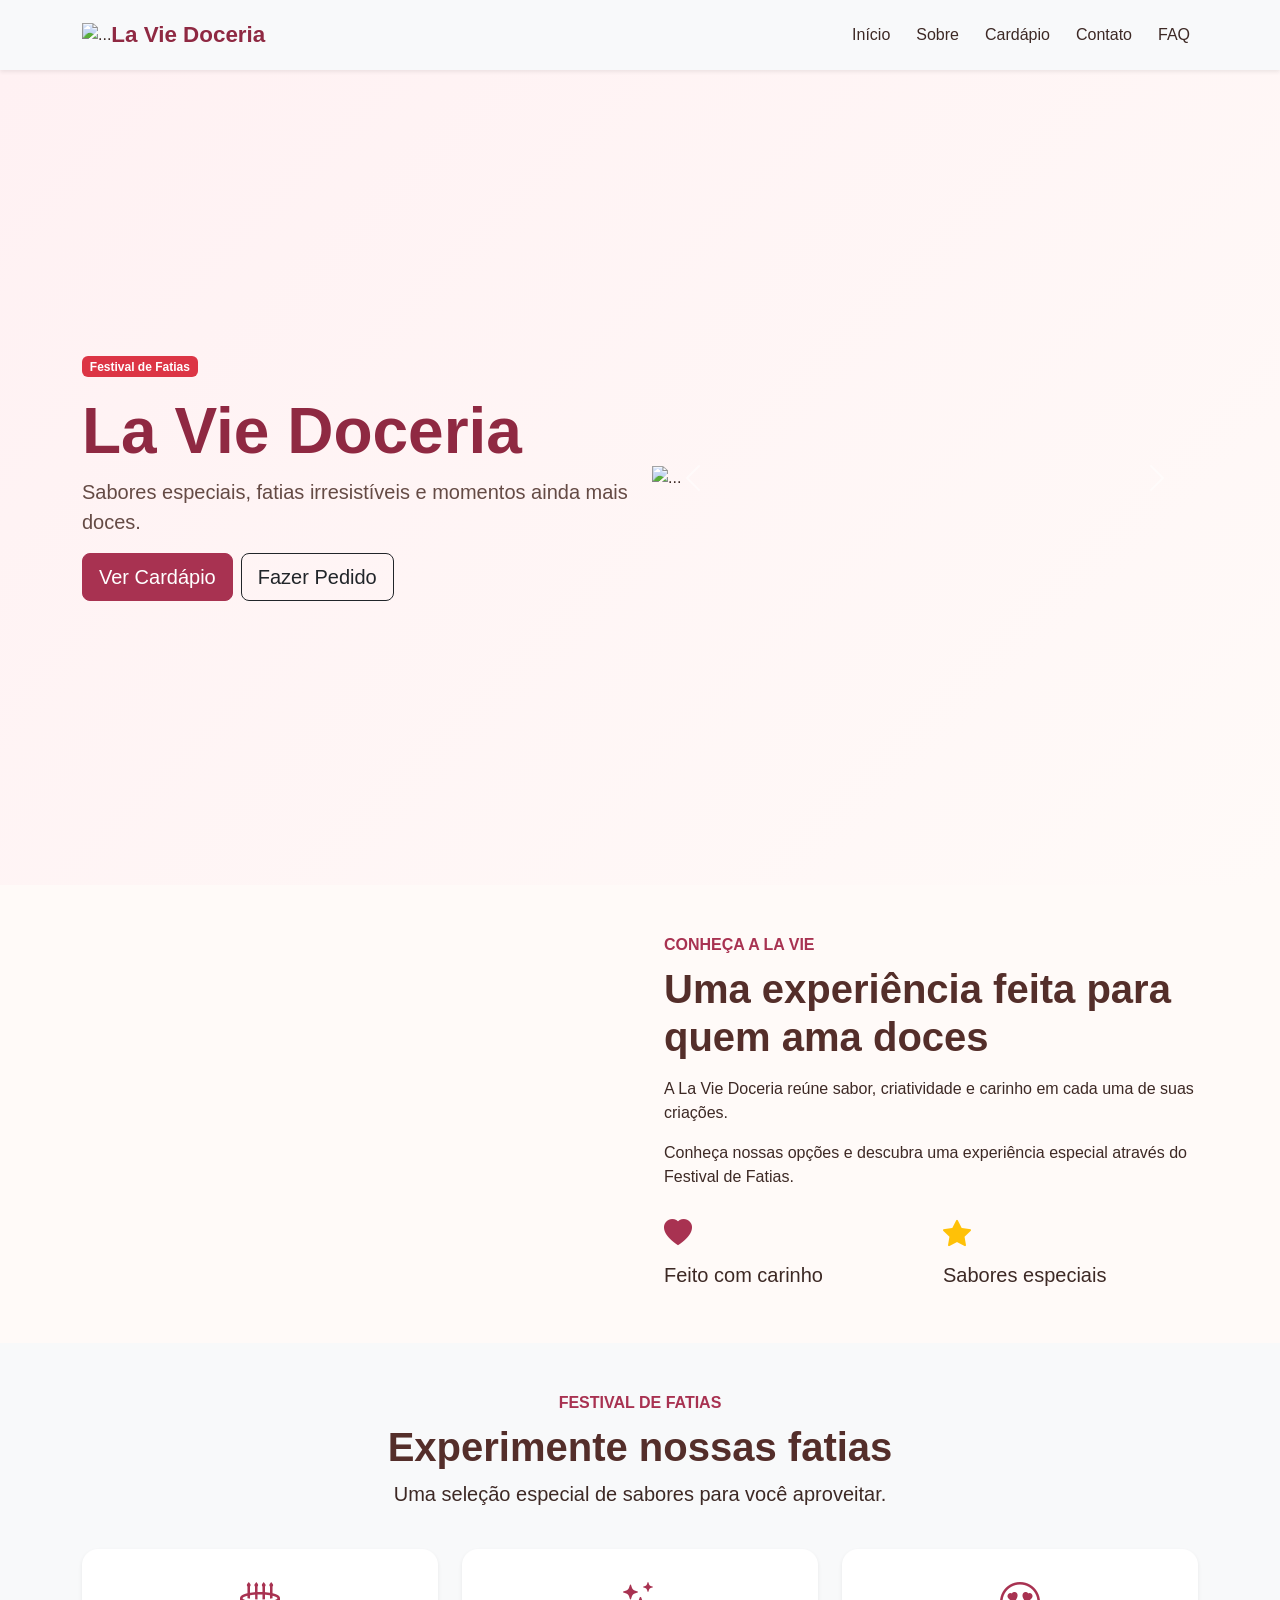
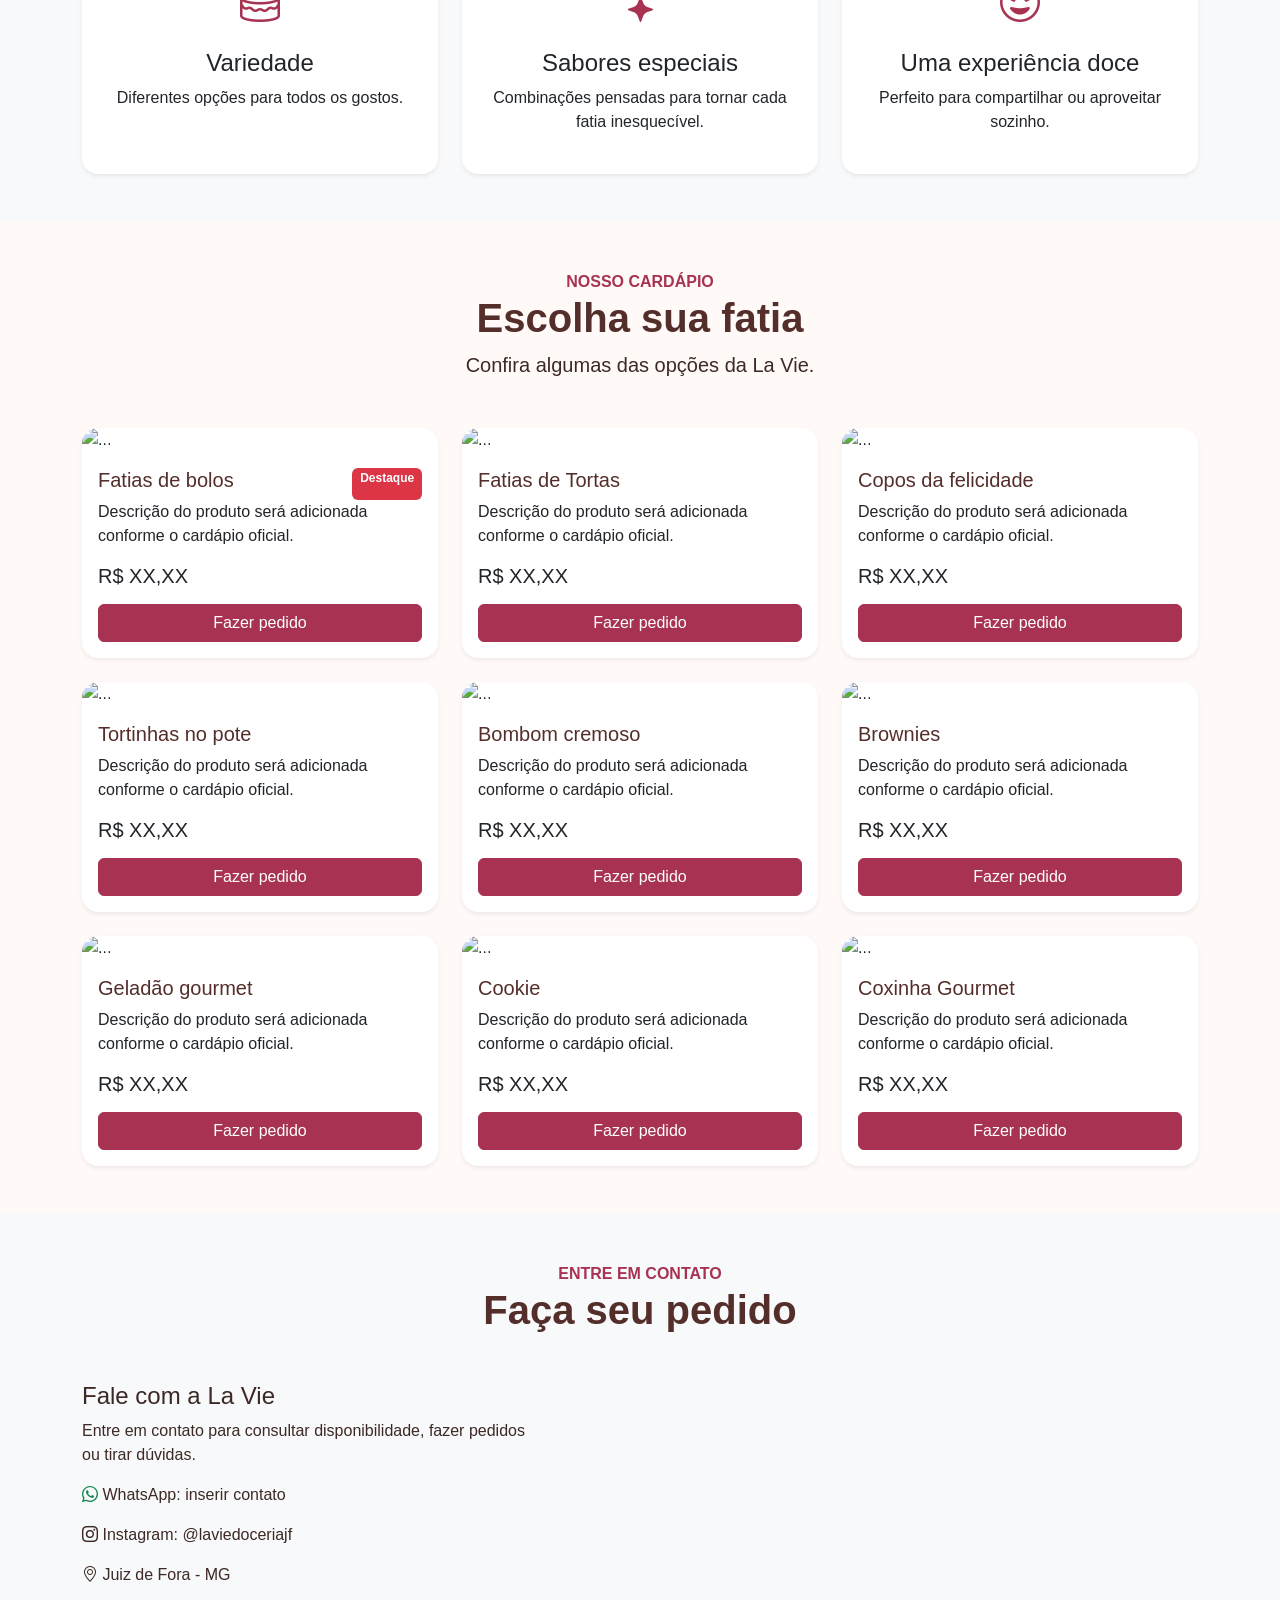
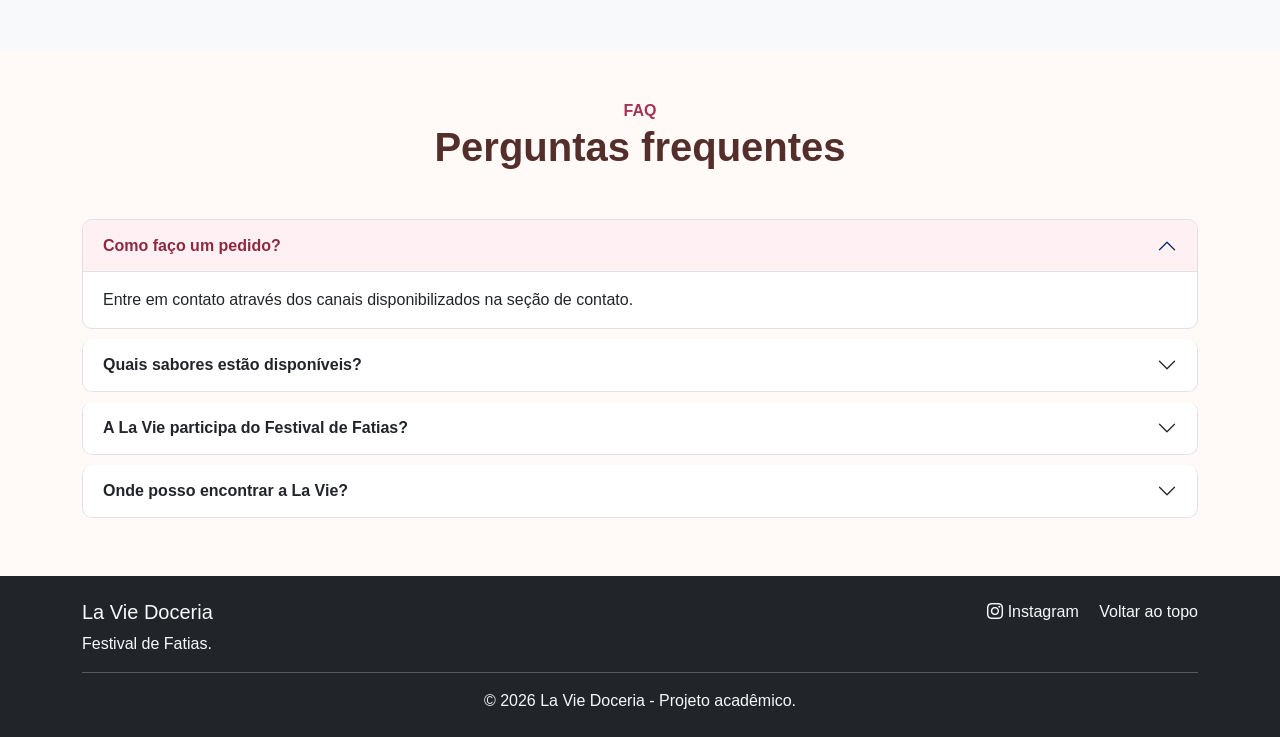
==== index.html @ 4be32fd2 "Update index.html" ====
<!DOCTYPE html>
<html lang="pt-BR">

<head>
    <meta charset="UTF-8">
    <meta name="viewport" content="width=device-width, initial-scale=1.0">

    <title>La Vie Doceria | Festival de Fatias</title>

    <!-- Bootstrap 5 -->
    <link
        href="https://cdn.jsdelivr.net/npm/bootstrap@5.3.3/dist/css/bootstrap.min.css"
        rel="stylesheet">

    <!-- Bootstrap Icons -->
    <link
        rel="stylesheet"
        href="https://cdn.jsdelivr.net/npm/bootstrap-icons@1.11.3/font/bootstrap-icons.min.css">

    <!-- CSS próprio -->
    <link rel="stylesheet" href="assets/css/style.css">
</head>

<body>

    <!-- NAVBAR  -->

    <nav class="navbar navbar-expand-lg navbar-light bg-light sticky-top shadow-sm">

        <div class="container">

            <img src="assets/Images/logo.jpg" class="logo" alt="...">

            <a class="navbar-brand fw-bold" href="#inicio">
                La Vie Doceria
            </a>

            <button
                class="navbar-toggler"
                type="button"
                data-bs-toggle="collapse"
                data-bs-target="#menuPrincipal"
                aria-controls="menuPrincipal"
                aria-expanded="false"
                aria-label="Abrir menu">

                <span class="navbar-toggler-icon"></span>

            </button>

            <div class="collapse navbar-collapse" id="menuPrincipal">

                <ul class="navbar-nav ms-auto">

                    <li class="nav-item">
                        <a class="nav-link" href="#inicio">Início</a>
                    </li>

                    <li class="nav-item">
                        <a class="nav-link" href="#sobre">Sobre</a>
                    </li>

                    <li class="nav-item">
                        <a class="nav-link" href="#cardapio">Cardápio</a>
                    </li>

                    <li class="nav-item">
                        <a class="nav-link" href="#contato">Contato</a>
                    </li>

                    <li class="nav-item">
                        <a class="nav-link" href="#faq">FAQ</a>
                    </li>

                </ul>

            </div>

        </div>

    </nav>


    <!-- INÍCIO  -->

    <main>

        <section id="inicio" class="hero-section">

            <div class="container">

                <div class="row align-items-center min-vh-75">

                    <div class="col-lg-6 text-center text-lg-start">

                        <span class="badge bg-danger mb-3">
                            Festival de Fatias
                        </span>

                        <h1 class="display-3 fw-bold">
                            La Vie Doceria
                        </h1>

                        <p class="lead">
                            Sabores especiais, fatias irresistíveis
                            e momentos ainda mais doces.
                        </p>

                        <div class="d-flex gap-2 justify-content-center justify-content-lg-start">

                            <a href="#cardapio" class="btn btn-danger btn-lg">
                                Ver Cardápio
                            </a>

                            <a href="#contato" class="btn btn-outline-dark btn-lg">
                                Fazer Pedido
                            </a>

                        </div>

                    </div>

                    <div class="col-lg-6 mt-4 mt-lg-0">

                        <div id="carouselExampleAutoplaying" class="carousel slide" data-bs-ride="carousel">
                            <div class="carousel-inner">
                              <div class="carousel-item active">
                                <img src="assets/Images/doces/festival_0.jpg" class="d-block w-100" alt="...">
                              </div>
                              <div class="carousel-item">
                                <img src="assets/Images/doces/festival_1.jpg" class="d-block w-100" alt="...">
                              </div>
                              <div class="carousel-item">
                                <img src="assets/Images/doces/festival_2.jpg" class="d-block w-100" alt="...">
                              </div>
                            </div>
                            <button class="carousel-control-prev" type="button" data-bs-target="#carouselExampleAutoplaying" data-bs-slide="prev">
                              <span class="carousel-control-prev-icon" aria-hidden="true"></span>
                              <span class="visually-hidden">Previous</span>
                            </button>
                            <button class="carousel-control-next" type="button" data-bs-target="#carouselExampleAutoplaying" data-bs-slide="next">
                              <span class="carousel-control-next-icon" aria-hidden="true"></span>
                              <span class="visually-hidden">Next</span>
                            </button>
                          </div>
                        </div>

                    </div>

                </div>

            </div>

        </section>


        <!--  SOBRE  -->

        <section id="sobre" class="py-5">

            <div class="container">

                <div class="row align-items-center g-5">

                    <div class="col-lg-6">

                        <div class="col-lg-6">

                            <div class="ratio ratio-1x1 rounded overflow-hidden">
                                <video autoplay muted loop playsinline class="w-200 h-200 object-fit-cover">
                                    <source src="assets/Images/doces/video.mp4" type="video/mp4">
                                    Seu navegador não suporta vídeos.
                                </video>
                            </div>
                        
                        </div>

                    </div>

                    <div class="col-lg-6">

                        <span class="text-danger fw-bold">
                            CONHEÇA A LA VIE
                        </span>

                        <h2 class="display-6 fw-bold mt-2">
                            Uma experiência feita para quem ama doces
                        </h2>

                        <p class="mt-3">
                            A La Vie Doceria reúne sabor, criatividade
                            e carinho em cada uma de suas criações.
                        </p>

                        <p>
                            Conheça nossas opções e descubra uma
                            experiência especial através do Festival de Fatias.
                        </p>

                        <div class="row mt-4">

                            <div class="col-6">

                                <i class="bi bi-heart-fill text-danger fs-3"></i>

                                <h5 class="mt-2">
                                    Feito com carinho
                                </h5>

                            </div>

                            <div class="col-6">

                                <i class="bi bi-star-fill text-warning fs-3"></i>

                                <h5 class="mt-2">
                                    Sabores especiais
                                </h5>

                            </div>

                        </div>

                    </div>

                </div>

            </div>

        </section>


        <!-- FESTIVAL  -->

        <section class="py-5 bg-light">

            <div class="container text-center">

                <span class="text-danger fw-bold">
                    FESTIVAL DE FATIAS
                </span>

                <h2 class="display-6 fw-bold mt-2">
                    Experimente nossas fatias
                </h2>

                <p class="lead">
                    Uma seleção especial de sabores para você aproveitar.
                </p>

                <div class="row g-4 mt-3">

                    <div class="col-md-4">

                        <div class="card h-100 shadow-sm border-0">

                            <div class="card-body p-4">

                                <i class="bi bi-cake2 fs-1 text-danger"></i>

                                <h4 class="mt-3">
                                    Variedade
                                </h4>

                                <p>
                                    Diferentes opções para todos os gostos.
                                </p>

                            </div>

                        </div>

                    </div>

                    <div class="col-md-4">

                        <div class="card h-100 shadow-sm border-0">

                            <div class="card-body p-4">

                                <i class="bi bi-stars fs-1 text-danger"></i>

                                <h4 class="mt-3">
                                    Sabores especiais
                                </h4>

                                <p>
                                    Combinações pensadas para tornar
                                    cada fatia inesquecível.
                                </p>

                            </div>

                        </div>

                    </div>

                    <div class="col-md-4">

                        <div class="card h-100 shadow-sm border-0">

                            <div class="card-body p-4">

                                <i class="bi bi-emoji-heart-eyes fs-1 text-danger"></i>

                                <h4 class="mt-3">
                                    Uma experiência doce
                                </h4>

                                <p>
                                    Perfeito para compartilhar ou aproveitar sozinho.
                                </p>

                            </div>

                        </div>

                    </div>

                </div>

            </div>

        </section>


        <!-- CARDÁPIO  -->

        <section id="cardapio" class="py-5">

            <div class="container">

                <div class="text-center mb-5">

                    <span class="text-danger fw-bold">
                        NOSSO CARDÁPIO
                    </span>

                    <h2 class="display-6 fw-bold">
                        Escolha sua fatia
                    </h2>

                    <p class="lead">
                        Confira algumas das opções da La Vie.
                    </p>

                </div>


                <div class="row g-4">

                    <!-- PRODUTO 1 -->

                    <div class="col-md-6 col-lg-4">

                        <div class="card product-card h-100 shadow-sm">
                            
                            <div id="carouselExampleRide" class="carousel slide" data-bs-ride="true">
                                <div class="carousel-inner">
                                  <div class="carousel-item active">
                                    <img src="assets/Images/doces/fatia_0.jpg" class="d-block w-100" alt="...">
                                  </div>
                                  <div class="carousel-item">
                                    <img src="assets/Images/doces/fatia_1.jpg" class="d-block w-100" alt="...">
                                  </div>
                                  <div class="carousel-item">
                                    <img src="assets/Images/doces/fatia_2.jpg" class="d-block w-100" alt="...">
                                  </div>
                                </div>
                                <button class="carousel-control-prev" type="button" data-bs-target="#carouselExampleRide" data-bs-slide="prev">
                                  <span class="carousel-control-prev-icon" aria-hidden="true"></span>
                                  <span class="visually-hidden">Previous</span>
                                </button>
                                <button class="carousel-control-next" type="button" data-bs-target="#carouselExampleRide" data-bs-slide="next">
                                  <span class="carousel-control-next-icon" aria-hidden="true"></span>
                                  <span class="visually-hidden">Next</span>
                                </button>
                              </div>

                            <div class="card-body">

                                <div class="d-flex justify-content-between">

                                    <h5 class="card-title">
                                        Fatias de bolos
                                    </h5>

                                    <span class="badge bg-danger">
                                        Destaque
                                    </span>

                                </div>

                                <p class="card-text">
                                    Descrição do produto será adicionada
                                    conforme o cardápio oficial.
                                </p>

                                <h5>
                                    R$ XX,XX
                                </h5>

                                <a href="#contato"
                                    class="btn btn-danger w-100 mt-2">
                                    Fazer pedido
                                </a>

                            </div>

                        </div>

                    </div>


                    <!-- PRODUTO 2 -->

                    <div class="col-md-6 col-lg-4">

                        <div class="card product-card h-100 shadow-sm">

                        <div id="carouselExampleRide" class="carousel slide" data-bs-ride="true">
                        <div class="carousel-inner">
                            <div class="carousel-item active">
                            <img src="assets/Images/doces/torta_0.jpg" class="d-block w-100" alt="...">
                            </div>
                            <div class="carousel-item">
                            <img src="assets/Images/doces/torta_1.jpg" class="d-block w-100" alt="...">
                            </div>
                            <div class="carousel-item">
                            <img src="assets/Images/doces/torta_2.jpg" class="d-block w-100" alt="...">
                            </div>
                        </div>
                        <button class="carousel-control-prev" type="button" data-bs-target="#carouselExampleRide" data-bs-slide="prev">
                            <span class="carousel-control-prev-icon" aria-hidden="true"></span>
                            <span class="visually-hidden">Previous</span>
                        </button>
                        <button class="carousel-control-next" type="button" data-bs-target="#carouselExampleRide" data-bs-slide="next">
                            <span class="carousel-control-next-icon" aria-hidden="true"></span>
                            <span class="visually-hidden">Next</span>
                        </button>
                        </div>

                            <div class="card-body">

                                <h5 class="card-title">
                                    Fatias de Tortas
                                </h5>

                                <p class="card-text">
                                    Descrição do produto será adicionada
                                    conforme o cardápio oficial.
                                </p>

                                <h5>
                                    R$ XX,XX
                                </h5>

                                <a href="#contato"
                                    class="btn btn-danger w-100 mt-2">
                                    Fazer pedido
                                </a>

                            </div>

                        </div>

                    </div>


                    <!-- PRODUTO 3 -->

                    <div class="col-md-6 col-lg-4">

                        <div class="card product-card h-100 shadow-sm">

                        <div id="carouselExampleRide" class="carousel slide" data-bs-ride="true">
                        <div class="carousel-inner">
                            <div class="carousel-item active">
                            <img src="assets/Images/doces/copo_0.jpg" class="d-block w-100" alt="...">
                            </div>
                            <div class="carousel-item">
                            <img src="assets/Images/doces/copo_1.jpg" class="d-block w-100" alt="...">
                            </div>
                            <div class="carousel-item">
                            <img src="assets/Images/doces/copo_2.jpg" class="d-block w-100" alt="...">
                            </div>
                        </div>
                        <button class="carousel-control-prev" type="button" data-bs-target="#carouselExampleRide" data-bs-slide="prev">
                            <span class="carousel-control-prev-icon" aria-hidden="true"></span>
                            <span class="visually-hidden">Previous</span>
                        </button>
                        <button class="carousel-control-next" type="button" data-bs-target="#carouselExampleRide" data-bs-slide="next">
                            <span class="carousel-control-next-icon" aria-hidden="true"></span>
                            <span class="visually-hidden">Next</span>
                        </button>
                        </div>

                            <div class="card-body">

                                <h5 class="card-title">
                                    Copos da felicidade
                                </h5>

                                <p class="card-text">
                                    Descrição do produto será adicionada
                                    conforme o cardápio oficial.
                                </p>

                                <h5>
                                    R$ XX,XX
                                </h5>

                                <a href="#contato"
                                    class="btn btn-danger w-100 mt-2">
                                    Fazer pedido
                                </a>

                            </div>

                        </div>

                    </div>


                    <!-- PRODUTO 4 -->

                    <div class="col-md-6 col-lg-4">

                        <div class="card product-card h-100 shadow-sm">

                        <div id="carouselExampleRide" class="carousel slide" data-bs-ride="true">
                        <div class="carousel-inner">
                            <div class="carousel-item active">
                            <img src="assets/Images/doces/pote_t_0.jpg" class="d-block w-100" alt="...">
                            </div>
                            <div class="carousel-item">
                            <img src="assets/Images/doces/pote_t_1.jpg" class="d-block w-100" alt="...">
                            </div>
                            <div class="carousel-item">
                            <img src="assets/Images/doces/pote_t_2.jpg" class="d-block w-100" alt="...">
                            </div>
                        </div>
                        <button class="carousel-control-prev" type="button" data-bs-target="#carouselExampleRide" data-bs-slide="prev">
                            <span class="carousel-control-prev-icon" aria-hidden="true"></span>
                            <span class="visually-hidden">Previous</span>
                        </button>
                        <button class="carousel-control-next" type="button" data-bs-target="#carouselExampleRide" data-bs-slide="next">
                            <span class="carousel-control-next-icon" aria-hidden="true"></span>
                            <span class="visually-hidden">Next</span>
                        </button>
                        </div>

                            <div class="card-body">

                                <h5 class="card-title">
                                    Tortinhas no pote
                                </h5>

                                <p class="card-text">
                                    Descrição do produto será adicionada
                                    conforme o cardápio oficial.
                                </p>

                                <h5>
                                    R$ XX,XX
                                </h5>

                                <a href="#contato"
                                    class="btn btn-danger w-100 mt-2">
                                    Fazer pedido
                                </a>

                            </div>

                        </div>

                    </div>


                    <!-- PRODUTO 5 -->

                    <div class="col-md-6 col-lg-4">

                        <div class="card product-card h-100 shadow-sm">

                        <div id="carouselExampleRide" class="carousel slide" data-bs-ride="true">
                        <div class="carousel-inner">
                            <div class="carousel-item active">
                            <img src="assets/Images/doces/bom_c_0.jpg" class="d-block w-100" alt="...">
                            </div>
                            <div class="carousel-item">
                            <img src="assets/Images/doces/bom_c_1.jpg" class="d-block w-100" alt="...">
                            </div>
                            <div class="carousel-item">
                            <img src="assets/Images/doces/bom_c_2.jpg" class="d-block w-100" alt="...">
                            </div>
                        </div>
                        <button class="carousel-control-prev" type="button" data-bs-target="#carouselExampleRide" data-bs-slide="prev">
                            <span class="carousel-control-prev-icon" aria-hidden="true"></span>
                            <span class="visually-hidden">Previous</span>
                        </button>
                        <button class="carousel-control-next" type="button" data-bs-target="#carouselExampleRide" data-bs-slide="next">
                            <span class="carousel-control-next-icon" aria-hidden="true"></span>
                            <span class="visually-hidden">Next</span>
                        </button>
                        </div>

                            <div class="card-body">

                                <h5 class="card-title">
                                    Bombom cremoso
                                </h5>

                                <p class="card-text">
                                    Descrição do produto será adicionada
                                    conforme o cardápio oficial.
                                </p>

                                <h5>
                                    R$ XX,XX
                                </h5>

                                <a href="#contato"
                                    class="btn btn-danger w-100 mt-2">
                                    Fazer pedido
                                </a>

                            </div>

                        </div>

                    </div>


                    <!-- PRODUTO 6 -->

                    <div class="col-md-6 col-lg-4">

                        <div class="card product-card h-100 shadow-sm">

                        <div id="carouselExampleRide" class="carousel slide" data-bs-ride="true">
                        <div class="carousel-inner">
                            <div class="carousel-item active">
                            <img src="assets/Images/doces/brownie_0.jpg" class="d-block w-100" alt="...">
                            </div>
                            <div class="carousel-item">
                            <img src="assets/Images/doces/brownie_1.jpg" class="d-block w-100" alt="...">
                            </div>
                            <div class="carousel-item">
                            <img src="assets/Images/doces/brownie_2.jpg" class="d-block w-100" alt="...">
                            </div>
                        </div>
                        <button class="carousel-control-prev" type="button" data-bs-target="#carouselExampleRide" data-bs-slide="prev">
                            <span class="carousel-control-prev-icon" aria-hidden="true"></span>
                            <span class="visually-hidden">Previous</span>
                        </button>
                        <button class="carousel-control-next" type="button" data-bs-target="#carouselExampleRide" data-bs-slide="next">
                            <span class="carousel-control-next-icon" aria-hidden="true"></span>
                            <span class="visually-hidden">Next</span>
                        </button>
                        </div>

                            <div class="card-body">

                                <h5 class="card-title">
                                    Brownies
                                </h5>

                                <p class="card-text">
                                    Descrição do produto será adicionada
                                    conforme o cardápio oficial.
                                </p>

                                <h5>
                                    R$ XX,XX
                                </h5>

                                <a href="#contato"
                                    class="btn btn-danger w-100 mt-2">
                                    Fazer pedido
                                </a>

                            </div>

                        </div>

                    </div>

                    <div class="col-md-6 col-lg-4">

                        <div class="card product-card h-100 shadow-sm">

                        <div id="carouselExampleRide" class="carousel slide" data-bs-ride="true">
                        <div class="carousel-inner">
                            <div class="carousel-item active">
                            <img src="assets/Images/doces/gela_0.jpg" class="d-block w-100" alt="...">
                            </div>
                            <div class="carousel-item">
                            <img src="assets/Images/doces/gela_1.jpg" class="d-block w-100" alt="...">
                            </div>
                            <div class="carousel-item">
                            <img src="assets/Images/doces/gela_2.jpg" class="d-block w-100" alt="...">
                            </div>
                        </div>
                        <button class="carousel-control-prev" type="button" data-bs-target="#carouselExampleRide" data-bs-slide="prev">
                            <span class="carousel-control-prev-icon" aria-hidden="true"></span>
                            <span class="visually-hidden">Previous</span>
                        </button>
                        <button class="carousel-control-next" type="button" data-bs-target="#carouselExampleRide" data-bs-slide="next">
                            <span class="carousel-control-next-icon" aria-hidden="true"></span>
                            <span class="visually-hidden">Next</span>
                        </button>
                        </div>

                            <div class="card-body">

                                <h5 class="card-title">
                                    Geladão gourmet 
                                </h5>

                                <p class="card-text">
                                    Descrição do produto será adicionada
                                    conforme o cardápio oficial.
                                </p>

                                <h5>
                                    R$ XX,XX
                                </h5>

                                <a href="#contato"
                                    class="btn btn-danger w-100 mt-2">
                                    Fazer pedido
                                </a>

                            </div>

                        </div>

                    </div>

                    <div class="col-md-6 col-lg-4">

                        <div class="card product-card h-100 shadow-sm">

                        <div id="carouselExampleRide" class="carousel slide" data-bs-ride="true">
                        <div class="carousel-inner">
                            <div class="carousel-item active">
                            <img src="assets/Images/doces/cookie_0.jpg" class="d-block w-100" alt="...">
                            </div>
                            <div class="carousel-item">
                            <img src="assets/Images/doces/cookie_1.jpg" class="d-block w-100" alt="...">
                            </div>
                            <div class="carousel-item">
                            <img src="assets/Images/doces/cookie_2.jpg" class="d-block w-100" alt="...">
                            </div>
                        </div>
                        <button class="carousel-control-prev" type="button" data-bs-target="#carouselExampleRide" data-bs-slide="prev">
                            <span class="carousel-control-prev-icon" aria-hidden="true"></span>
                            <span class="visually-hidden">Previous</span>
                        </button>
                        <button class="carousel-control-next" type="button" data-bs-target="#carouselExampleRide" data-bs-slide="next">
                            <span class="carousel-control-next-icon" aria-hidden="true"></span>
                            <span class="visually-hidden">Next</span>
                        </button>
                        </div>

                            <div class="card-body">

                                <h5 class="card-title">
                                    Cookie 
                                </h5>

                                <p class="card-text">
                                    Descrição do produto será adicionada
                                    conforme o cardápio oficial.
                                </p>

                                <h5>
                                    R$ XX,XX
                                </h5>

                                <a href="#contato"
                                    class="btn btn-danger w-100 mt-2">
                                    Fazer pedido
                                </a>

                            </div>

                        </div>

                    </div>

                    <div class="col-md-6 col-lg-4">

                        <div class="card product-card h-100 shadow-sm">

                        <div id="carouselExampleRide" class="carousel slide" data-bs-ride="true">
                        <div class="carousel-inner">
                            <div class="carousel-item active">
                            <img src="assets/Images/doces/coxinha_0.jpg" class="d-block w-100" alt="...">
                            </div>
                            <div class="carousel-item">
                            <img src="assets/Images/doces/coxinha_1.jpg" class="d-block w-100" alt="...">
                            </div>
                            <div class="carousel-item">
                            <img src="assets/Images/doces/coxinha_2.jpg" class="d-block w-100" alt="...">
                            </div>
                        </div>
                        <button class="carousel-control-prev" type="button" data-bs-target="#carouselExampleRide" data-bs-slide="prev">
                            <span class="carousel-control-prev-icon" aria-hidden="true"></span>
                            <span class="visually-hidden">Previous</span>
                        </button>
                        <button class="carousel-control-next" type="button" data-bs-target="#carouselExampleRide" data-bs-slide="next">
                            <span class="carousel-control-next-icon" aria-hidden="true"></span>
                            <span class="visually-hidden">Next</span>
                        </button>
                        </div>

                            <div class="card-body">

                                <h5 class="card-title">
                                    Coxinha Gourmet
                                </h5>
                                
                                <p class="card-text">
                                    Descrição do produto será adicionada
                                    conforme o cardápio oficial.
                                </p>

                                <h5>
                                    R$ XX,XX
                                </h5>

                                <a href="#contato"
                                    class="btn btn-danger w-100 mt-2">
                                    Fazer pedido
                                </a>

                            </div>

                        </div>

                    </div>

                </div>

            </div>

        </section>


        <!-- CONTATO  -->

        <section id="contato" class="py-5 bg-light">

            <div class="container">

                <div class="text-center mb-5">

                    <span class="text-danger fw-bold">
                        ENTRE EM CONTATO
                    </span>

                    <h2 class="display-6 fw-bold">
                        Faça seu pedido
                    </h2>

                </div>

                <div class="col-lg-5">

                    <h4>
                        Fale com a La Vie
                    </h4>

                    <p>
                        Entre em contato para consultar disponibilidade,
                        fazer pedidos ou tirar dúvidas.
                    </p>

                    <p>
                        <i class="bi bi-whatsapp text-success"></i>
                        WhatsApp: inserir contato
                    </p>

                    <p>
                        <i class="bi bi-instagram"></i>
                        Instagram: @laviedoceriajf
                    </p>

                    <p>
                        <i class="bi bi-geo-alt"></i>
                        Juiz de Fora - MG
                    </p>

                </div>

            </div>

        </section>


        <!--  FAQ  -->

        <section id="faq" class="py-5">

            <div class="container">

                <div class="text-center mb-5">

                    <span class="text-danger fw-bold">
                        FAQ
                    </span>

                    <h2 class="display-6 fw-bold">
                        Perguntas frequentes
                    </h2>

                </div>


                <div class="accordion" id="faqAccordion">


                    <div class="accordion-item">

                        <h2 class="accordion-header">

                            <button
                                class="accordion-button"
                                type="button"
                                data-bs-toggle="collapse"
                                data-bs-target="#pergunta1">

                                Como faço um pedido?

                            </button>

                        </h2>

                        <div
                            id="pergunta1"
                            class="accordion-collapse collapse show"
                            data-bs-parent="#faqAccordion">

                            <div class="accordion-body">
                                Entre em contato através dos canais
                                disponibilizados na seção de contato.
                            </div>

                        </div>

                    </div>


                    <div class="accordion-item">

                        <h2 class="accordion-header">

                            <button
                                class="accordion-button collapsed"
                                type="button"
                                data-bs-toggle="collapse"
                                data-bs-target="#pergunta2">

                                Quais sabores estão disponíveis?

                            </button>

                        </h2>

                        <div
                            id="pergunta2"
                            class="accordion-collapse collapse"
                            data-bs-parent="#faqAccordion">

                            <div class="accordion-body">
                                Consulte o cardápio atualizado da La Vie.
                            </div>

                        </div>

                    </div>


                    <div class="accordion-item">

                        <h2 class="accordion-header">

                            <button
                                class="accordion-button collapsed"
                                type="button"
                                data-bs-toggle="collapse"
                                data-bs-target="#pergunta3">

                                A La Vie participa do Festival de Fatias?

                            </button>

                        </h2>

                        <div
                            id="pergunta3"
                            class="accordion-collapse collapse"
                            data-bs-parent="#faqAccordion">

                            <div class="accordion-body">
                                Consulte as informações atualizadas
                                sobre o Festival de Fatias.
                            </div>

                        </div>

                    </div>


                    <div class="accordion-item">

                        <h2 class="accordion-header">

                            <button
                                class="accordion-button collapsed"
                                type="button"
                                data-bs-toggle="collapse"
                                data-bs-target="#pergunta4">

                                Onde posso encontrar a La Vie?

                            </button>

                        </h2>

                        <div
                            id="pergunta4"
                            class="accordion-collapse collapse"
                            data-bs-parent="#faqAccordion">

                            <div class="accordion-body">
                                Consulte os canais oficiais da La Vie
                                para informações sobre localização.
                            </div>

                        </div>

                    </div>

                </div>

            </div>

        </section>

    </main>


    <!-- RODAPÉ -->

    <footer class="bg-dark text-light py-4">

        <div class="container">

            <div class="row">

                <div class="col-md-6">

                    <h5>
                        La Vie Doceria
                    </h5>

                    <p class="mb-0">
                        Festival de Fatias.
                    </p>

                </div>


                <div class="col-md-6 text-md-end">

                    <a
                        href="https://www.instagram.com/laviedoceriajf/"
                        target="_blank"
                        class="text-light me-3">

                        <i class="bi bi-instagram"></i>
                        Instagram

                    </a>

                    <a
                        href="#inicio"
                        class="text-light">

                        Voltar ao topo

                    </a>

                </div>

            </div>

            <hr>

            <p class="text-center mb-0">
                © 2026 La Vie Doceria - Projeto acadêmico.
            </p>

        </div>

    </footer>


    <!-- Bootstrap JavaScript -->
    <script
        src="https://cdn.jsdelivr.net/npm/bootstrap@5.3.3/dist/js/bootstrap.bundle.min.js">
    </script>

    <!-- JavaScript próprio -->
    <script src="js/script.js"></script>

</body>

</html>
---- assets/css/style.css ----
/* Reset padrão */
* {
    margin: 0;
    padding: 0;
    box-sizing: border-box;
    font-family: Arial, Helvetica, sans-serif;
}

/* =========================
   CONFIGURAÇÕES GERAIS
========================= */

html {
    scroll-behavior: smooth;
    scroll-padding-top: 75px;
}

body {
    margin: 0;
    font-family: Arial, Helvetica, sans-serif;
    background-color: #fffaf8;
    color: #3d2925;
}


/* =========================
   NAVBAR
========================= */

.navbar {
    min-height: 70px;
}

.navbar-brand {
    color: #8f2942 !important;
    font-size: 1.4rem;
}

.nav-link {
    color: #3d2925 !important;
    font-weight: 500;
    margin-left: 10px;
    transition: 0.3s;
}

.nav-link:hover {
    color: #b43d59 !important;
}


/* =========================
   HERO
========================= */

.hero-section {
    background: linear-gradient(
        135deg,
        #fff1f3,
        #fffaf8
    );

    padding: 70px 0;
}

.min-vh-75 {
    min-height: 75vh;
}

.hero-section h1 {
    color: #8f2942;
}

.hero-section p {
    color: #654b45;
}

.hero-section .btn-danger {
    background-color: #a83251;
    border-color: #a83251;
}

.hero-section .btn-danger:hover {
    background-color: #8f2942;
    border-color: #8f2942;
}


/* =========================
   ESPAÇAMENTO DAS SEÇÕES
========================= */

section {
    scroll-margin-top: 70px;
}

section h2 {
    color: #542e2a;
}


/* =========================
   ESPAÇOS PARA IMAGENS
========================= */

.hero-image-placeholder,
.image-placeholder {
    min-height: 350px;

    display: flex;
    flex-direction: column;

    align-items: center;
    justify-content: center;

    background-color: #f5dfe3;

    border-radius: 20px;

    color: #a83251;

    text-align: center;
}

.hero-image-placeholder i,
.image-placeholder i {
    font-size: 4rem;
}

.hero-image-placeholder p,
.image-placeholder p {
    margin-top: 10px;
    font-weight: bold;
}


/* =========================
   CARDS DO FESTIVAL
========================= */

.card {
    border-radius: 16px;
    overflow: hidden;
}

.card:hover {
    transform: translateY(-5px);
    transition: 0.3s;
}

.card-title {
    color: #542e2a;
}

.text-danger {
    color: #a83251 !important;
}


/* =========================
   CARDS DO CARDÁPIO
========================= */

.product-card {
    border: none;
    transition: 0.3s;
}

.product-card:hover {
    transform: translateY(-8px);
    box-shadow: 0 10px 25px rgba(0, 0, 0, 0.12) !important;
}

.product-image {
    height: 220px;

    display: flex;
    align-items: center;
    justify-content: center;

    background-color: #f5dfe3;

    color: #a83251;
}

.product-image i {
    font-size: 4rem;
}


/* =========================
   BOTÕES
========================= */

.btn-danger {
    background-color: #a83251;
    border-color: #a83251;
}

.btn-danger:hover {
    background-color: #8f2942;
    border-color: #8f2942;
}


/* =========================
   FORMULÁRIO
========================= */

.form-control {
    border-radius: 10px;
    padding: 12px;
}

.form-control:focus {
    border-color: #a83251;
    box-shadow: 0 0 0 0.2rem rgba(168, 50, 81, 0.15);
}


/* =========================
   FAQ
========================= */

.accordion-item {
    border-radius: 10px !important;
    overflow: hidden;
    margin-bottom: 10px;
}

.accordion-button {
    font-weight: 600;
}

.accordion-button:not(.collapsed) {
    background-color: #fff1f3;
    color: #8f2942;
}

.accordion-button:focus {
    box-shadow: none;
}


/* =========================
   RODAPÉ
========================= */

footer {
    background-color: #2f2020 !important;
}

footer a {
    text-decoration: none;
}

footer a:hover {
    color: #f5b8c5 !important;
}


/* =========================
   RESPONSIVIDADE
========================= */

@media (max-width: 768px) {

    .hero-section {
        padding: 50px 0;
    }

    .hero-section h1 {
        font-size: 2.5rem;
    }

    .hero-image-placeholder,
    .image-placeholder {
        min-height: 250px;
    }

    .hero-section .btn {
        font-size: 0.9rem;
    }

    .navbar-nav {
        padding-top: 10px;
    }

    .nav-link {
        margin-left: 0;
    }

}
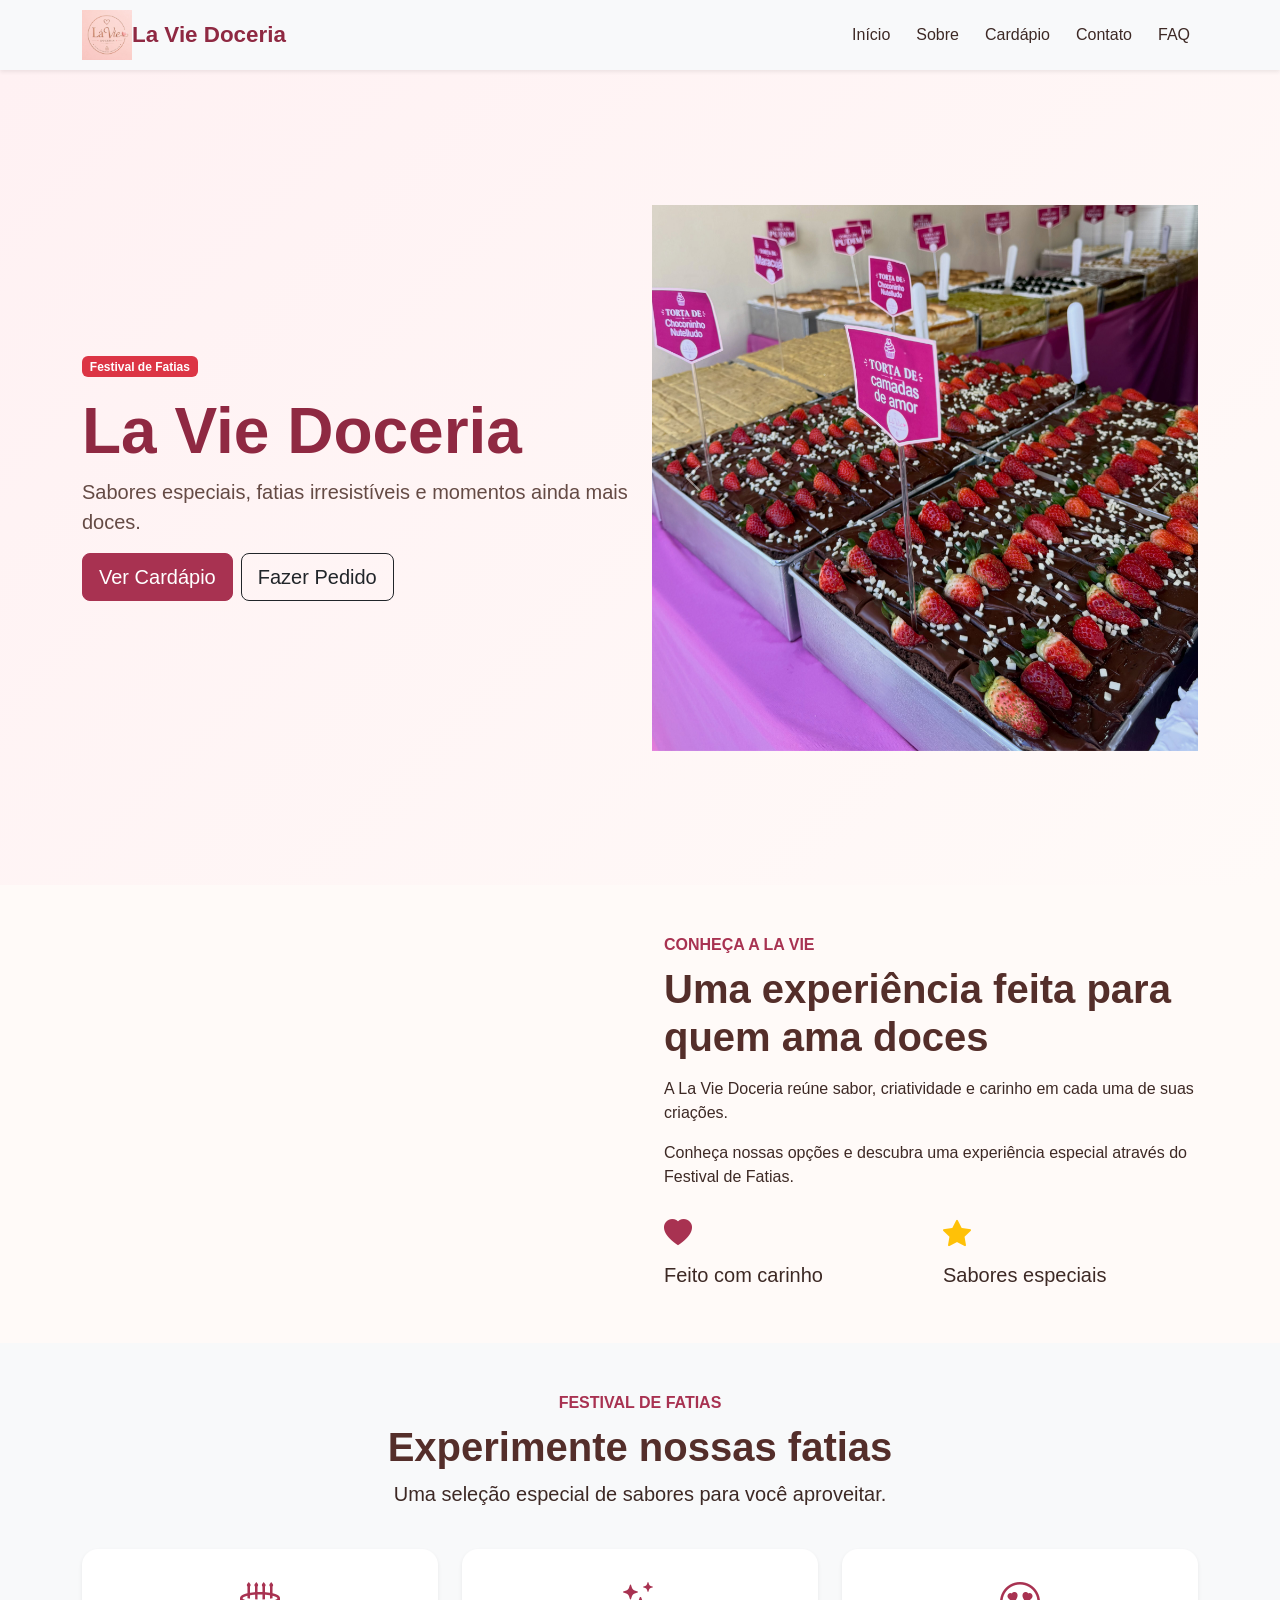
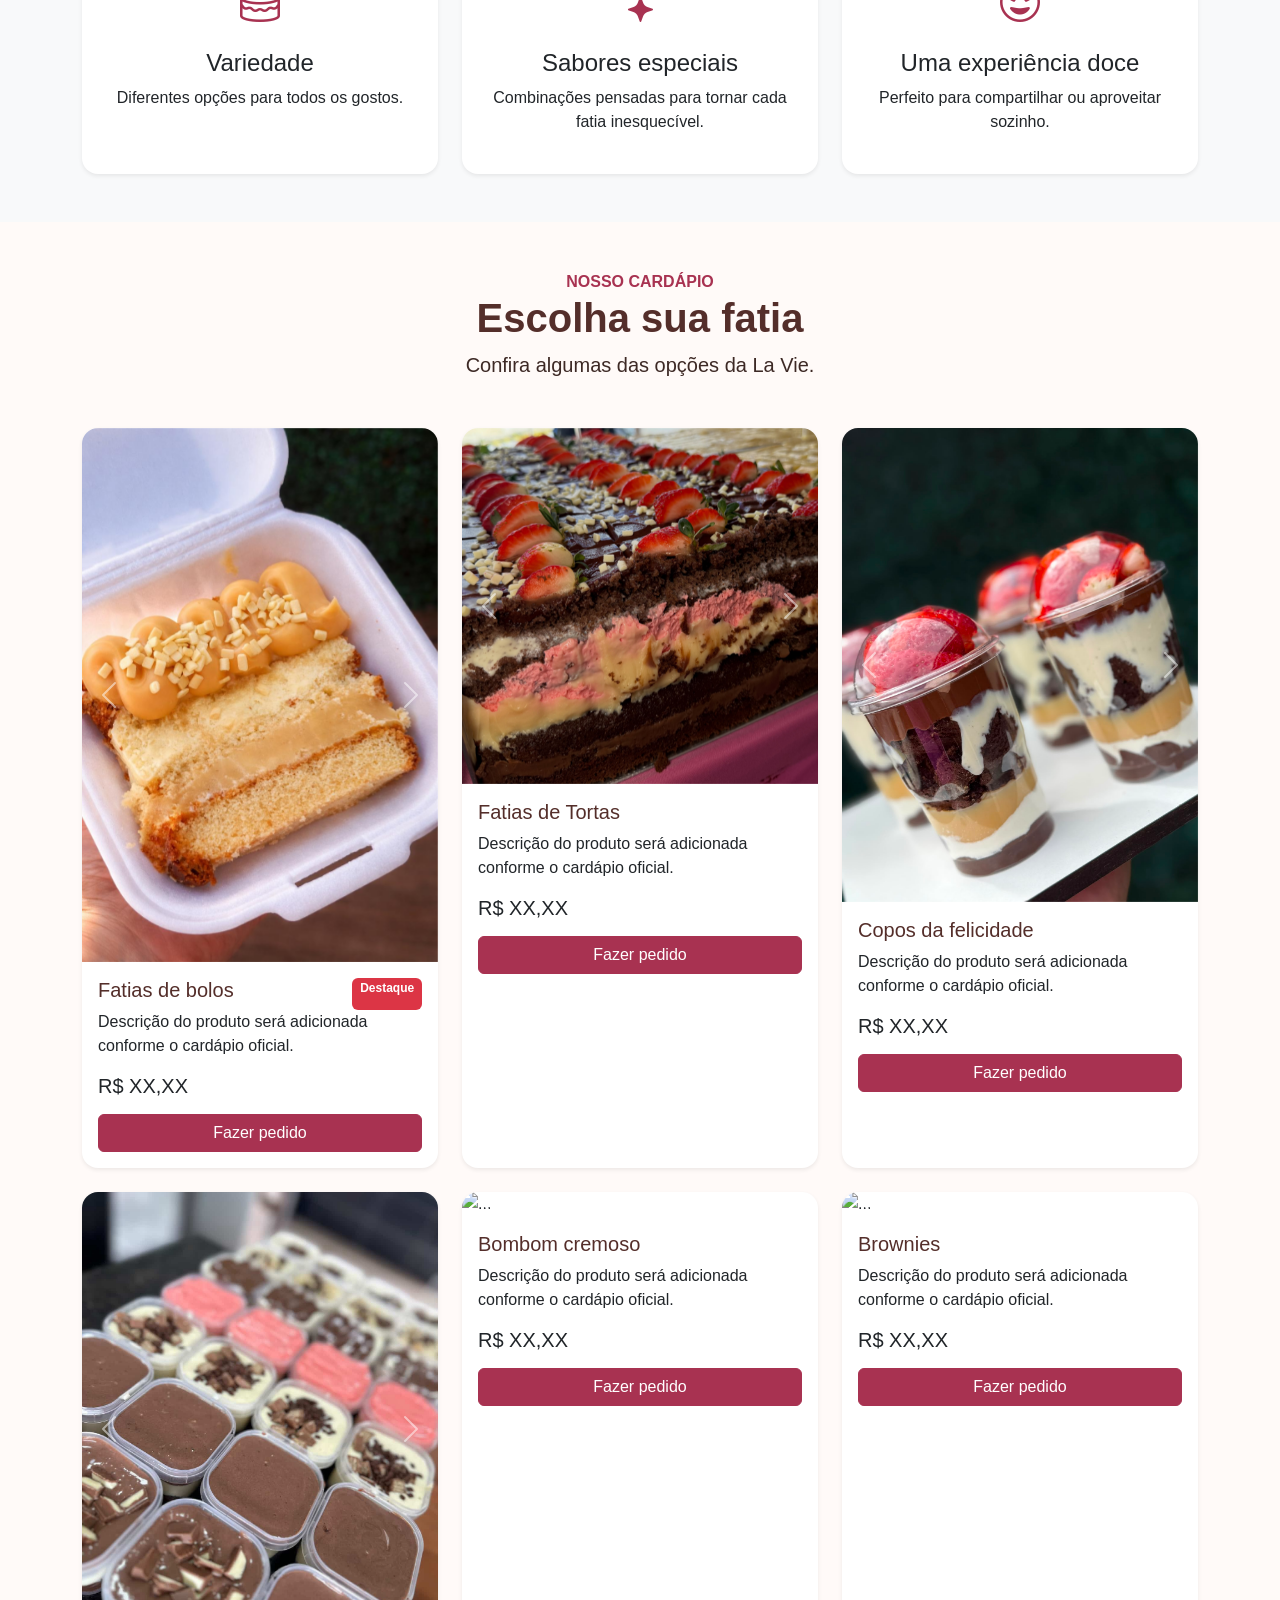
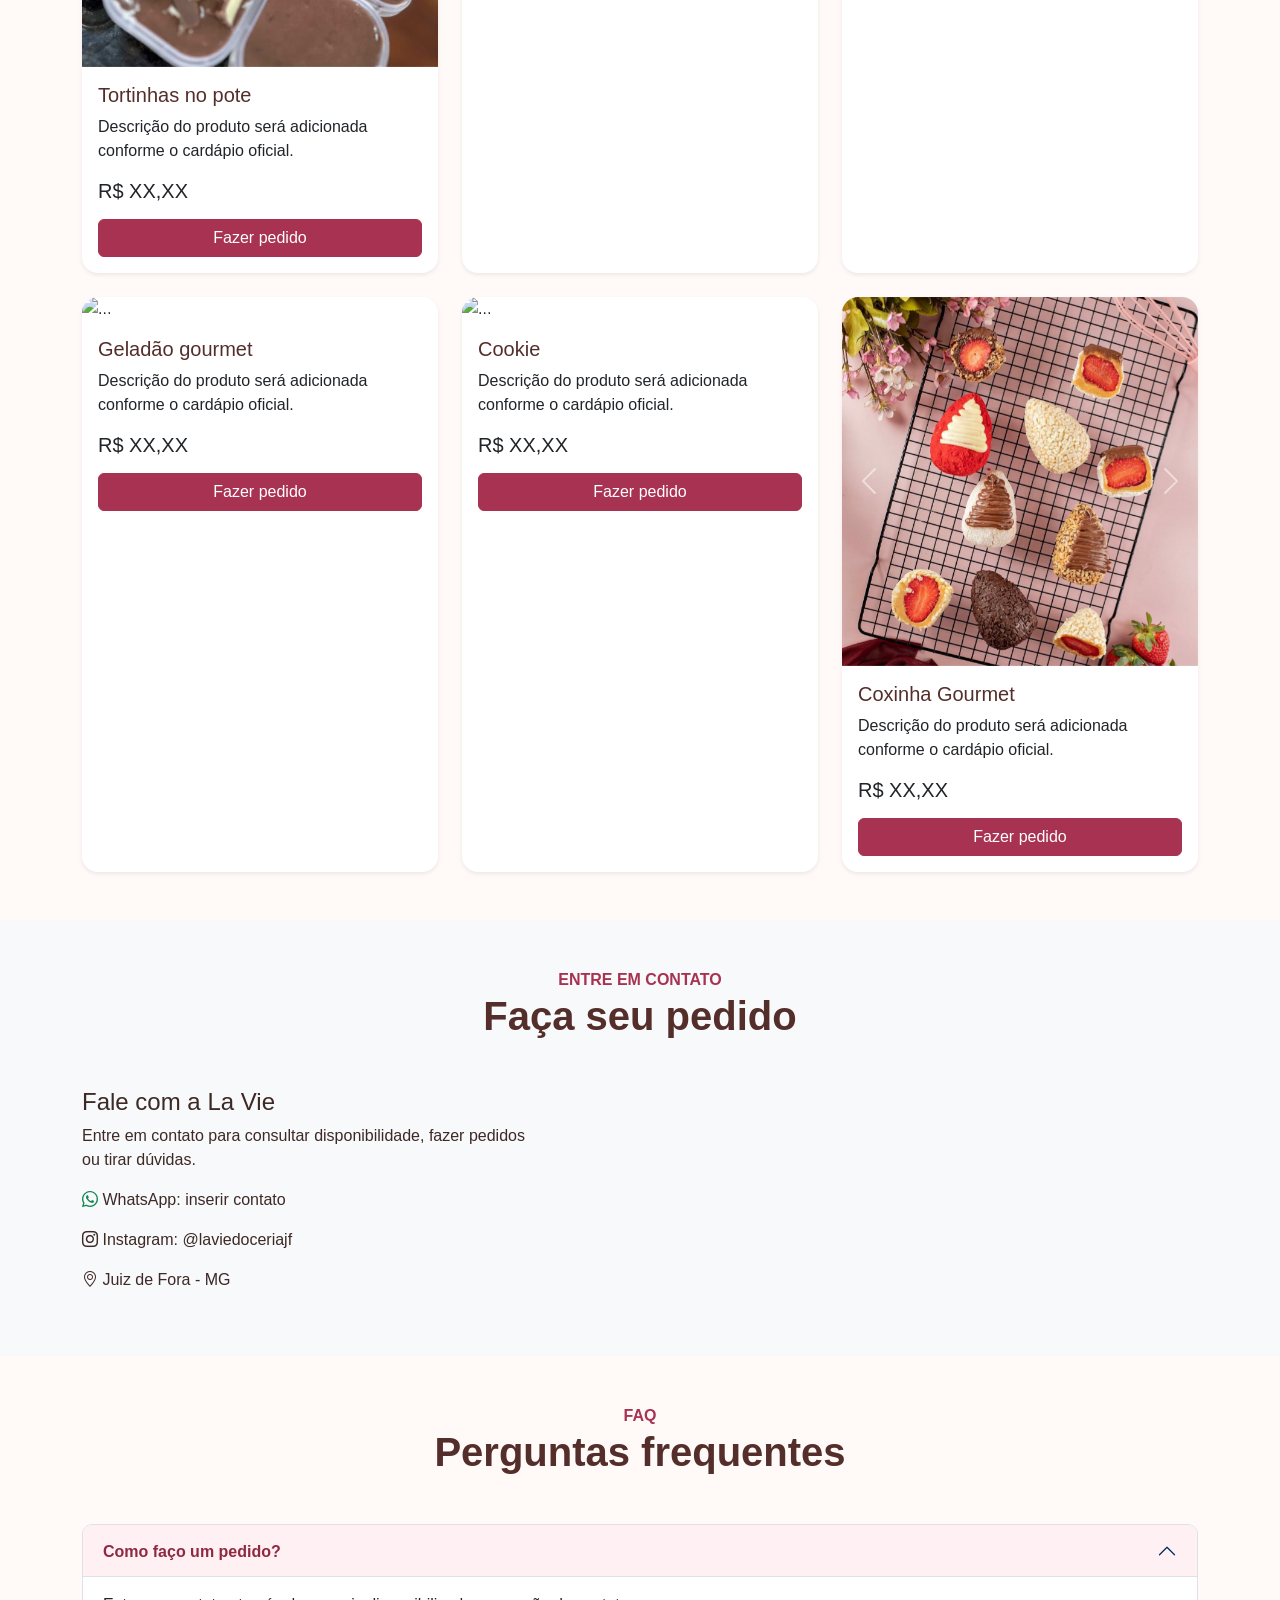
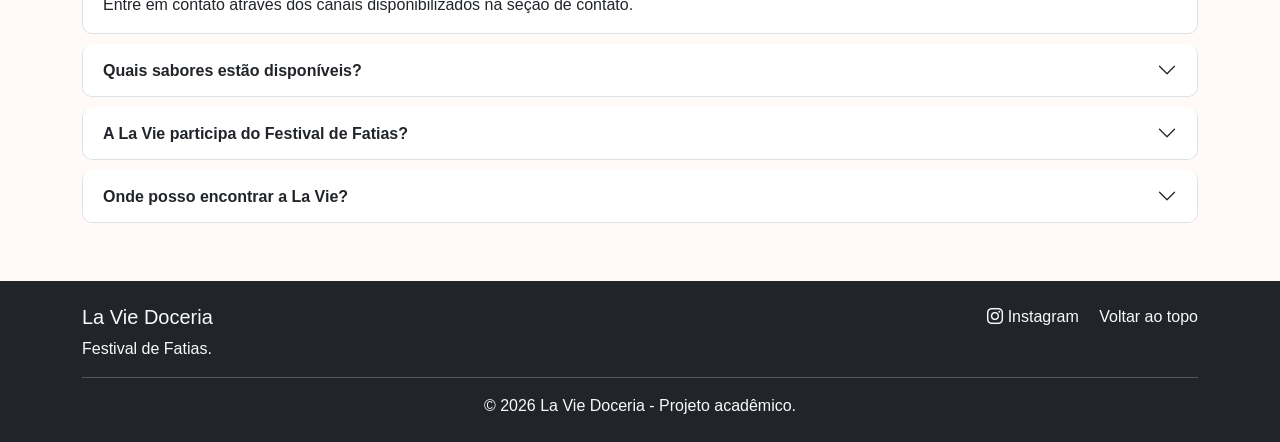
==== commit 65a930e3: "sa" ====
--- a/index.html
+++ b/index.html
@@ -29,7 +29,7 @@
 
         <div class="container">
 
-            <img src="assets/Images/logo.jpg" class="logo" alt="...">
+            <img src="assets/images/logo.jpg" class="logo" alt="...">
 
             <a class="navbar-brand fw-bold" href="#inicio">
                 La Vie Doceria
@@ -125,13 +125,13 @@
                         <div id="carouselExampleAutoplaying" class="carousel slide" data-bs-ride="carousel">
                             <div class="carousel-inner">
                               <div class="carousel-item active">
-                                <img src="assets/Images/doces/festival_0.jpg" class="d-block w-100" alt="...">
+                                <img src="assets/images/doces/festival_0.jpg" class="d-block w-100" alt="...">
                               </div>
                               <div class="carousel-item">
-                                <img src="assets/Images/doces/festival_1.jpg" class="d-block w-100" alt="...">
+                                <img src="assets/images/doces/festival_1.jpg" class="d-block w-100" alt="...">
                               </div>
                               <div class="carousel-item">
-                                <img src="assets/Images/doces/festival_2.jpg" class="d-block w-100" alt="...">
+                                <img src="assets/images/doces/festival_2.jpg" class="d-block w-100" alt="...">
                               </div>
                             </div>
                             <button class="carousel-control-prev" type="button" data-bs-target="#carouselExampleAutoplaying" data-bs-slide="prev">
@@ -168,7 +168,7 @@
 
                             <div class="ratio ratio-1x1 rounded overflow-hidden">
                                 <video autoplay muted loop playsinline class="w-200 h-200 object-fit-cover">
-                                    <source src="assets/Images/doces/video.mp4" type="video/mp4">
+                                    <source src="assets/images/doces/video.mp4" type="video/mp4">
                                     Seu navegador não suporta vídeos.
                                 </video>
                             </div>
@@ -358,13 +358,13 @@
                             <div id="carouselExampleRide" class="carousel slide" data-bs-ride="true">
                                 <div class="carousel-inner">
                                   <div class="carousel-item active">
-                                    <img src="assets/Images/doces/fatia_0.jpg" class="d-block w-100" alt="...">
+                                    <img src="assets/images/doces/fatia_0.jpg" class="d-block w-100" alt="...">
                                   </div>
                                   <div class="carousel-item">
-                                    <img src="assets/Images/doces/fatia_1.jpg" class="d-block w-100" alt="...">
+                                    <img src="assets/images/doces/fatia_1.jpg" class="d-block w-100" alt="...">
                                   </div>
                                   <div class="carousel-item">
-                                    <img src="assets/Images/doces/fatia_2.jpg" class="d-block w-100" alt="...">
+                                    <img src="assets/images/doces/fatia_2.jpg" class="d-block w-100" alt="...">
                                   </div>
                                 </div>
                                 <button class="carousel-control-prev" type="button" data-bs-target="#carouselExampleRide" data-bs-slide="prev">
@@ -421,13 +421,13 @@
                         <div id="carouselExampleRide" class="carousel slide" data-bs-ride="true">
                         <div class="carousel-inner">
                             <div class="carousel-item active">
-                            <img src="assets/Images/doces/torta_0.jpg" class="d-block w-100" alt="...">
-                            </div>
-                            <div class="carousel-item">
-                            <img src="assets/Images/doces/torta_1.jpg" class="d-block w-100" alt="...">
-                            </div>
-                            <div class="carousel-item">
-                            <img src="assets/Images/doces/torta_2.jpg" class="d-block w-100" alt="...">
+                            <img src="assets/images/doces/torta_0.jpg" class="d-block w-100" alt="...">
+                            </div>
+                            <div class="carousel-item">
+                            <img src="assets/images/doces/torta_1.jpg" class="d-block w-100" alt="...">
+                            </div>
+                            <div class="carousel-item">
+                            <img src="assets/images/doces/torta_2.jpg" class="d-block w-100" alt="...">
                             </div>
                         </div>
                         <button class="carousel-control-prev" type="button" data-bs-target="#carouselExampleRide" data-bs-slide="prev">
@@ -476,13 +476,13 @@
                         <div id="carouselExampleRide" class="carousel slide" data-bs-ride="true">
                         <div class="carousel-inner">
                             <div class="carousel-item active">
-                            <img src="assets/Images/doces/copo_0.jpg" class="d-block w-100" alt="...">
-                            </div>
-                            <div class="carousel-item">
-                            <img src="assets/Images/doces/copo_1.jpg" class="d-block w-100" alt="...">
-                            </div>
-                            <div class="carousel-item">
-                            <img src="assets/Images/doces/copo_2.jpg" class="d-block w-100" alt="...">
+                            <img src="assets/images/doces/copo_0.jpg" class="d-block w-100" alt="...">
+                            </div>
+                            <div class="carousel-item">
+                            <img src="assets/images/doces/copo_1.jpg" class="d-block w-100" alt="...">
+                            </div>
+                            <div class="carousel-item">
+                            <img src="assets/images/doces/copo_2.jpg" class="d-block w-100" alt="...">
                             </div>
                         </div>
                         <button class="carousel-control-prev" type="button" data-bs-target="#carouselExampleRide" data-bs-slide="prev">
@@ -531,13 +531,13 @@
                         <div id="carouselExampleRide" class="carousel slide" data-bs-ride="true">
                         <div class="carousel-inner">
                             <div class="carousel-item active">
-                            <img src="assets/Images/doces/pote_t_0.jpg" class="d-block w-100" alt="...">
-                            </div>
-                            <div class="carousel-item">
-                            <img src="assets/Images/doces/pote_t_1.jpg" class="d-block w-100" alt="...">
-                            </div>
-                            <div class="carousel-item">
-                            <img src="assets/Images/doces/pote_t_2.jpg" class="d-block w-100" alt="...">
+                            <img src="assets/images/doces/pote_t_0.jpg" class="d-block w-100" alt="...">
+                            </div>
+                            <div class="carousel-item">
+                            <img src="assets/images/doces/pote_t_1.jpg" class="d-block w-100" alt="...">
+                            </div>
+                            <div class="carousel-item">
+                            <img src="assets/images/doces/pote_t_2.jpg" class="d-block w-100" alt="...">
                             </div>
                         </div>
                         <button class="carousel-control-prev" type="button" data-bs-target="#carouselExampleRide" data-bs-slide="prev">
@@ -586,13 +586,13 @@
                         <div id="carouselExampleRide" class="carousel slide" data-bs-ride="true">
                         <div class="carousel-inner">
                             <div class="carousel-item active">
-                            <img src="assets/Images/doces/bom_c_0.jpg" class="d-block w-100" alt="...">
-                            </div>
-                            <div class="carousel-item">
-                            <img src="assets/Images/doces/bom_c_1.jpg" class="d-block w-100" alt="...">
-                            </div>
-                            <div class="carousel-item">
-                            <img src="assets/Images/doces/bom_c_2.jpg" class="d-block w-100" alt="...">
+                            <img src="assets/images/doces/bom_c_0.jpg" class="d-block w-100" alt="...">
+                            </div>
+                            <div class="carousel-item">
+                            <img src="assets/images/doces/bom_c_1.jpg" class="d-block w-100" alt="...">
+                            </div>
+                            <div class="carousel-item">
+                            <img src="assets/images/doces/bom_c_2.jpg" class="d-block w-100" alt="...">
                             </div>
                         </div>
                         <button class="carousel-control-prev" type="button" data-bs-target="#carouselExampleRide" data-bs-slide="prev">
@@ -641,13 +641,13 @@
                         <div id="carouselExampleRide" class="carousel slide" data-bs-ride="true">
                         <div class="carousel-inner">
                             <div class="carousel-item active">
-                            <img src="assets/Images/doces/brownie_0.jpg" class="d-block w-100" alt="...">
-                            </div>
-                            <div class="carousel-item">
-                            <img src="assets/Images/doces/brownie_1.jpg" class="d-block w-100" alt="...">
-                            </div>
-                            <div class="carousel-item">
-                            <img src="assets/Images/doces/brownie_2.jpg" class="d-block w-100" alt="...">
+                            <img src="assets/images/doces/brownie_0.jpg" class="d-block w-100" alt="...">
+                            </div>
+                            <div class="carousel-item">
+                            <img src="assets/images/doces/brownie_1.jpg" class="d-block w-100" alt="...">
+                            </div>
+                            <div class="carousel-item">
+                            <img src="assets/images/doces/brownie_2.jpg" class="d-block w-100" alt="...">
                             </div>
                         </div>
                         <button class="carousel-control-prev" type="button" data-bs-target="#carouselExampleRide" data-bs-slide="prev">
@@ -693,13 +693,13 @@
                         <div id="carouselExampleRide" class="carousel slide" data-bs-ride="true">
                         <div class="carousel-inner">
                             <div class="carousel-item active">
-                            <img src="assets/Images/doces/gela_0.jpg" class="d-block w-100" alt="...">
-                            </div>
-                            <div class="carousel-item">
-                            <img src="assets/Images/doces/gela_1.jpg" class="d-block w-100" alt="...">
-                            </div>
-                            <div class="carousel-item">
-                            <img src="assets/Images/doces/gela_2.jpg" class="d-block w-100" alt="...">
+                            <img src="assets/images/doces/gela_0.jpg" class="d-block w-100" alt="...">
+                            </div>
+                            <div class="carousel-item">
+                            <img src="assets/images/doces/gela_1.jpg" class="d-block w-100" alt="...">
+                            </div>
+                            <div class="carousel-item">
+                            <img src="assets/images/doces/gela_2.jpg" class="d-block w-100" alt="...">
                             </div>
                         </div>
                         <button class="carousel-control-prev" type="button" data-bs-target="#carouselExampleRide" data-bs-slide="prev">
@@ -745,13 +745,13 @@
                         <div id="carouselExampleRide" class="carousel slide" data-bs-ride="true">
                         <div class="carousel-inner">
                             <div class="carousel-item active">
-                            <img src="assets/Images/doces/cookie_0.jpg" class="d-block w-100" alt="...">
-                            </div>
-                            <div class="carousel-item">
-                            <img src="assets/Images/doces/cookie_1.jpg" class="d-block w-100" alt="...">
-                            </div>
-                            <div class="carousel-item">
-                            <img src="assets/Images/doces/cookie_2.jpg" class="d-block w-100" alt="...">
+                            <img src="assets/images/doces/cookie_0.jpg" class="d-block w-100" alt="...">
+                            </div>
+                            <div class="carousel-item">
+                            <img src="assets/images/doces/cookie_1.jpg" class="d-block w-100" alt="...">
+                            </div>
+                            <div class="carousel-item">
+                            <img src="assets/images/doces/cookie_2.jpg" class="d-block w-100" alt="...">
                             </div>
                         </div>
                         <button class="carousel-control-prev" type="button" data-bs-target="#carouselExampleRide" data-bs-slide="prev">
@@ -797,13 +797,13 @@
                         <div id="carouselExampleRide" class="carousel slide" data-bs-ride="true">
                         <div class="carousel-inner">
                             <div class="carousel-item active">
-                            <img src="assets/Images/doces/coxinha_0.jpg" class="d-block w-100" alt="...">
-                            </div>
-                            <div class="carousel-item">
-                            <img src="assets/Images/doces/coxinha_1.jpg" class="d-block w-100" alt="...">
-                            </div>
-                            <div class="carousel-item">
-                            <img src="assets/Images/doces/coxinha_2.jpg" class="d-block w-100" alt="...">
+                            <img src="assets/images/doces/coxinha_0.jpg" class="d-block w-100" alt="...">
+                            </div>
+                            <div class="carousel-item">
+                            <img src="assets/images/doces/coxinha_1.jpg" class="d-block w-100" alt="...">
+                            </div>
+                            <div class="carousel-item">
+                            <img src="assets/images/doces/coxinha_2.jpg" class="d-block w-100" alt="...">
                             </div>
                         </div>
                         <button class="carousel-control-prev" type="button" data-bs-target="#carouselExampleRide" data-bs-slide="prev">
--- a/assets/css/style.css
+++ b/assets/css/style.css
@@ -6,9 +6,7 @@
     font-family: Arial, Helvetica, sans-serif;
 }
 
-/* =========================
-   CONFIGURAÇÕES GERAIS
-========================= */
+/* CONFIGURAÇÕES GERAIS*/
 
 html {
     scroll-behavior: smooth;
@@ -23,9 +21,7 @@
 }
 
 
-/* =========================
-   NAVBAR
-========================= */
+/* NAVBAR*/
 
 .navbar {
     min-height: 70px;
@@ -48,9 +44,7 @@
 }
 
 
-/* =========================
-   HERO
-========================= */
+/*HERO*/
 
 .hero-section {
     background: linear-gradient(
@@ -85,9 +79,7 @@
 }
 
 
-/* =========================
-   ESPAÇAMENTO DAS SEÇÕES
-========================= */
+/* ESPAÇAMENTO DAS SEÇÕES */
 
 section {
     scroll-margin-top: 70px;
@@ -98,9 +90,7 @@
 }
 
 
-/* =========================
-   ESPAÇOS PARA IMAGENS
-========================= */
+/*ESPAÇOS PARA IMAGENS*/
 
 .hero-image-placeholder,
 .image-placeholder {
@@ -133,9 +123,7 @@
 }
 
 
-/* =========================
-   CARDS DO FESTIVAL
-========================= */
+/*CARDS DO FESTIVAL */
 
 .card {
     border-radius: 16px;
@@ -156,9 +144,7 @@
 }
 
 
-/* =========================
-   CARDS DO CARDÁPIO
-========================= */
+/*CARDS DO CARDÁPIO */
 
 .product-card {
     border: none;
@@ -187,9 +173,7 @@
 }
 
 
-/* =========================
-   BOTÕES
-========================= */
+/*BOTÕES */
 
 .btn-danger {
     background-color: #a83251;
@@ -202,9 +186,7 @@
 }
 
 
-/* =========================
-   FORMULÁRIO
-========================= */
+/*FORMULÁRIO*/
 
 .form-control {
     border-radius: 10px;
@@ -217,9 +199,7 @@
 }
 
 
-/* =========================
-   FAQ
-========================= */
+/*FAQ */
 
 .accordion-item {
     border-radius: 10px !important;
@@ -241,9 +221,7 @@
 }
 
 
-/* =========================
-   RODAPÉ
-========================= */
+/*RODAPÉ*/
 
 footer {
     background-color: #2f2020 !important;
@@ -258,9 +236,15 @@
 }
 
 
-/* =========================
-   RESPONSIVIDADE
-========================= */
+/*RESPONSIVIDADE */
+
+.logo {
+    width: 50px !important;
+    height: 50px !important;
+    object-fit: contain;
+    display: block;
+}
+
 
 @media (max-width: 768px) {
 
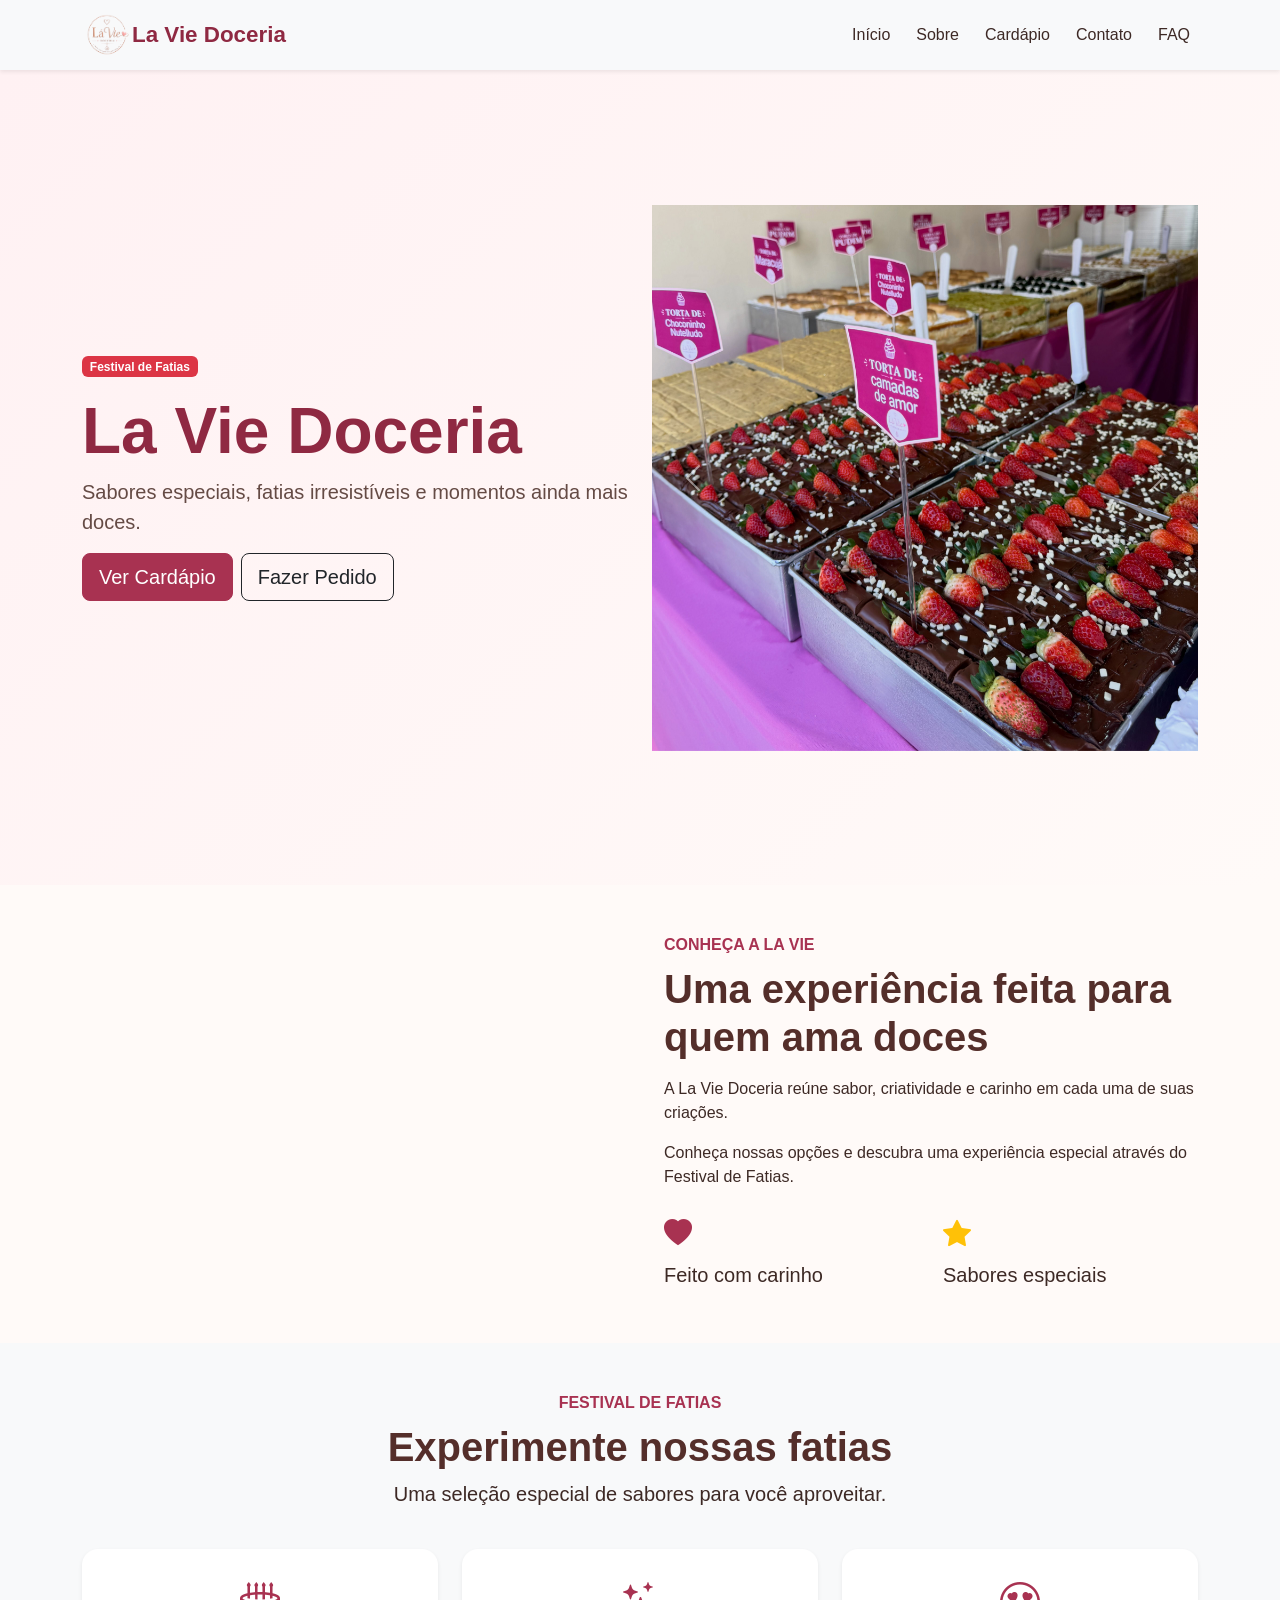
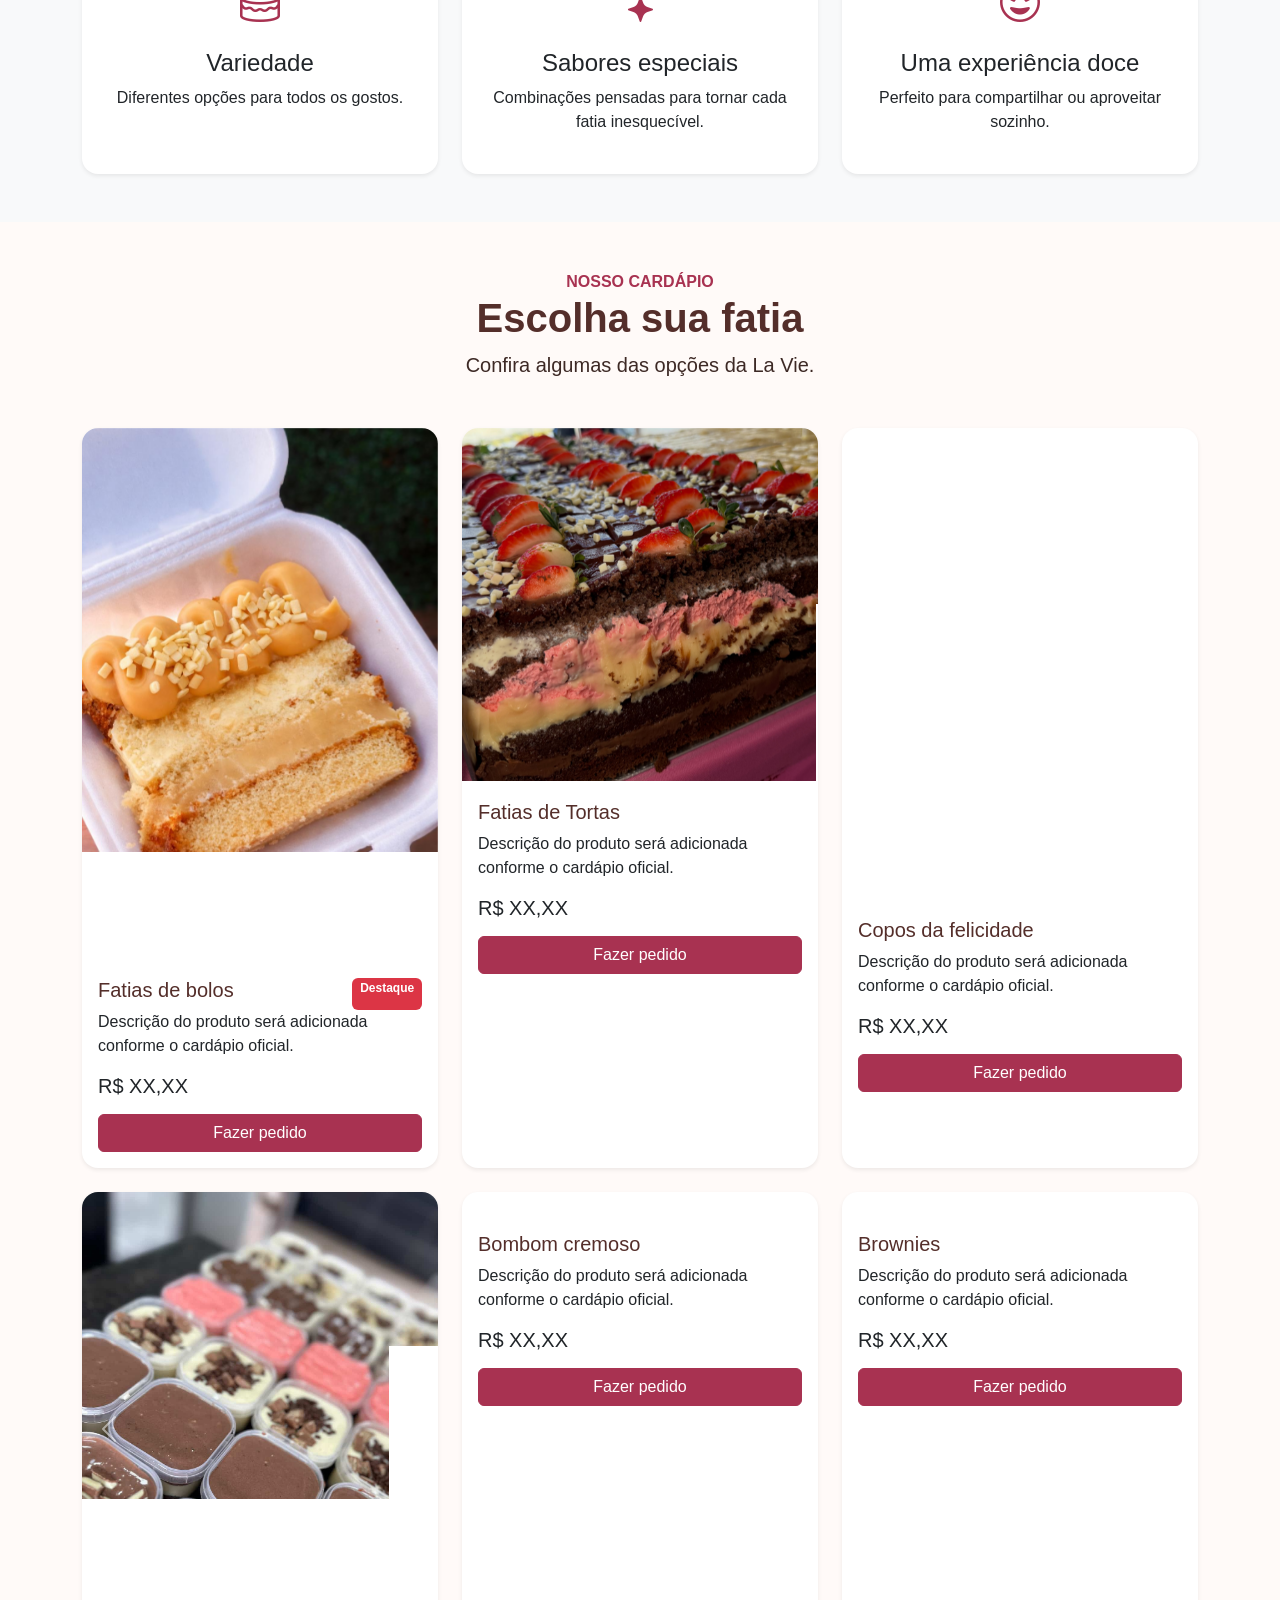
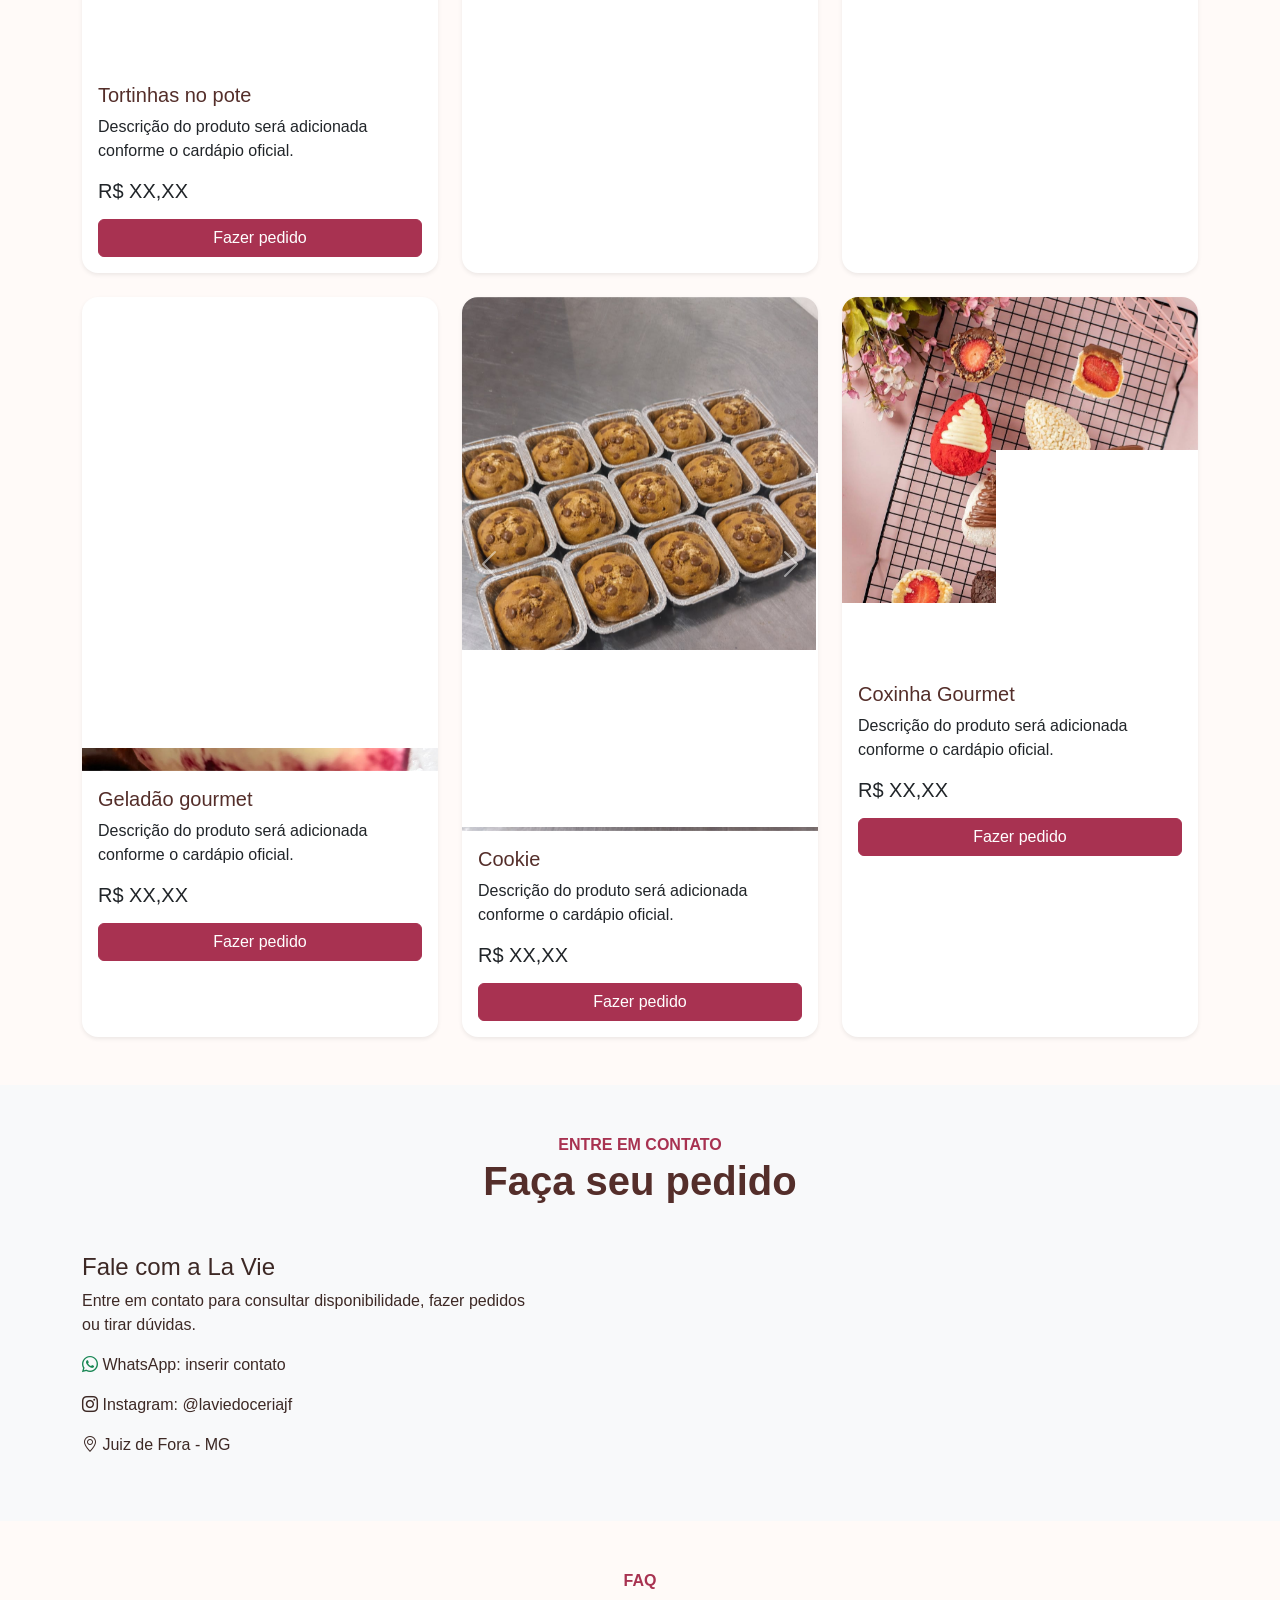
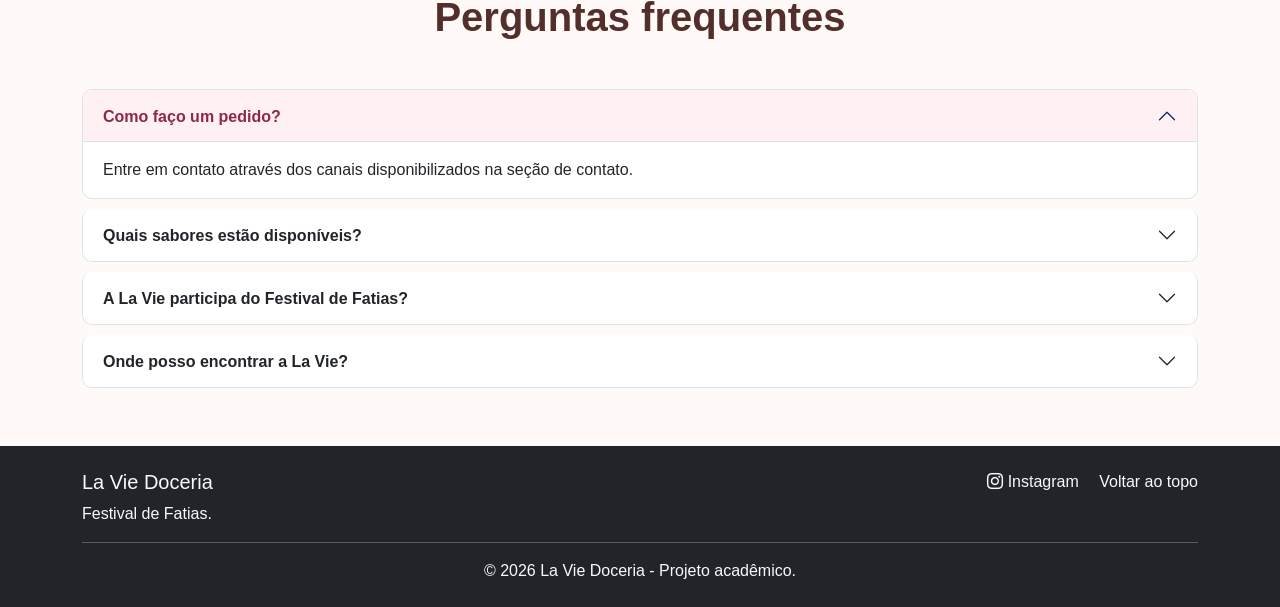
==== commit 1dcf6280: "Update index.html" ====
--- a/index.html
+++ b/index.html
@@ -29,7 +29,7 @@
 
         <div class="container">
 
-            <img src="assets/images/logo.jpg" class="logo" alt="...">
+            <img src="assets/images/logo.png" class="logo" alt="...">
 
             <a class="navbar-brand fw-bold" href="#inicio">
                 La Vie Doceria
@@ -162,20 +162,16 @@
 
                 <div class="row align-items-center g-5">
 
-                    <div class="col-lg-6">
-
                         <div class="col-lg-6">
 
-                            <div class="ratio ratio-1x1 rounded overflow-hidden">
-                                <video autoplay muted loop playsinline class="w-200 h-200 object-fit-cover">
-                                    <source src="assets/images/doces/video.mp4" type="video/mp4">
-                                    Seu navegador não suporta vídeos.
-                                </video>
-                            </div>
+                            <div class="ratio ratio-16x9 rounded overflow-hidden">
+                               <video autoplay muted loop playsinline class="w-200 h-200 object-fit-cover">
+                                   <source src="assets/images/doces/video.mp4" type="video/mp4">
+                                   Seu navegador não suporta vídeos.
+                               </video>
+                           </div>
                         
                         </div>
-
-                    </div>
 
                     <div class="col-lg-6">
 
@@ -355,7 +351,7 @@
 
                         <div class="card product-card h-100 shadow-sm">
                             
-                            <div id="carouselExampleRide" class="carousel slide" data-bs-ride="true">
+                            <div id="carouselRide_0" class="carousel slide">
                                 <div class="carousel-inner">
                                   <div class="carousel-item active">
                                     <img src="assets/images/doces/fatia_0.jpg" class="d-block w-100" alt="...">
@@ -367,11 +363,11 @@
                                     <img src="assets/images/doces/fatia_2.jpg" class="d-block w-100" alt="...">
                                   </div>
                                 </div>
-                                <button class="carousel-control-prev" type="button" data-bs-target="#carouselExampleRide" data-bs-slide="prev">
+                                <button class="carousel-control-prev" type="button" data-bs-target="#carouselRide_0" data-bs-slide="prev">
                                   <span class="carousel-control-prev-icon" aria-hidden="true"></span>
                                   <span class="visually-hidden">Previous</span>
                                 </button>
-                                <button class="carousel-control-next" type="button" data-bs-target="#carouselExampleRide" data-bs-slide="next">
+                                <button class="carousel-control-next" type="button" data-bs-target="#carouselRide_0" data-bs-slide="next">
                                   <span class="carousel-control-next-icon" aria-hidden="true"></span>
                                   <span class="visually-hidden">Next</span>
                                 </button>
@@ -418,7 +414,7 @@
 
                         <div class="card product-card h-100 shadow-sm">
 
-                        <div id="carouselExampleRide" class="carousel slide" data-bs-ride="true">
+                        <div id="carouselRide_1" class="carousel slide">
                         <div class="carousel-inner">
                             <div class="carousel-item active">
                             <img src="assets/images/doces/torta_0.jpg" class="d-block w-100" alt="...">
@@ -430,11 +426,11 @@
                             <img src="assets/images/doces/torta_2.jpg" class="d-block w-100" alt="...">
                             </div>
                         </div>
-                        <button class="carousel-control-prev" type="button" data-bs-target="#carouselExampleRide" data-bs-slide="prev">
+                        <button class="carousel-control-prev" type="button" data-bs-target="#carouselRide_1" data-bs-slide="prev">
                             <span class="carousel-control-prev-icon" aria-hidden="true"></span>
                             <span class="visually-hidden">Previous</span>
                         </button>
-                        <button class="carousel-control-next" type="button" data-bs-target="#carouselExampleRide" data-bs-slide="next">
+                        <button class="carousel-control-next" type="button" data-bs-target="#carouselRide_1" data-bs-slide="next">
                             <span class="carousel-control-next-icon" aria-hidden="true"></span>
                             <span class="visually-hidden">Next</span>
                         </button>
@@ -473,7 +469,7 @@
 
                         <div class="card product-card h-100 shadow-sm">
 
-                        <div id="carouselExampleRide" class="carousel slide" data-bs-ride="true">
+                        <div id="carouselRide_2" class="carousel slide">
                         <div class="carousel-inner">
                             <div class="carousel-item active">
                             <img src="assets/images/doces/copo_0.jpg" class="d-block w-100" alt="...">
@@ -485,11 +481,11 @@
                             <img src="assets/images/doces/copo_2.jpg" class="d-block w-100" alt="...">
                             </div>
                         </div>
-                        <button class="carousel-control-prev" type="button" data-bs-target="#carouselExampleRide" data-bs-slide="prev">
+                        <button class="carousel-control-prev" type="button" data-bs-target="#carouselRide_2" data-bs-slide="prev">
                             <span class="carousel-control-prev-icon" aria-hidden="true"></span>
                             <span class="visually-hidden">Previous</span>
                         </button>
-                        <button class="carousel-control-next" type="button" data-bs-target="#carouselExampleRide" data-bs-slide="next">
+                        <button class="carousel-control-next" type="button" data-bs-target="#carouselRide_2" data-bs-slide="next">
                             <span class="carousel-control-next-icon" aria-hidden="true"></span>
                             <span class="visually-hidden">Next</span>
                         </button>
@@ -528,7 +524,7 @@
 
                         <div class="card product-card h-100 shadow-sm">
 
-                        <div id="carouselExampleRide" class="carousel slide" data-bs-ride="true">
+                        <div id="carouselRide_3" class="carousel slide">
                         <div class="carousel-inner">
                             <div class="carousel-item active">
                             <img src="assets/images/doces/pote_t_0.jpg" class="d-block w-100" alt="...">
@@ -540,11 +536,11 @@
                             <img src="assets/images/doces/pote_t_2.jpg" class="d-block w-100" alt="...">
                             </div>
                         </div>
-                        <button class="carousel-control-prev" type="button" data-bs-target="#carouselExampleRide" data-bs-slide="prev">
+                        <button class="carousel-control-prev" type="button" data-bs-target="#carouselRide_3" data-bs-slide="prev">
                             <span class="carousel-control-prev-icon" aria-hidden="true"></span>
                             <span class="visually-hidden">Previous</span>
                         </button>
-                        <button class="carousel-control-next" type="button" data-bs-target="#carouselExampleRide" data-bs-slide="next">
+                        <button class="carousel-control-next" type="button" data-bs-target="#carouselRide_3" data-bs-slide="next">
                             <span class="carousel-control-next-icon" aria-hidden="true"></span>
                             <span class="visually-hidden">Next</span>
                         </button>
@@ -583,7 +579,7 @@
 
                         <div class="card product-card h-100 shadow-sm">
 
-                        <div id="carouselExampleRide" class="carousel slide" data-bs-ride="true">
+                        <div id="carouselRide_4" class="carousel slide">
                         <div class="carousel-inner">
                             <div class="carousel-item active">
                             <img src="assets/images/doces/bom_c_0.jpg" class="d-block w-100" alt="...">
@@ -595,11 +591,11 @@
                             <img src="assets/images/doces/bom_c_2.jpg" class="d-block w-100" alt="...">
                             </div>
                         </div>
-                        <button class="carousel-control-prev" type="button" data-bs-target="#carouselExampleRide" data-bs-slide="prev">
+                        <button class="carousel-control-prev" type="button" data-bs-target="#carouselRide_4" data-bs-slide="prev">
                             <span class="carousel-control-prev-icon" aria-hidden="true"></span>
                             <span class="visually-hidden">Previous</span>
                         </button>
-                        <button class="carousel-control-next" type="button" data-bs-target="#carouselExampleRide" data-bs-slide="next">
+                        <button class="carousel-control-next" type="button" data-bs-target="#carouselRide_4" data-bs-slide="next">
                             <span class="carousel-control-next-icon" aria-hidden="true"></span>
                             <span class="visually-hidden">Next</span>
                         </button>
@@ -638,7 +634,7 @@
 
                         <div class="card product-card h-100 shadow-sm">
 
-                        <div id="carouselExampleRide" class="carousel slide" data-bs-ride="true">
+                        <div id="carouselRide_5" class="carousel slide">
                         <div class="carousel-inner">
                             <div class="carousel-item active">
                             <img src="assets/images/doces/brownie_0.jpg" class="d-block w-100" alt="...">
@@ -650,11 +646,11 @@
                             <img src="assets/images/doces/brownie_2.jpg" class="d-block w-100" alt="...">
                             </div>
                         </div>
-                        <button class="carousel-control-prev" type="button" data-bs-target="#carouselExampleRide" data-bs-slide="prev">
+                        <button class="carousel-control-prev" type="button" data-bs-target="#carouselRide_5" data-bs-slide="prev">
                             <span class="carousel-control-prev-icon" aria-hidden="true"></span>
                             <span class="visually-hidden">Previous</span>
                         </button>
-                        <button class="carousel-control-next" type="button" data-bs-target="#carouselExampleRide" data-bs-slide="next">
+                        <button class="carousel-control-next" type="button" data-bs-target="#carouselRide_5" data-bs-slide="next">
                             <span class="carousel-control-next-icon" aria-hidden="true"></span>
                             <span class="visually-hidden">Next</span>
                         </button>
@@ -690,7 +686,7 @@
 
                         <div class="card product-card h-100 shadow-sm">
 
-                        <div id="carouselExampleRide" class="carousel slide" data-bs-ride="true">
+                        <div id="carouselRide_6" class="carousel slide">
                         <div class="carousel-inner">
                             <div class="carousel-item active">
                             <img src="assets/images/doces/gela_0.jpg" class="d-block w-100" alt="...">
@@ -702,11 +698,11 @@
                             <img src="assets/images/doces/gela_2.jpg" class="d-block w-100" alt="...">
                             </div>
                         </div>
-                        <button class="carousel-control-prev" type="button" data-bs-target="#carouselExampleRide" data-bs-slide="prev">
+                        <button class="carousel-control-prev" type="button" data-bs-target="#carouselRide_6" data-bs-slide="prev">
                             <span class="carousel-control-prev-icon" aria-hidden="true"></span>
                             <span class="visually-hidden">Previous</span>
                         </button>
-                        <button class="carousel-control-next" type="button" data-bs-target="#carouselExampleRide" data-bs-slide="next">
+                        <button class="carousel-control-next" type="button" data-bs-target="#carouselRide_6" data-bs-slide="next">
                             <span class="carousel-control-next-icon" aria-hidden="true"></span>
                             <span class="visually-hidden">Next</span>
                         </button>
@@ -742,7 +738,7 @@
 
                         <div class="card product-card h-100 shadow-sm">
 
-                        <div id="carouselExampleRide" class="carousel slide" data-bs-ride="true">
+                        <div id="carouselRide_7" class="carousel slide">
                         <div class="carousel-inner">
                             <div class="carousel-item active">
                             <img src="assets/images/doces/cookie_0.jpg" class="d-block w-100" alt="...">
@@ -754,11 +750,11 @@
                             <img src="assets/images/doces/cookie_2.jpg" class="d-block w-100" alt="...">
                             </div>
                         </div>
-                        <button class="carousel-control-prev" type="button" data-bs-target="#carouselExampleRide" data-bs-slide="prev">
+                        <button class="carousel-control-prev" type="button" data-bs-target="#carouselRide_7" data-bs-slide="prev">
                             <span class="carousel-control-prev-icon" aria-hidden="true"></span>
                             <span class="visually-hidden">Previous</span>
                         </button>
-                        <button class="carousel-control-next" type="button" data-bs-target="#carouselExampleRide" data-bs-slide="next">
+                        <button class="carousel-control-next" type="button" data-bs-target="#carouselRide_7" data-bs-slide="next">
                             <span class="carousel-control-next-icon" aria-hidden="true"></span>
                             <span class="visually-hidden">Next</span>
                         </button>
@@ -794,7 +790,7 @@
 
                         <div class="card product-card h-100 shadow-sm">
 
-                        <div id="carouselExampleRide" class="carousel slide" data-bs-ride="true">
+                        <div id="carouselRide_8" class="carousel slide">
                         <div class="carousel-inner">
                             <div class="carousel-item active">
                             <img src="assets/images/doces/coxinha_0.jpg" class="d-block w-100" alt="...">
@@ -802,18 +798,18 @@
                             <div class="carousel-item">
                             <img src="assets/images/doces/coxinha_1.jpg" class="d-block w-100" alt="...">
                             </div>
-                            <div class="carousel-item">
+                            <!--<div class="carousel-item">
                             <img src="assets/images/doces/coxinha_2.jpg" class="d-block w-100" alt="...">
                             </div>
                         </div>
-                        <button class="carousel-control-prev" type="button" data-bs-target="#carouselExampleRide" data-bs-slide="prev">
+                        <button class="carousel-control-prev" type="button" data-bs-target="#carouselRide_8" data-bs-slide="prev">
                             <span class="carousel-control-prev-icon" aria-hidden="true"></span>
                             <span class="visually-hidden">Previous</span>
                         </button>
-                        <button class="carousel-control-next" type="button" data-bs-target="#carouselExampleRide" data-bs-slide="next">
+                        <button class="carousel-control-next" type="button" data-bs-target="#carouselRide_8" data-bs-slide="next">
                             <span class="carousel-control-next-icon" aria-hidden="true"></span>
                             <span class="visually-hidden">Next</span>
-                        </button>
+                        </button>-->
                         </div>
 
                             <div class="card-body">
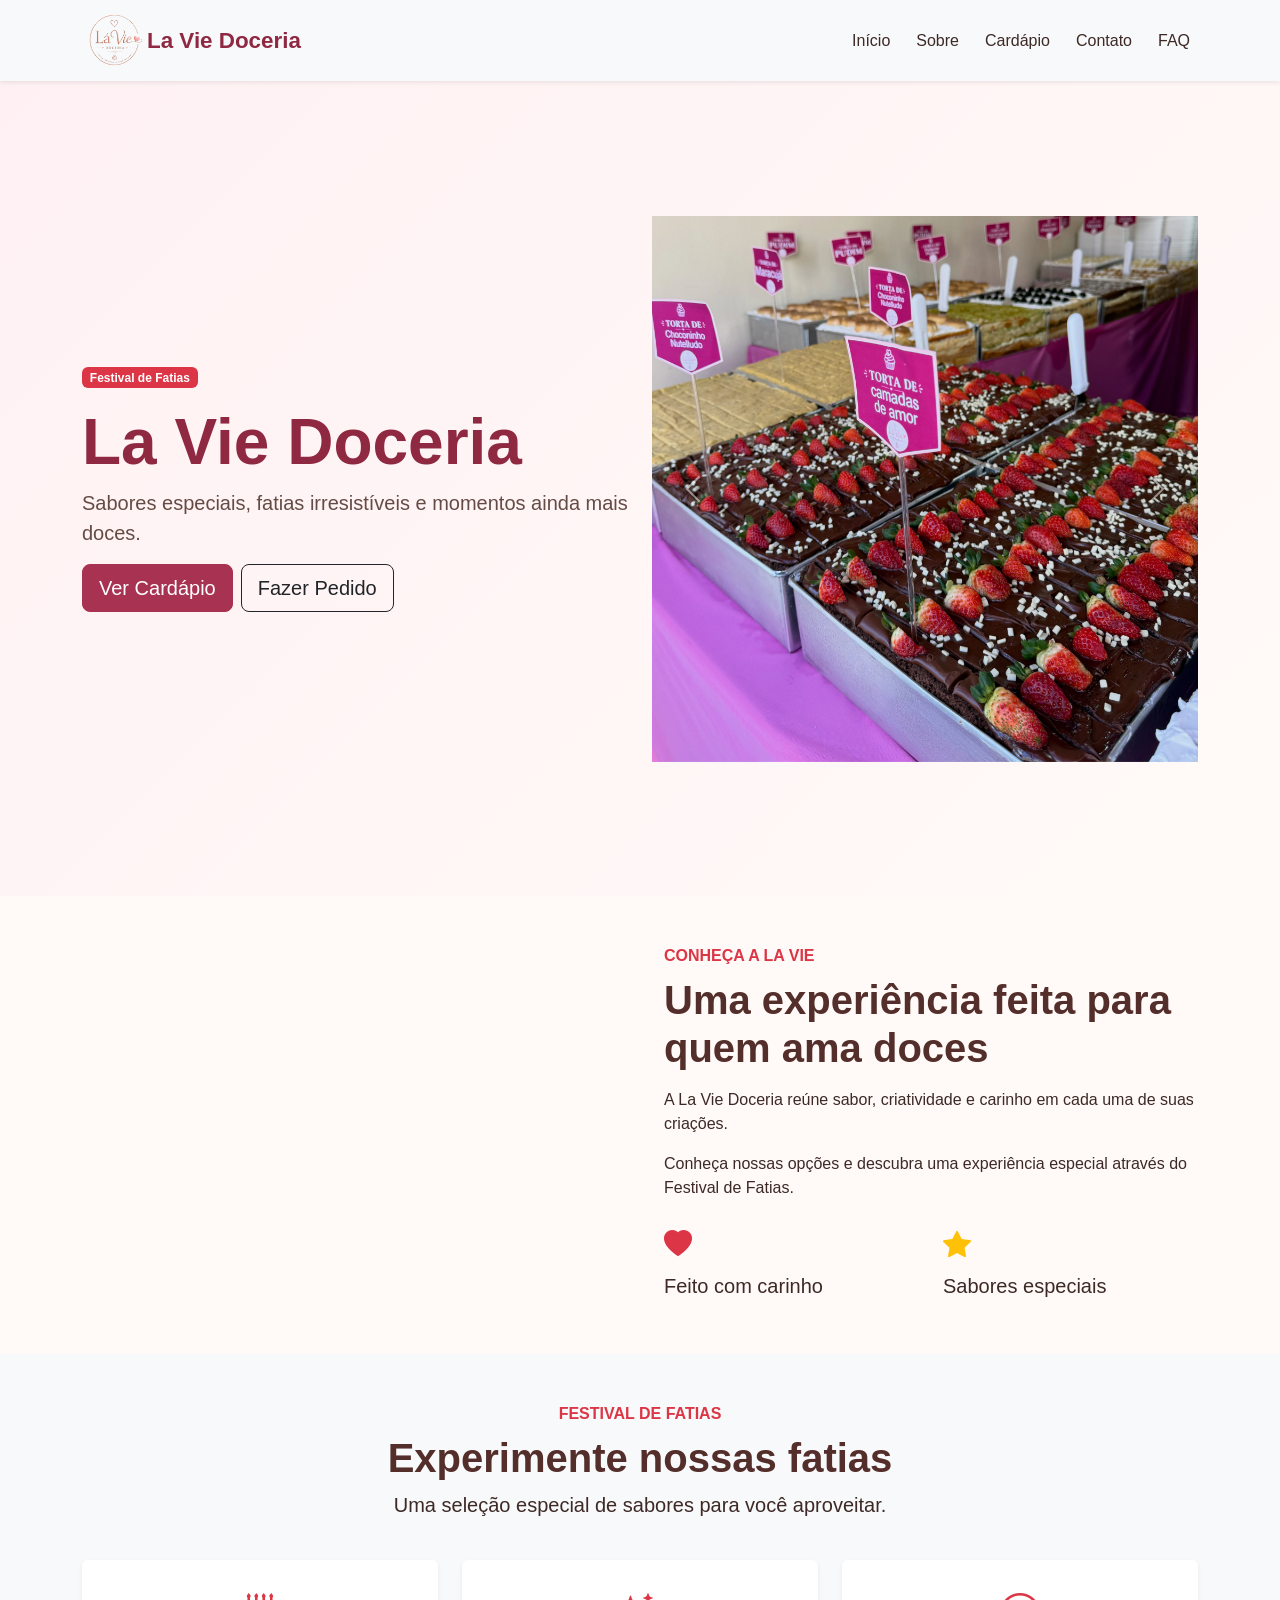
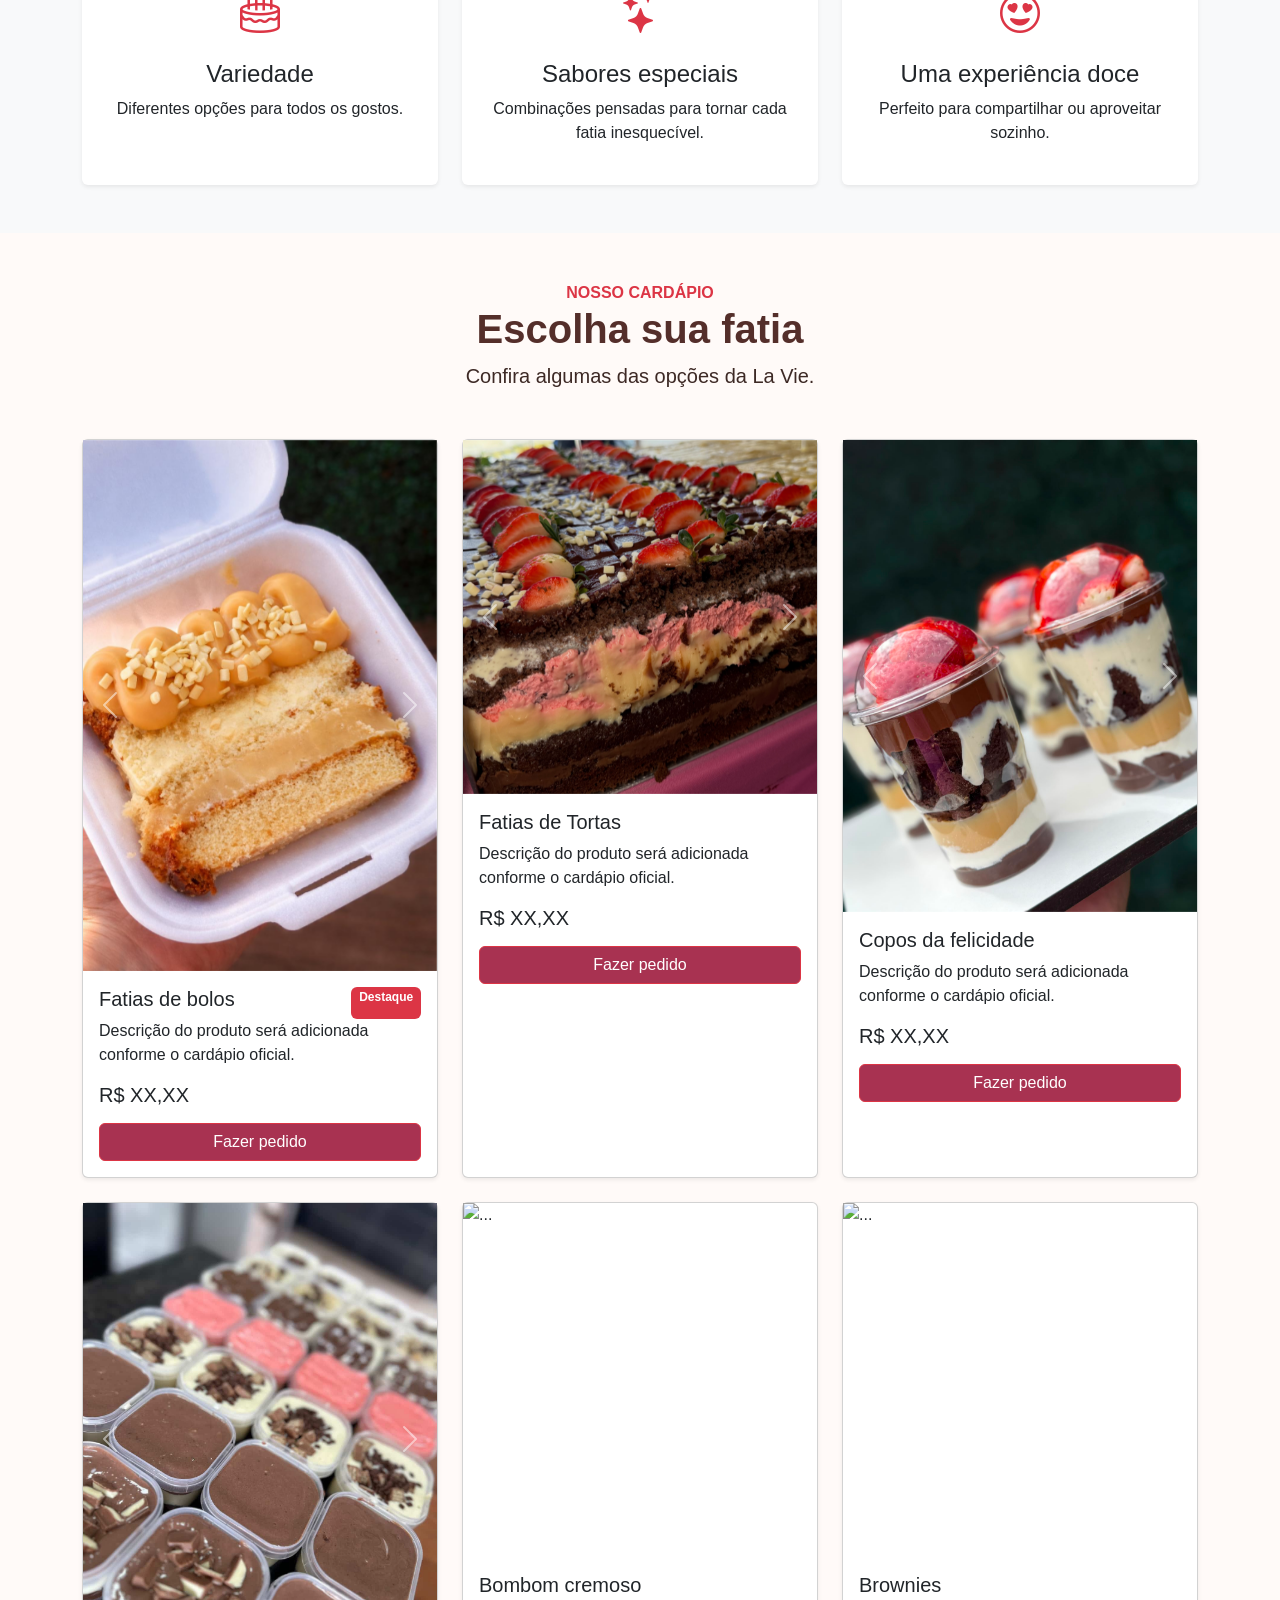
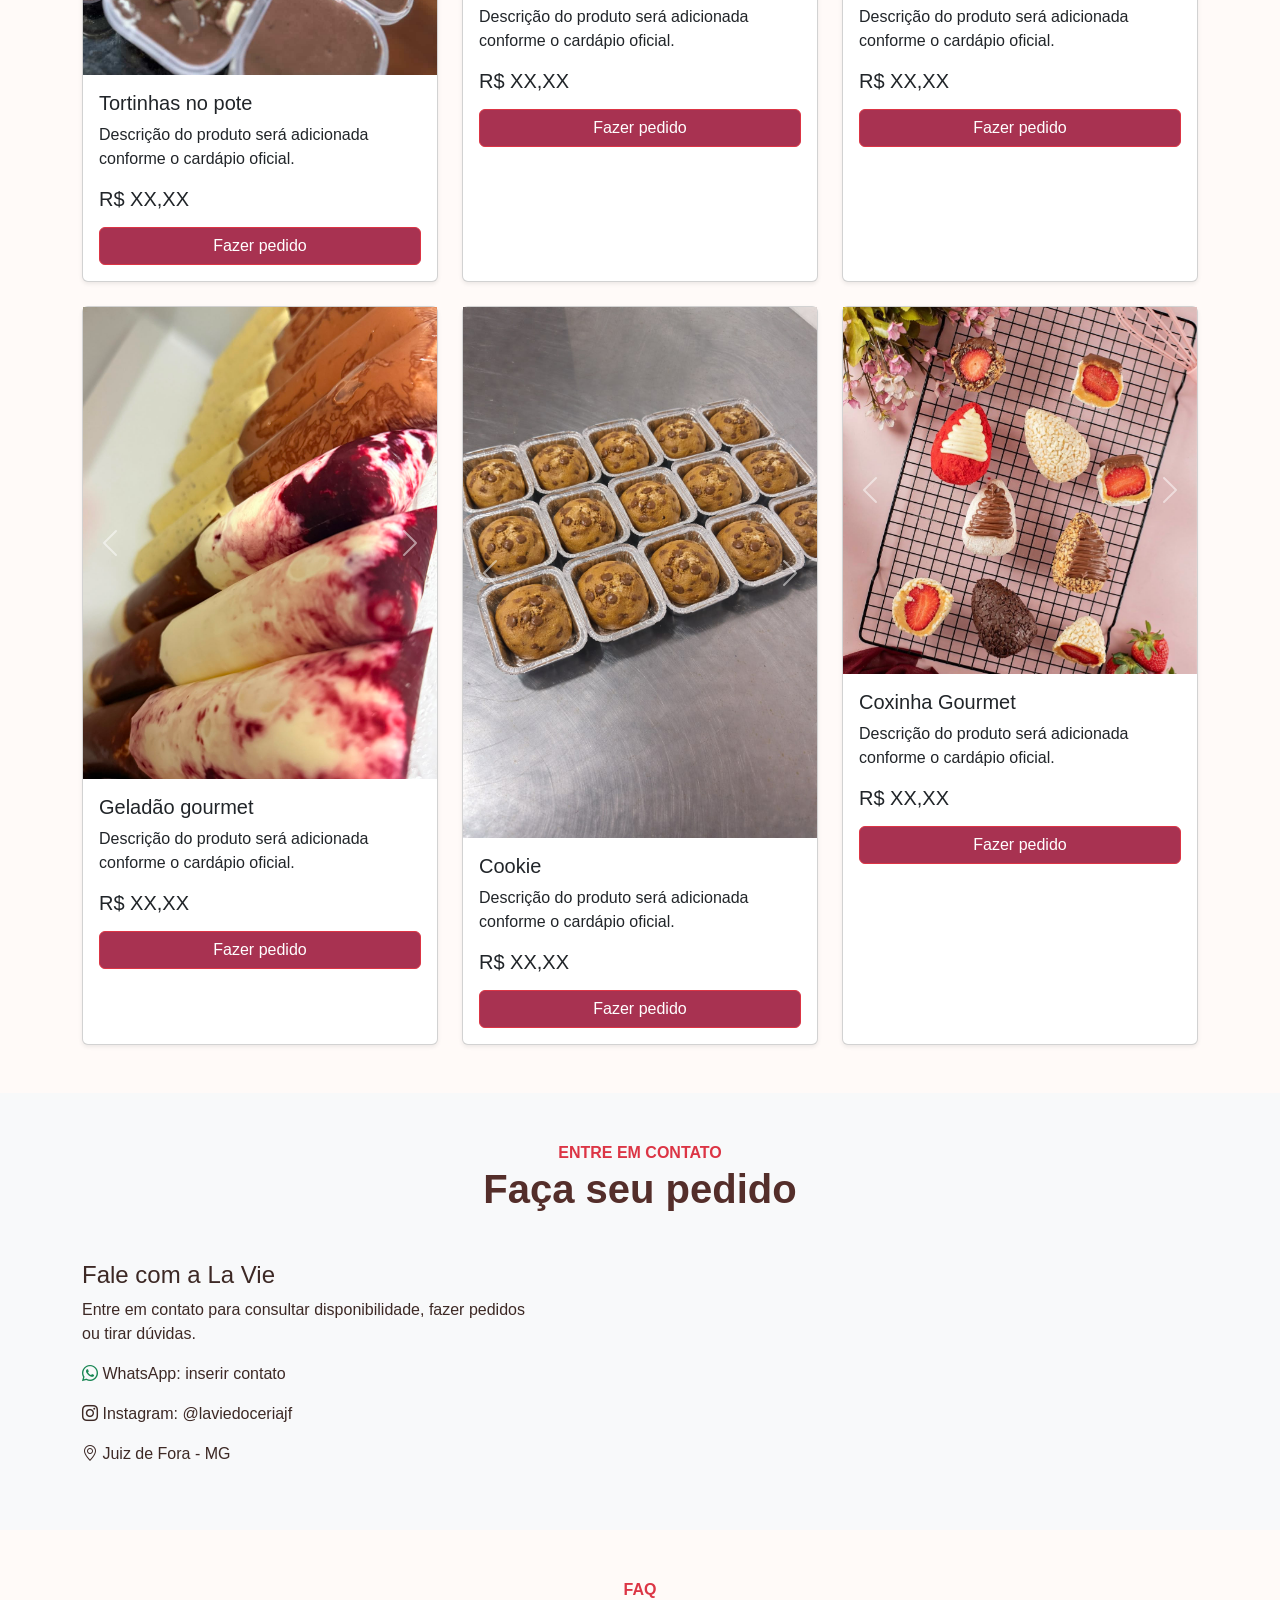
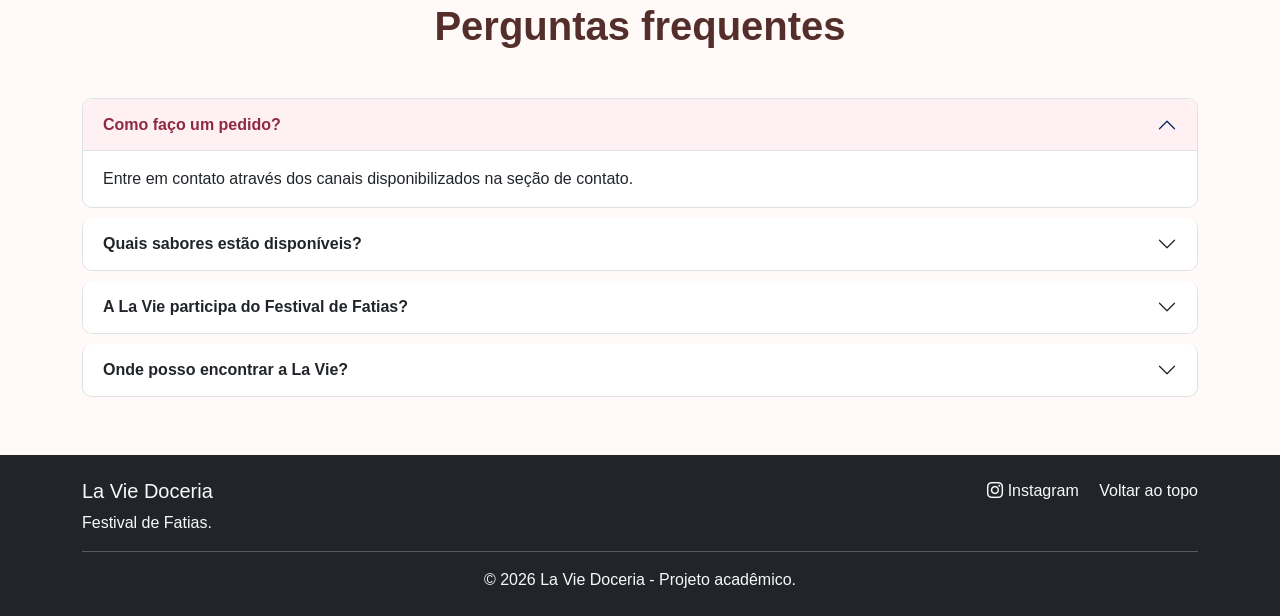
==== commit efcc0e98: "Update index.html" ====
--- a/index.html
+++ b/index.html
@@ -746,9 +746,9 @@
                             <div class="carousel-item">
                             <img src="assets/images/doces/cookie_1.jpg" class="d-block w-100" alt="...">
                             </div>
-                            <div class="carousel-item">
+                            <!--<div class="carousel-item">
                             <img src="assets/images/doces/cookie_2.jpg" class="d-block w-100" alt="...">
-                            </div>
+                            </div>-->
                         </div>
                         <button class="carousel-control-prev" type="button" data-bs-target="#carouselRide_7" data-bs-slide="prev">
                             <span class="carousel-control-prev-icon" aria-hidden="true"></span>
@@ -800,7 +800,7 @@
                             </div>
                             <!--<div class="carousel-item">
                             <img src="assets/images/doces/coxinha_2.jpg" class="d-block w-100" alt="...">
-                            </div>
+                            </div>-->
                         </div>
                         <button class="carousel-control-prev" type="button" data-bs-target="#carouselRide_8" data-bs-slide="prev">
                             <span class="carousel-control-prev-icon" aria-hidden="true"></span>
@@ -809,7 +809,7 @@
                         <button class="carousel-control-next" type="button" data-bs-target="#carouselRide_8" data-bs-slide="next">
                             <span class="carousel-control-next-icon" aria-hidden="true"></span>
                             <span class="visually-hidden">Next</span>
-                        </button>-->
+                        </button>
                         </div>
 
                             <div class="card-body">
--- a/assets/css/style.css
+++ b/assets/css/style.css
@@ -22,6 +22,13 @@
 
 
 /* NAVBAR*/
+
+.logo {
+    width: 65px !important;
+    height: 65px !important;
+    object-fit: contain;
+    display: block;
+}
 
 .navbar {
     min-height: 70px;
@@ -90,93 +97,10 @@
 }
 
 
-/*ESPAÇOS PARA IMAGENS*/
-
-.hero-image-placeholder,
-.image-placeholder {
-    min-height: 350px;
-
-    display: flex;
-    flex-direction: column;
-
-    align-items: center;
-    justify-content: center;
-
-    background-color: #f5dfe3;
-
-    border-radius: 20px;
-
-    color: #a83251;
-
-    text-align: center;
-}
-
-.hero-image-placeholder i,
-.image-placeholder i {
-    font-size: 4rem;
-}
-
-.hero-image-placeholder p,
-.image-placeholder p {
-    margin-top: 10px;
-    font-weight: bold;
-}
-
-
-/*CARDS DO FESTIVAL */
-
-.card {
-    border-radius: 16px;
-    overflow: hidden;
-}
-
-.card:hover {
-    transform: translateY(-5px);
-    transition: 0.3s;
-}
-
-.card-title {
-    color: #542e2a;
-}
-
-.text-danger {
-    color: #a83251 !important;
-}
-
-
-/*CARDS DO CARDÁPIO */
-
-.product-card {
-    border: none;
-    transition: 0.3s;
-}
-
-.product-card:hover {
-    transform: translateY(-8px);
-    box-shadow: 0 10px 25px rgba(0, 0, 0, 0.12) !important;
-}
-
-.product-image {
-    height: 220px;
-
-    display: flex;
-    align-items: center;
-    justify-content: center;
-
-    background-color: #f5dfe3;
-
-    color: #a83251;
-}
-
-.product-image i {
-    font-size: 4rem;
-}
-
-
 /*BOTÕES */
 
 .btn-danger {
-    background-color: #a83251;
+    background-color: #a83251;1
     border-color: #a83251;
 }
 
@@ -185,19 +109,13 @@
     border-color: #8f2942;
 }
 
+/*CARDÁPIO */
 
-/*FORMULÁRIO*/
-
-.form-control {
-    border-radius: 10px;
-    padding: 12px;
+.carousel-item {
+    width: 100%;
+    height: 100%;
+    aspect-ratio: 1 / 1;
 }
-
-.form-control:focus {
-    border-color: #a83251;
-    box-shadow: 0 0 0 0.2rem rgba(168, 50, 81, 0.15);
-}
-
 
 /*FAQ */
 
@@ -238,14 +156,6 @@
 
 /*RESPONSIVIDADE */
 
-.logo {
-    width: 50px !important;
-    height: 50px !important;
-    object-fit: contain;
-    display: block;
-}
-
-
 @media (max-width: 768px) {
 
     .hero-section {
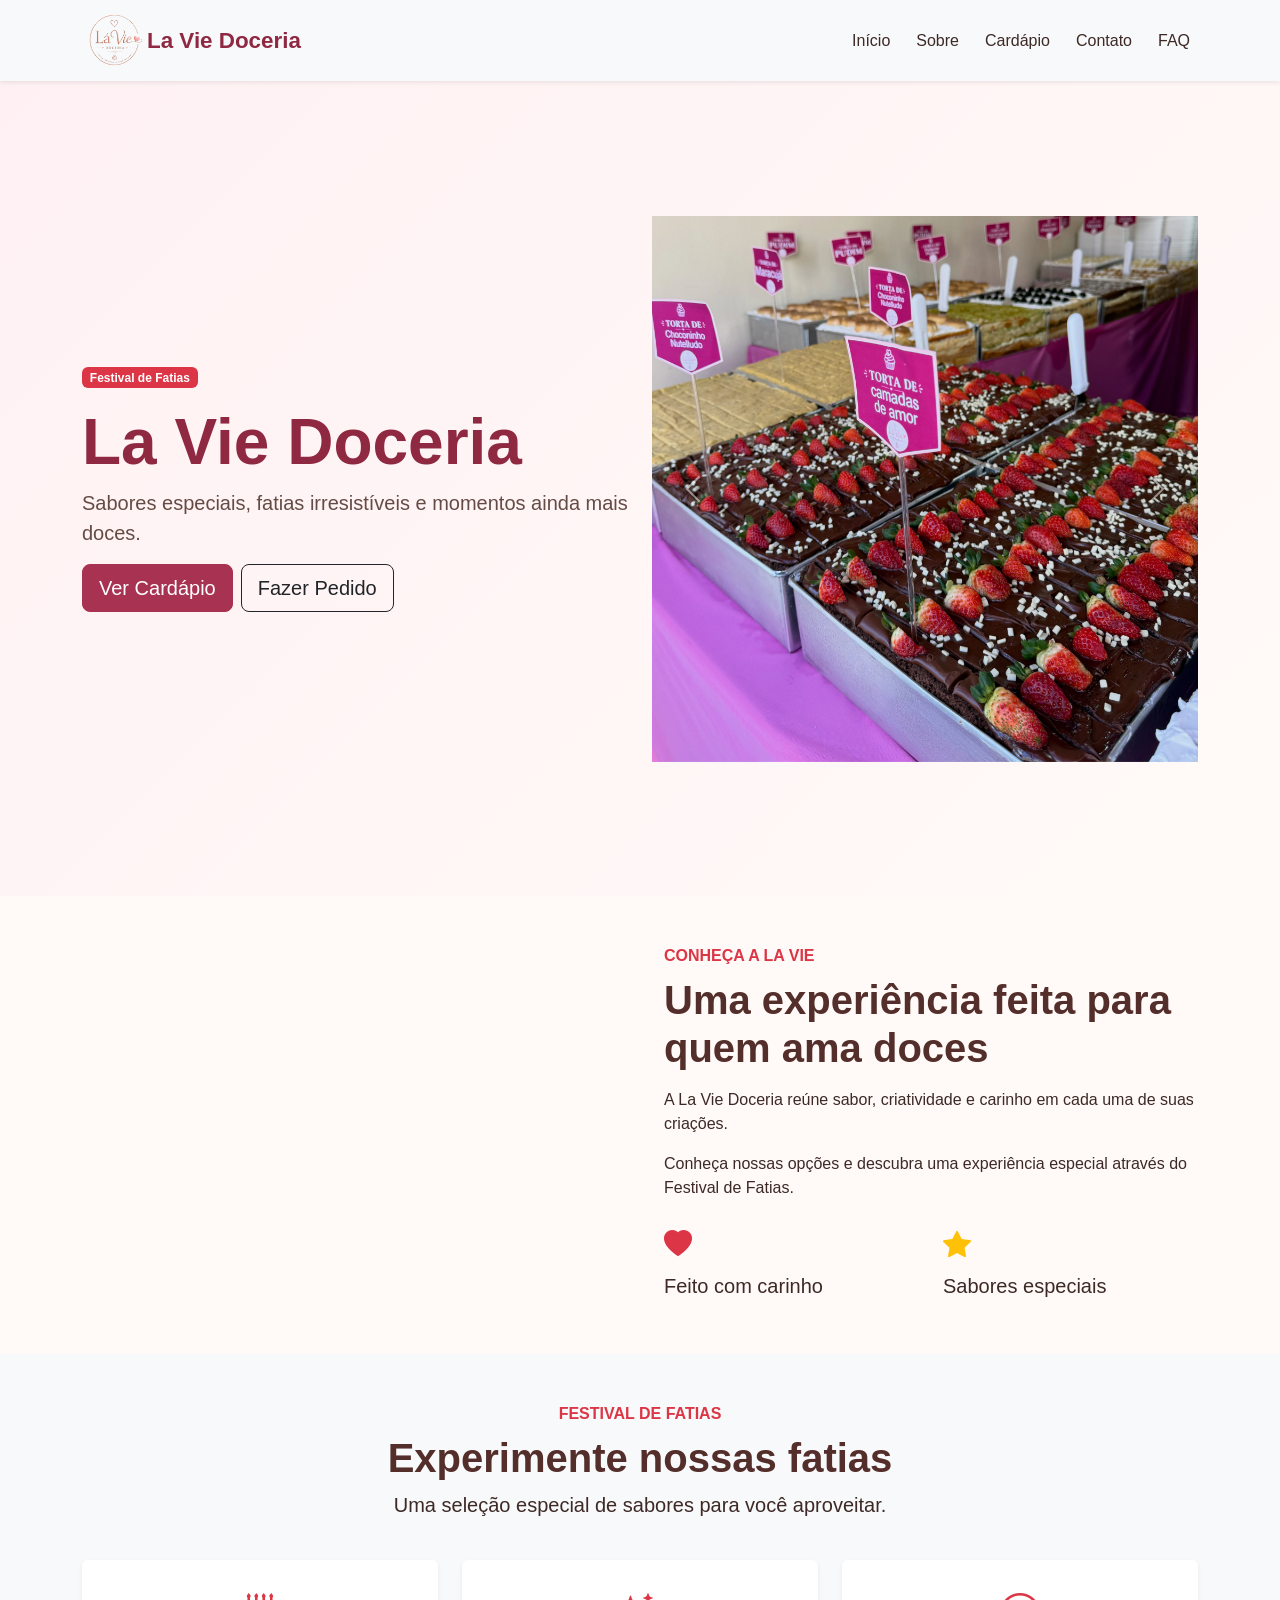
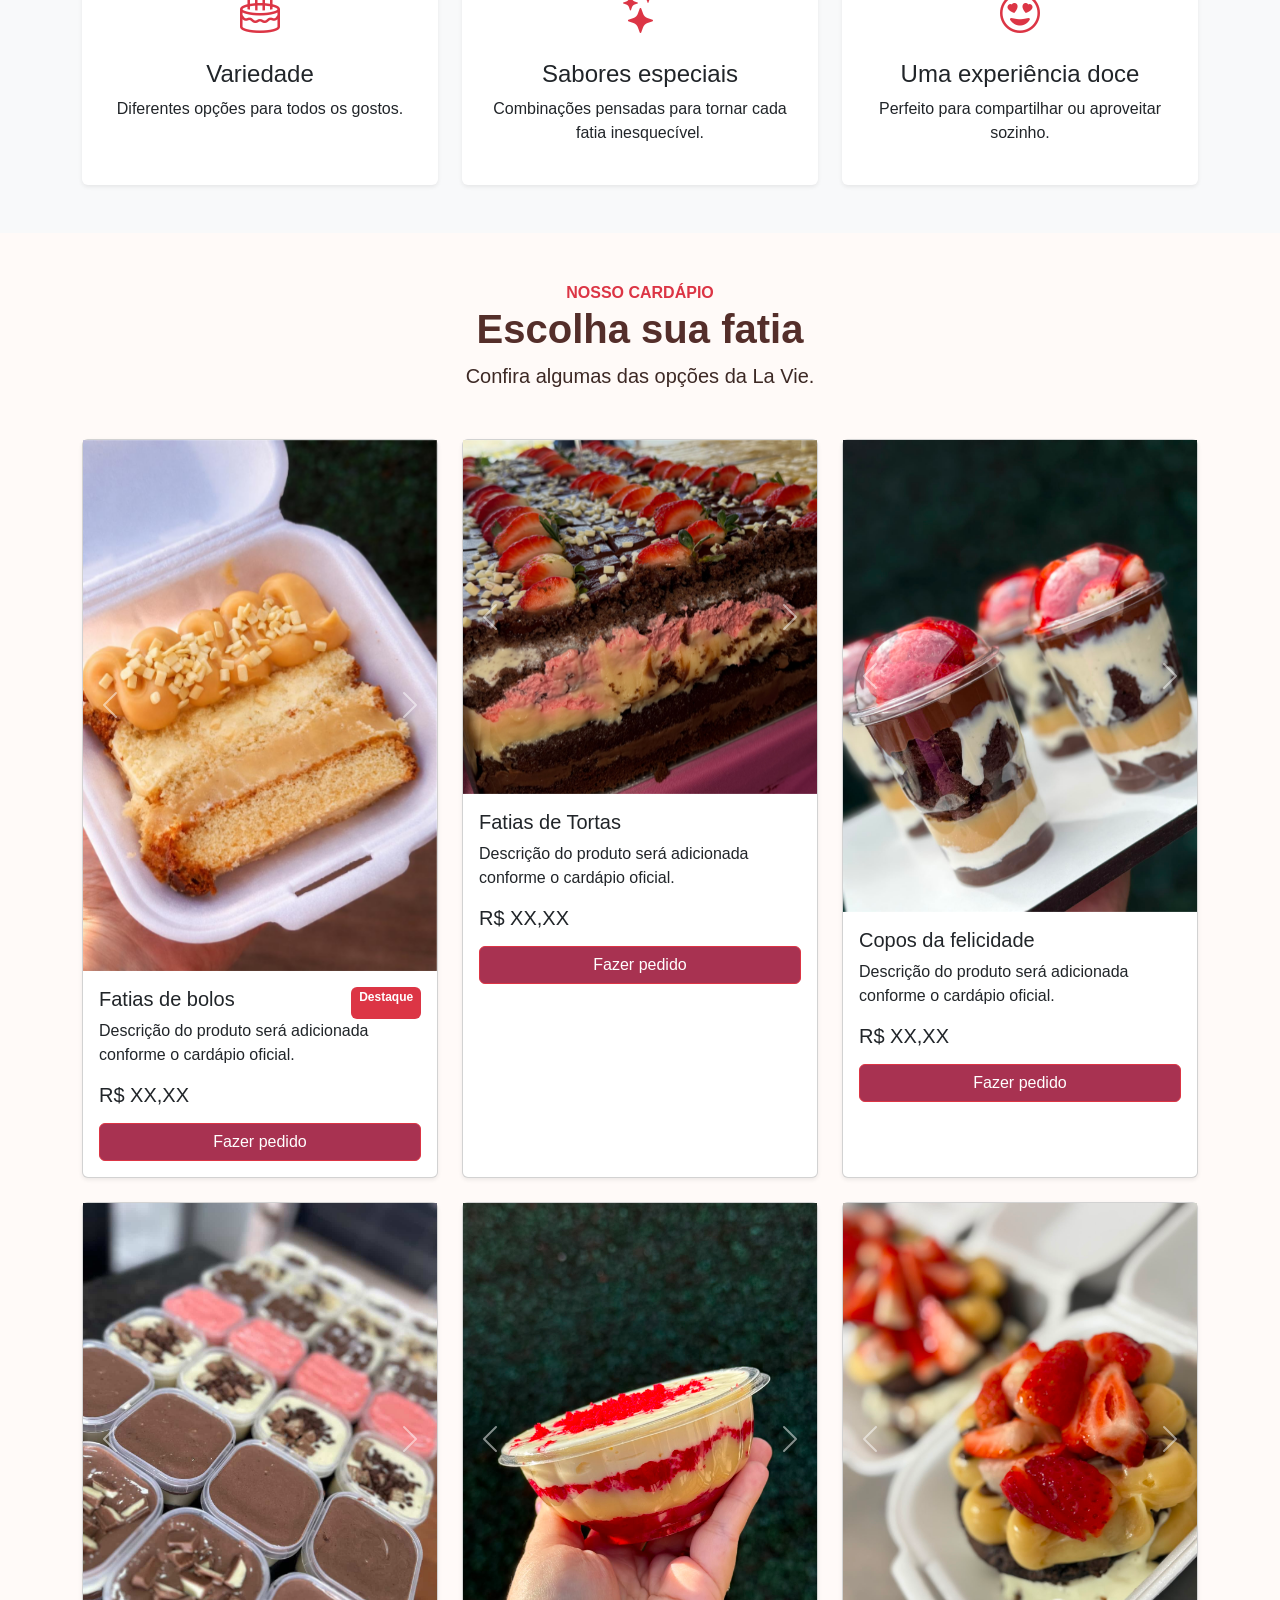
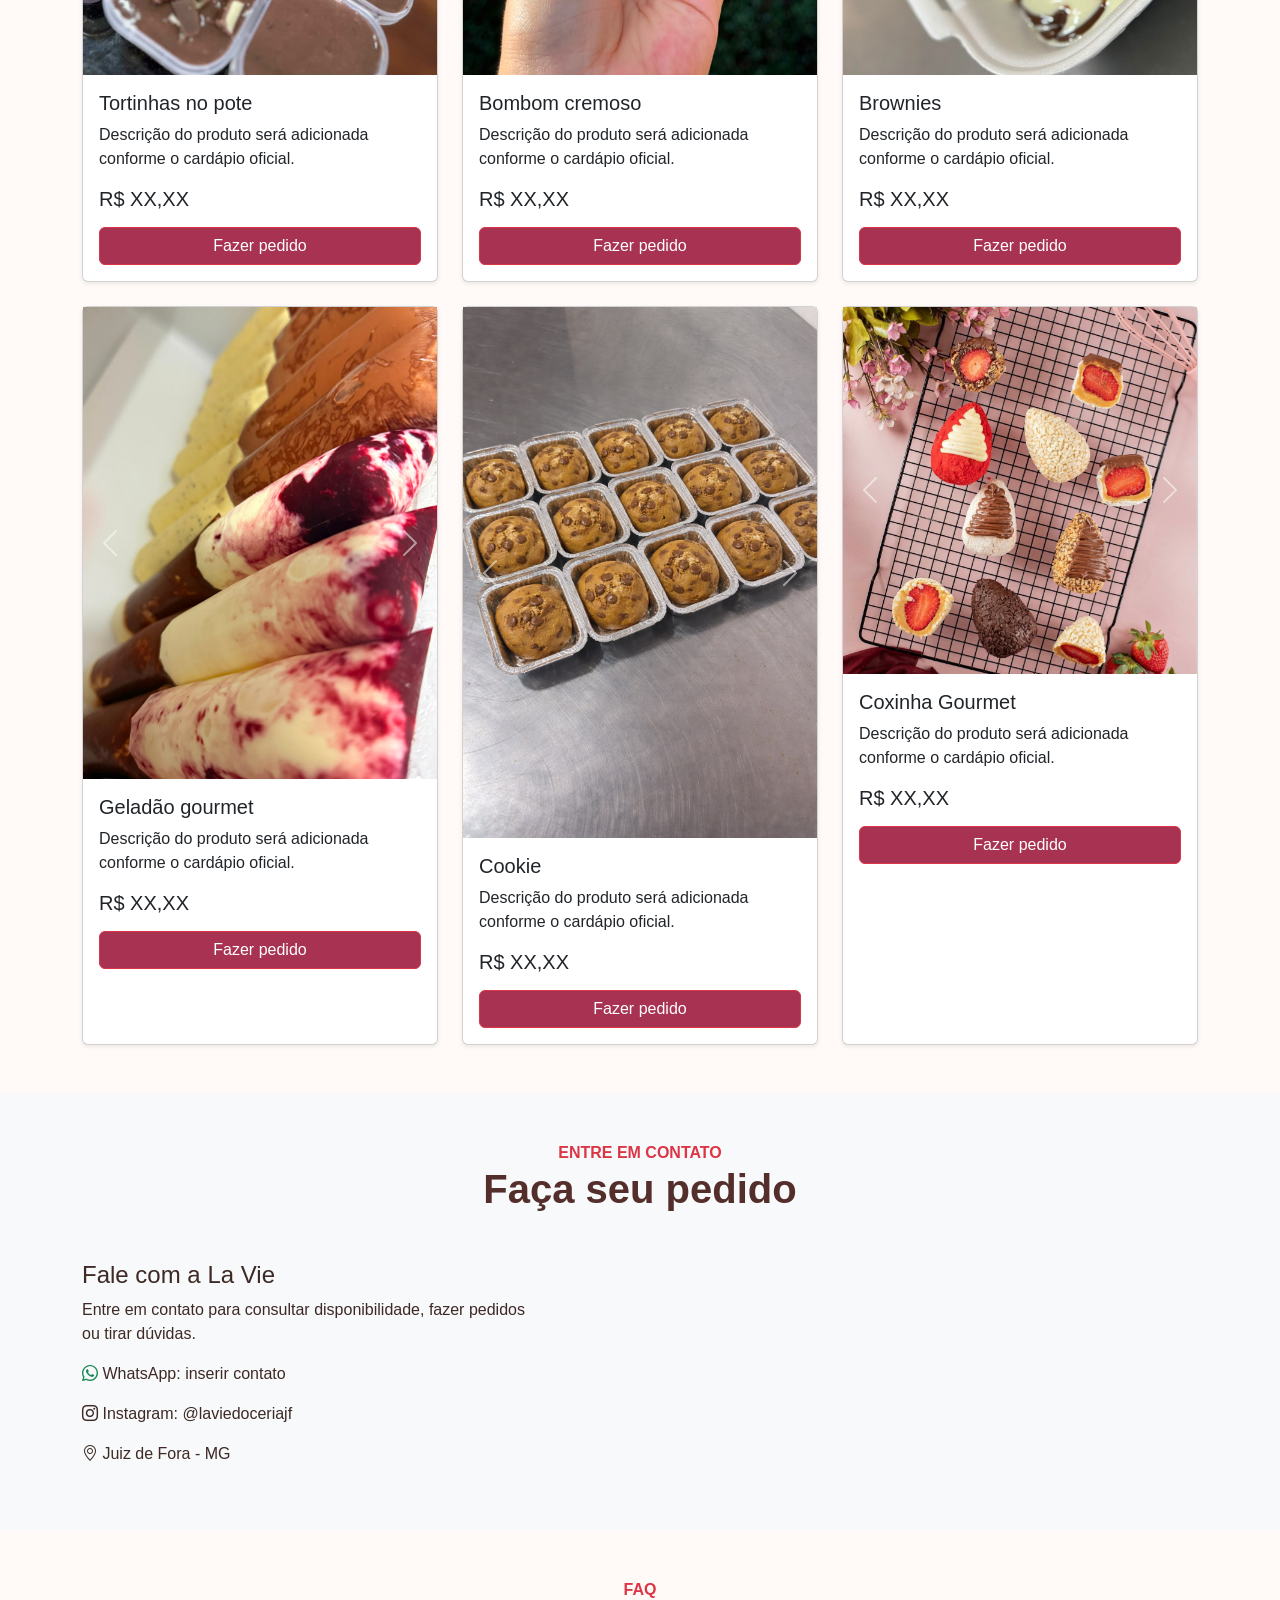
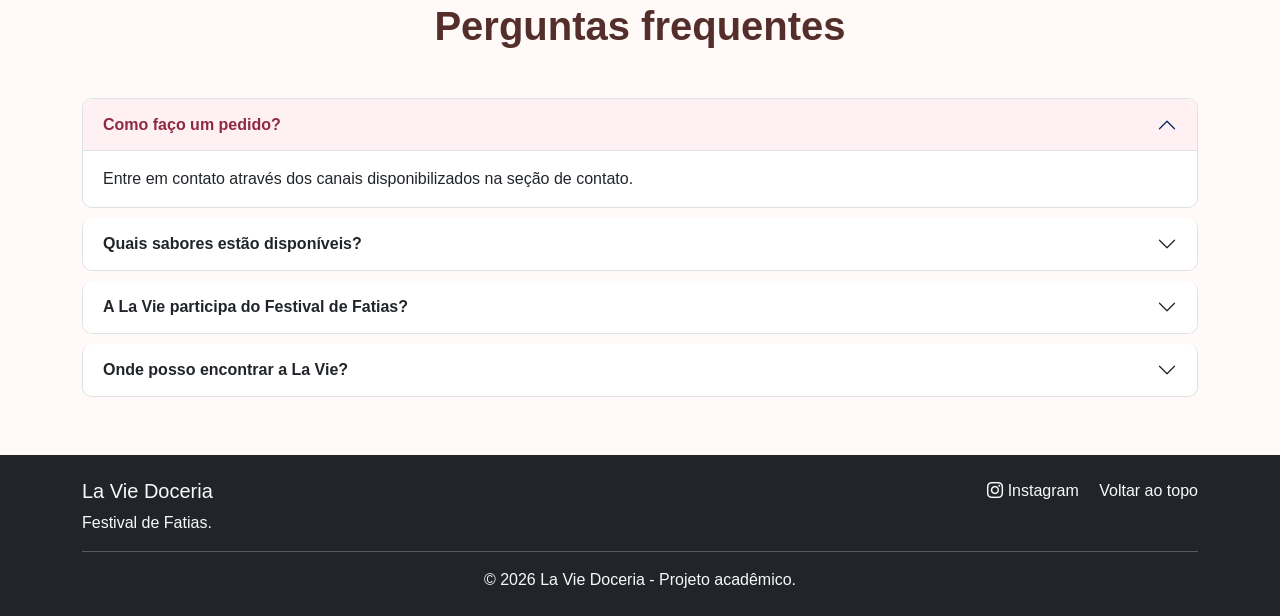
==== commit ab4dfb9e: "Final" ====
--- a/index.html
+++ b/index.html
@@ -587,9 +587,9 @@
                             <div class="carousel-item">
                             <img src="assets/images/doces/bom_c_1.jpg" class="d-block w-100" alt="...">
                             </div>
-                            <div class="carousel-item">
+                            <!--<div class="carousel-item">
                             <img src="assets/images/doces/bom_c_2.jpg" class="d-block w-100" alt="...">
-                            </div>
+                            </div>-->
                         </div>
                         <button class="carousel-control-prev" type="button" data-bs-target="#carouselRide_4" data-bs-slide="prev">
                             <span class="carousel-control-prev-icon" aria-hidden="true"></span>
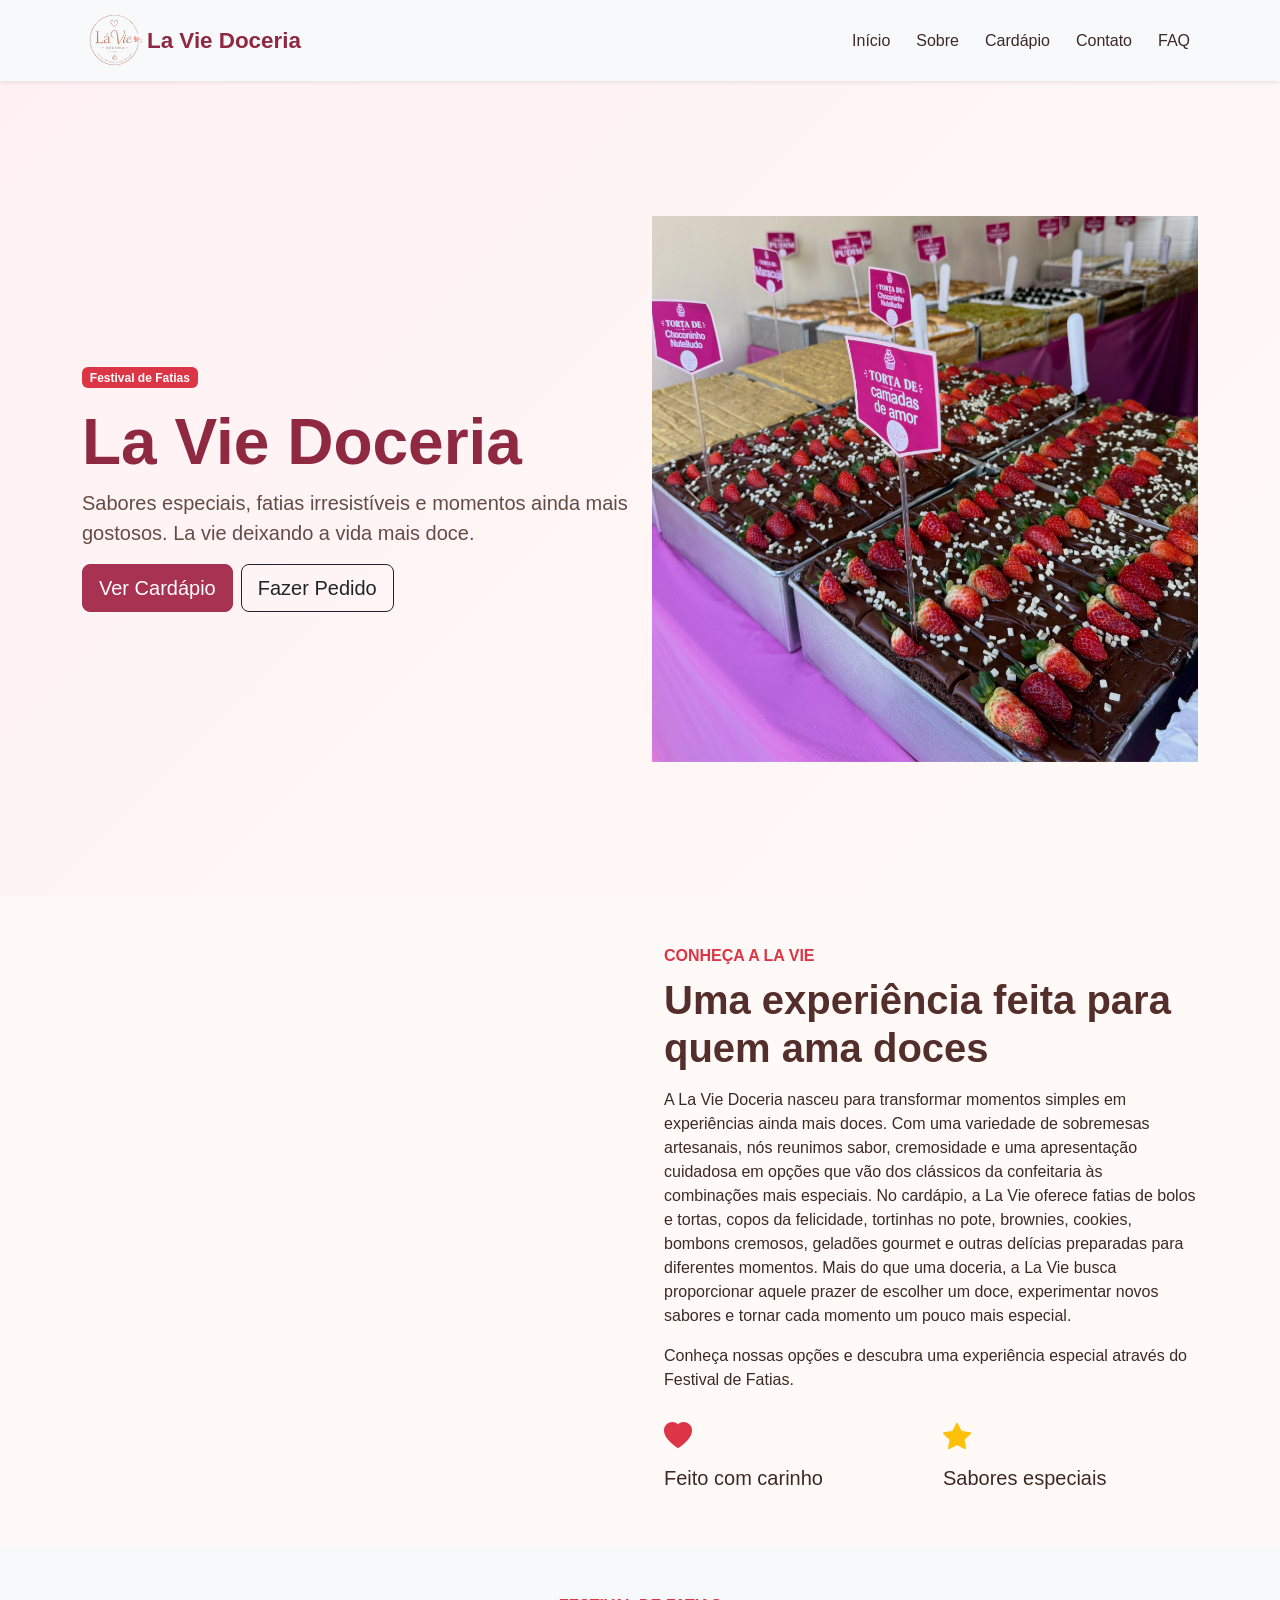
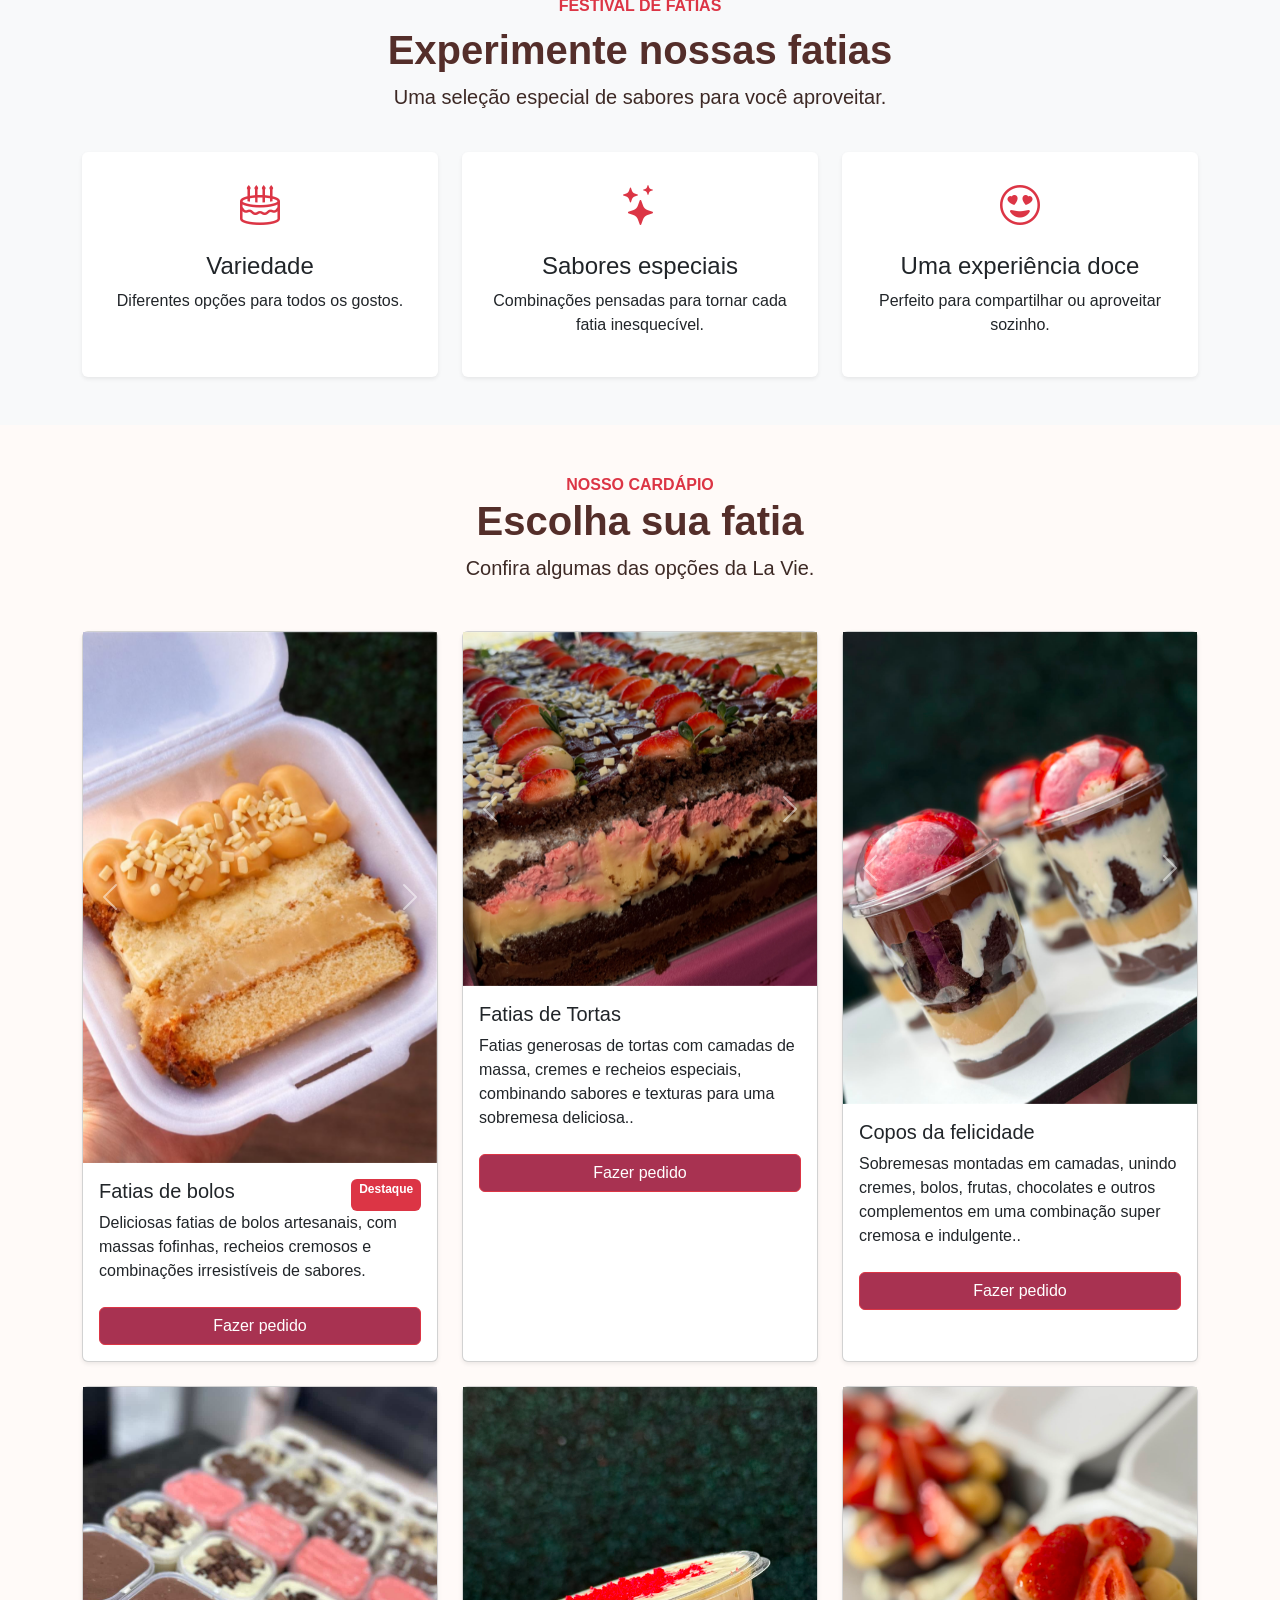
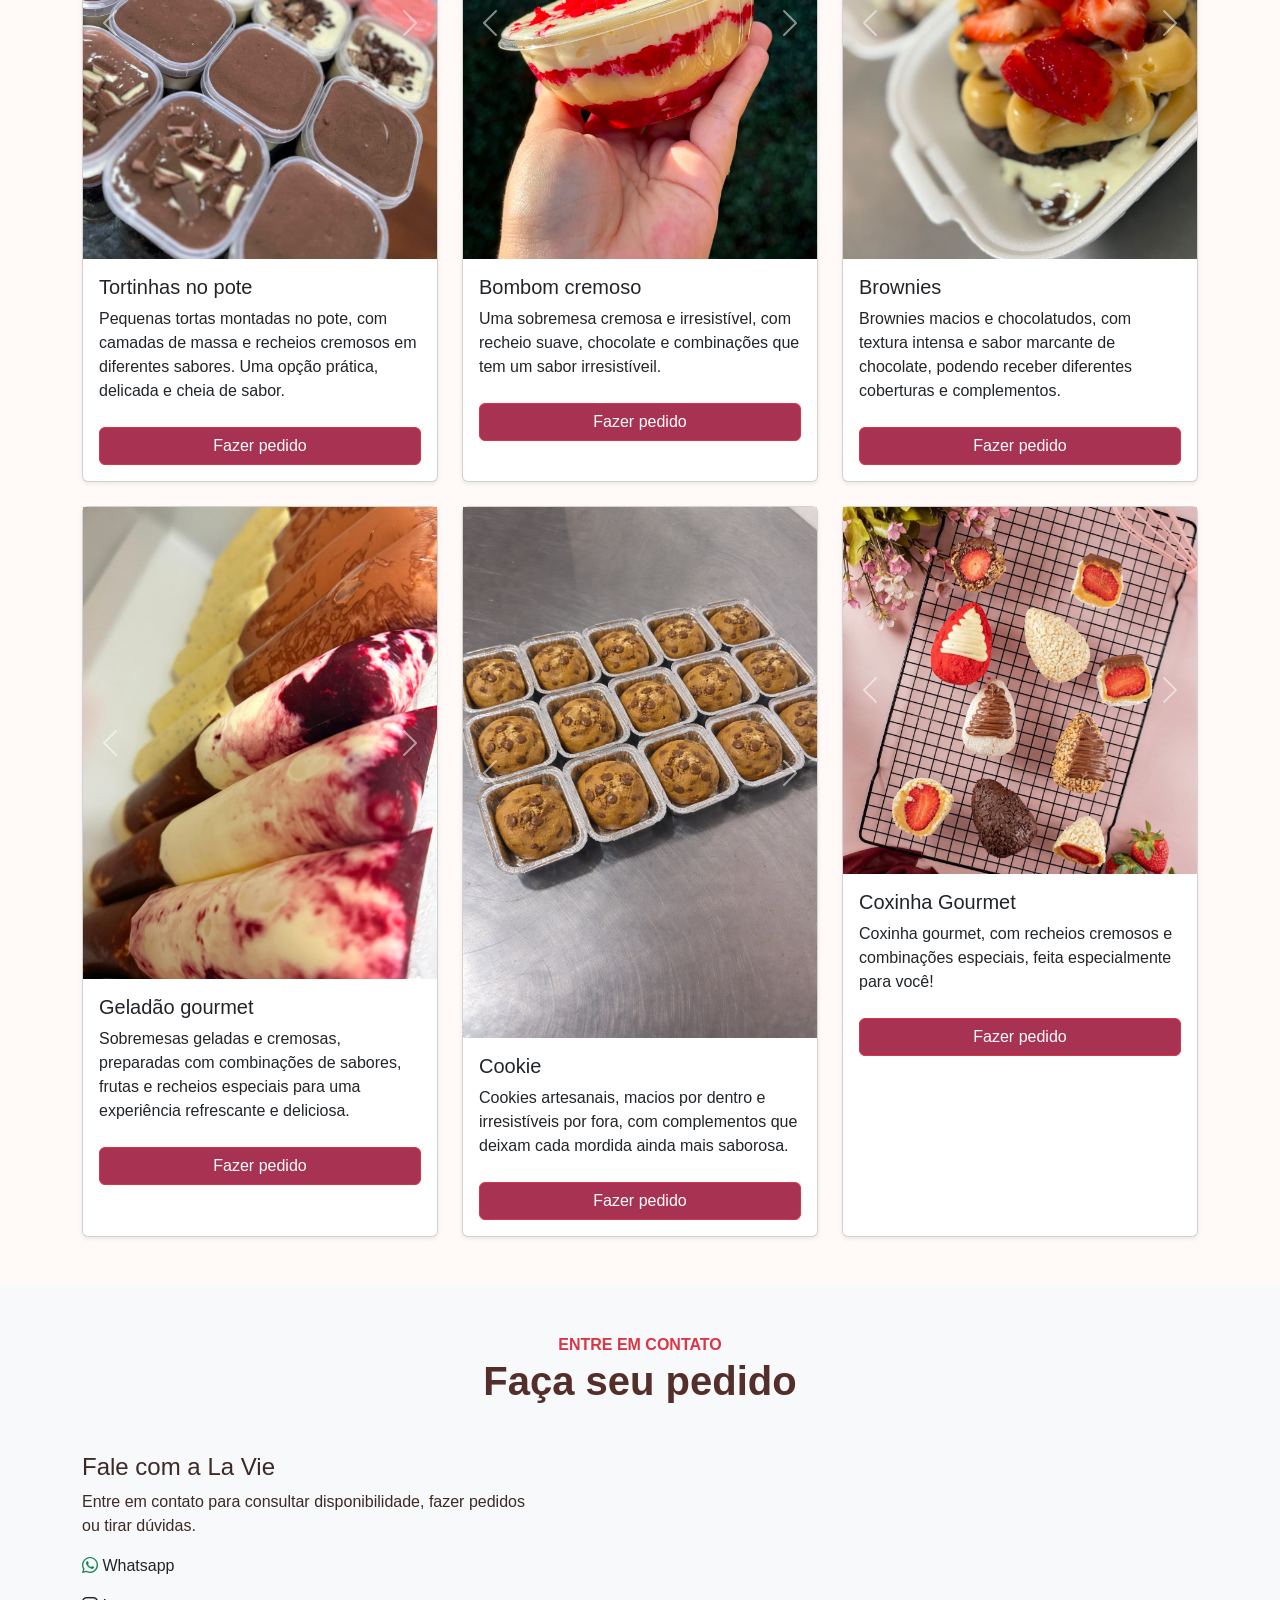
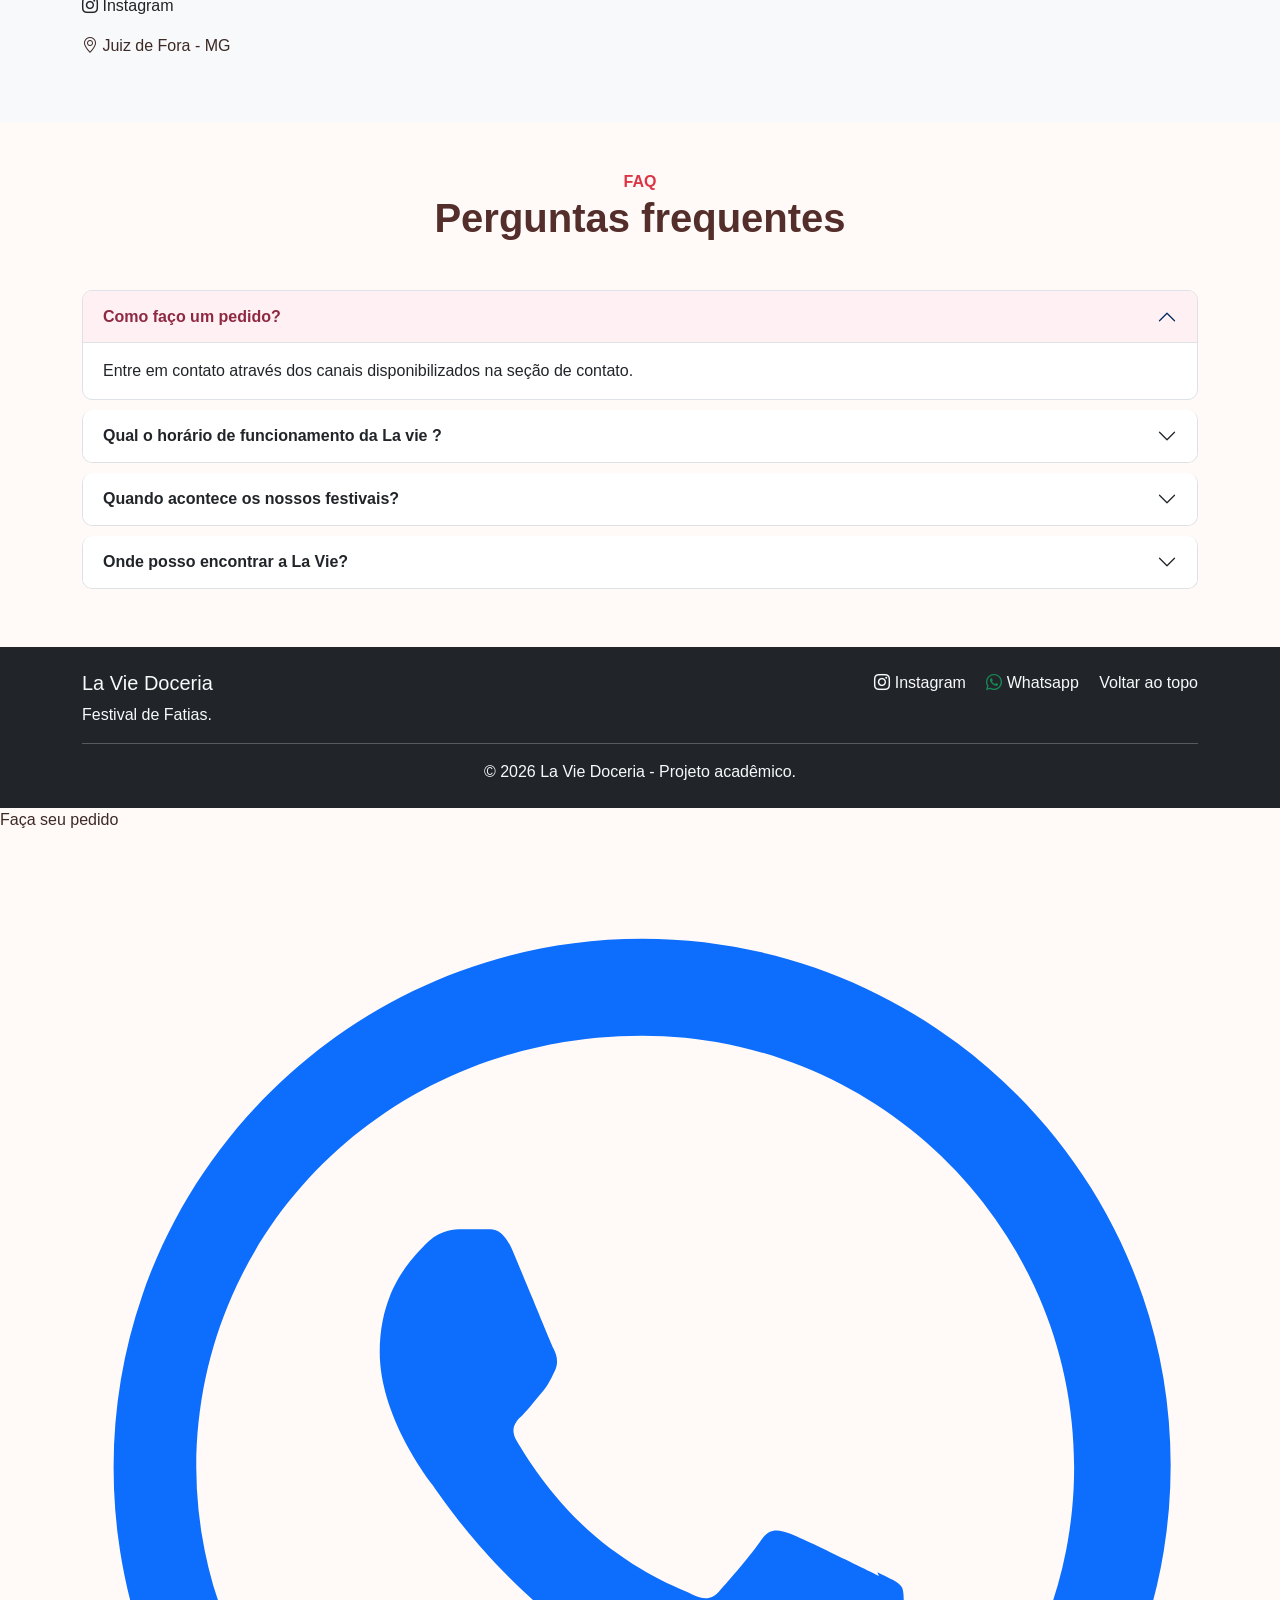
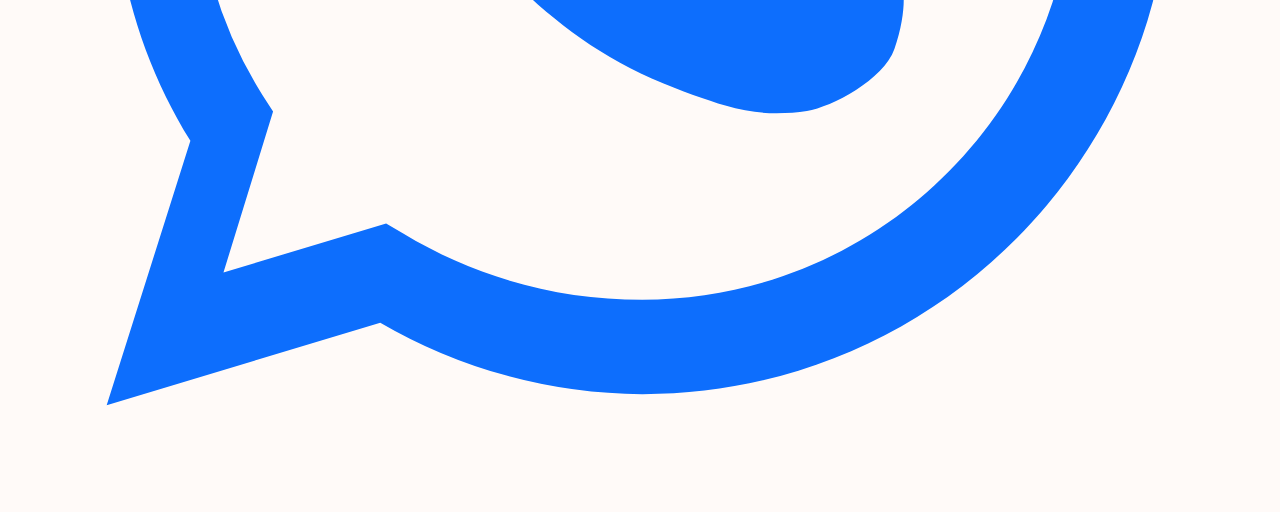
==== commit 9fd57a84: "Add files via upload" ====
--- a/index.html
+++ b/index.html
@@ -103,7 +103,9 @@
 
                         <p class="lead">
                             Sabores especiais, fatias irresistíveis
-                            e momentos ainda mais doces.
+                            e momentos ainda mais gostosos.
+
+                            La vie deixando a vida mais doce.
                         </p>
 
                         <div class="d-flex gap-2 justify-content-center justify-content-lg-start">
@@ -112,7 +114,7 @@
                                 Ver Cardápio
                             </a>
 
-                            <a href="#contato" class="btn btn-outline-dark btn-lg">
+                            <a href="http://wa.me/553291586375" class="btn btn-outline-dark btn-lg">
                                 Fazer Pedido
                             </a>
 
@@ -184,8 +186,12 @@
                         </h2>
 
                         <p class="mt-3">
-                            A La Vie Doceria reúne sabor, criatividade
-                            e carinho em cada uma de suas criações.
+                            A La Vie Doceria nasceu para transformar momentos simples em experiências ainda mais doces. Com uma variedade de sobremesas artesanais, nós reunimos sabor, cremosidade e uma apresentação cuidadosa em opções que vão dos clássicos da confeitaria às combinações mais especiais.
+
+                            No cardápio, a La Vie oferece fatias de bolos e tortas, copos da felicidade, tortinhas no pote, brownies, cookies, bombons cremosos, geladões gourmet e outras delícias preparadas para diferentes momentos.
+
+                            Mais do que uma doceria, a La Vie busca proporcionar aquele prazer de escolher um doce, experimentar novos sabores e tornar cada momento um pouco mais especial.
+                            
                         </p>
 
                         <p>
@@ -388,14 +394,10 @@
                                 </div>
 
                                 <p class="card-text">
-                                    Descrição do produto será adicionada
-                                    conforme o cardápio oficial.
+                                    Deliciosas fatias de bolos artesanais, com massas fofinhas, recheios cremosos e combinações irresistíveis de sabores.
                                 </p>
 
-                                <h5>
-                                    R$ XX,XX
-                                </h5>
-
+                        
                                 <a href="#contato"
                                     class="btn btn-danger w-100 mt-2">
                                     Fazer pedido
@@ -443,14 +445,10 @@
                                 </h5>
 
                                 <p class="card-text">
-                                    Descrição do produto será adicionada
-                                    conforme o cardápio oficial.
+                                    Fatias generosas de tortas com camadas de massa, cremes e recheios especiais, combinando sabores e texturas para uma sobremesa deliciosa..
                                 </p>
 
-                                <h5>
-                                    R$ XX,XX
-                                </h5>
-
+                        
                                 <a href="#contato"
                                     class="btn btn-danger w-100 mt-2">
                                     Fazer pedido
@@ -498,14 +496,10 @@
                                 </h5>
 
                                 <p class="card-text">
-                                    Descrição do produto será adicionada
-                                    conforme o cardápio oficial.
+                                    Sobremesas montadas em camadas, unindo cremes, bolos, frutas, chocolates e outros complementos em uma combinação super cremosa e indulgente..
                                 </p>
 
-                                <h5>
-                                    R$ XX,XX
-                                </h5>
-
+                                
                                 <a href="#contato"
                                     class="btn btn-danger w-100 mt-2">
                                     Fazer pedido
@@ -553,14 +547,11 @@
                                 </h5>
 
                                 <p class="card-text">
-                                    Descrição do produto será adicionada
-                                    conforme o cardápio oficial.
+                                    Pequenas tortas montadas no pote, com camadas de massa e recheios cremosos em diferentes sabores. 
+                                    Uma opção prática, delicada e cheia de sabor.
                                 </p>
 
-                                <h5>
-                                    R$ XX,XX
-                                </h5>
-
+                            
                                 <a href="#contato"
                                     class="btn btn-danger w-100 mt-2">
                                     Fazer pedido
@@ -608,14 +599,10 @@
                                 </h5>
 
                                 <p class="card-text">
-                                    Descrição do produto será adicionada
-                                    conforme o cardápio oficial.
+                                    Uma sobremesa cremosa e irresistível, com recheio suave, chocolate e combinações que tem um sabor irresistíveil.
                                 </p>
 
-                                <h5>
-                                    R$ XX,XX
-                                </h5>
-
+                            
                                 <a href="#contato"
                                     class="btn btn-danger w-100 mt-2">
                                     Fazer pedido
@@ -663,14 +650,10 @@
                                 </h5>
 
                                 <p class="card-text">
-                                    Descrição do produto será adicionada
-                                    conforme o cardápio oficial.
+                                    Brownies macios e chocolatudos, com textura intensa e sabor marcante de chocolate, podendo receber diferentes coberturas e complementos.
                                 </p>
 
-                                <h5>
-                                    R$ XX,XX
-                                </h5>
-
+                                
                                 <a href="#contato"
                                     class="btn btn-danger w-100 mt-2">
                                     Fazer pedido
@@ -715,14 +698,10 @@
                                 </h5>
 
                                 <p class="card-text">
-                                    Descrição do produto será adicionada
-                                    conforme o cardápio oficial.
+                                    Sobremesas geladas e cremosas, preparadas com combinações de sabores, frutas e recheios especiais para uma experiência refrescante e deliciosa.
                                 </p>
 
-                                <h5>
-                                    R$ XX,XX
-                                </h5>
-
+                                
                                 <a href="#contato"
                                     class="btn btn-danger w-100 mt-2">
                                     Fazer pedido
@@ -767,14 +746,10 @@
                                 </h5>
 
                                 <p class="card-text">
-                                    Descrição do produto será adicionada
-                                    conforme o cardápio oficial.
+                                    Cookies artesanais, macios por dentro e irresistíveis por fora, com complementos que deixam cada mordida ainda mais saborosa.
                                 </p>
 
-                                <h5>
-                                    R$ XX,XX
-                                </h5>
-
+                            
                                 <a href="#contato"
                                     class="btn btn-danger w-100 mt-2">
                                     Fazer pedido
@@ -819,14 +794,10 @@
                                 </h5>
                                 
                                 <p class="card-text">
-                                    Descrição do produto será adicionada
-                                    conforme o cardápio oficial.
+                                    Coxinha gourmet, com recheios cremosos e combinações especiais, feita especialmente para você! 
                                 </p>
 
-                                <h5>
-                                    R$ XX,XX
-                                </h5>
-
+                                
                                 <a href="#contato"
                                     class="btn btn-danger w-100 mt-2">
                                     Fazer pedido
@@ -873,16 +844,32 @@
                         Entre em contato para consultar disponibilidade,
                         fazer pedidos ou tirar dúvidas.
                     </p>
-
+                    
                     <p>
+                        <a
+                        href="http://wa.me/553291586375"
+                        target="_blank"
+                        class="text-dark me-3" style="text-decoration: none">
+
                         <i class="bi bi-whatsapp text-success"></i>
-                        WhatsApp: inserir contato
+                        Whatsapp
+
+                        </a>
                     </p>
+                
 
                     <p>
+                        <a
+                        href="https://www.instagram.com/laviedoceriajf/"
+                        target="_blank"
+                        class="text-dark me-3" style="text-decoration: none">
+
                         <i class="bi bi-instagram"></i>
-                        Instagram: @laviedoceriajf
+                        Instagram
+
+                        </a>
                     </p>
+                      
 
                     <p>
                         <i class="bi bi-geo-alt"></i>
@@ -959,7 +946,7 @@
                                 data-bs-toggle="collapse"
                                 data-bs-target="#pergunta2">
 
-                                Quais sabores estão disponíveis?
+                                Qual o horário de funcionamento da La vie ? 
 
                             </button>
 
@@ -971,7 +958,8 @@
                             data-bs-parent="#faqAccordion">
 
                             <div class="accordion-body">
-                                Consulte o cardápio atualizado da La Vie.
+                                Domingo 10:00 - 22:00
+.
                             </div>
 
                         </div>
@@ -989,7 +977,7 @@
                                 data-bs-toggle="collapse"
                                 data-bs-target="#pergunta3">
 
-                                A La Vie participa do Festival de Fatias?
+                              Quando acontece os nossos festivais?
 
                             </button>
 
@@ -1001,8 +989,7 @@
                             data-bs-parent="#faqAccordion">
 
                             <div class="accordion-body">
-                                Consulte as informações atualizadas
-                                sobre o Festival de Fatias.
+                                Qualquer evento da La vie será anunciado em nosso instagram oficial @laviedoceriajf. Acesse nosso instagram na seção de contato para mais informações.
                             </div>
 
                         </div>
@@ -1032,8 +1019,7 @@
                             data-bs-parent="#faqAccordion">
 
                             <div class="accordion-body">
-                                Consulte os canais oficiais da La Vie
-                                para informações sobre localização.
+                                Nossa fábrica está localizada no Bairro Industrial, enquanto nossos festivais são realizados, respectivamente, no bairro Manoel Honório.
                             </div>
 
                         </div>
@@ -1083,6 +1069,16 @@
                     </a>
 
                     <a
+                        href="http://wa.me/553291586375"
+                        target="_blank"
+                        class="text-light me-3" style="text-decoration: none">
+
+                        <i class="bi bi-whatsapp text-success"></i>
+                        Whatsapp
+
+                        </a>
+
+                    <a
                         href="#inicio"
                         class="text-light">
 
@@ -1113,6 +1109,15 @@
     <!-- JavaScript próprio -->
     <script src="js/script.js"></script>
 
+    <div class="wa-float">
+        <span class="wa-tooltip">Faça seu pedido</span>
+        <a href="http://wa.me/553291586375" target="_blank" class="wa-btn cta-wa" data-msg="Olá! Vim pelo site e gostaria de fazer um pedido" aria-label="Agendar pelo WhatsApp">
+          <svg viewBox="0 0 24 24" fill="currentColor"><path d="M12.04 2C6.58 2 2.13 6.45 2.13 11.91c0 1.87.5 3.62 1.44 5.13L2 22l5.13-1.55a9.85 9.85 0 004.91 1.34h.01c5.46 0 9.9-4.45 9.9-9.91C21.96 6.45 17.5 2 12.04 2zm0 18.02c-1.6 0-3.14-.43-4.48-1.24l-.32-.19-3.05.92.93-3.02-.2-.31a8.06 8.06 0 01-1.24-4.27c0-4.46 3.63-8.09 8.36-8.09 4.47 0 8.1 3.63 8.1 8.09 0 4.47-3.63 8.11-8.1 8.11zm4.44-6.07c-.24-.12-1.44-.71-1.66-.79-.22-.08-.39-.12-.55.12-.16.24-.63.79-.78.95-.14.16-.28.18-.52.06-.24-.12-1.02-.38-1.94-1.2-.72-.64-1.2-1.43-1.34-1.67-.14-.24-.02-.37.11-.49.11-.11.24-.28.36-.42.12-.14.16-.24.24-.4.08-.16.04-.3-.02-.42-.06-.12-.55-1.33-.76-1.82-.2-.48-.4-.42-.55-.42h-.47c-.16 0-.42.06-.64.3-.22.24-.84.82-.84 2s.86 2.32.98 2.48c.12.16 1.7 2.6 4.12 3.64.58.25 1.03.4 1.38.51.58.18 1.11.16 1.53.1.47-.07 1.44-.59 1.64-1.16.2-.57.2-1.06.14-1.16-.06-.1-.22-.16-.46-.28z"/></svg>
+        </a>
+    </div>
+
+
+
 </body>
 
 </html>
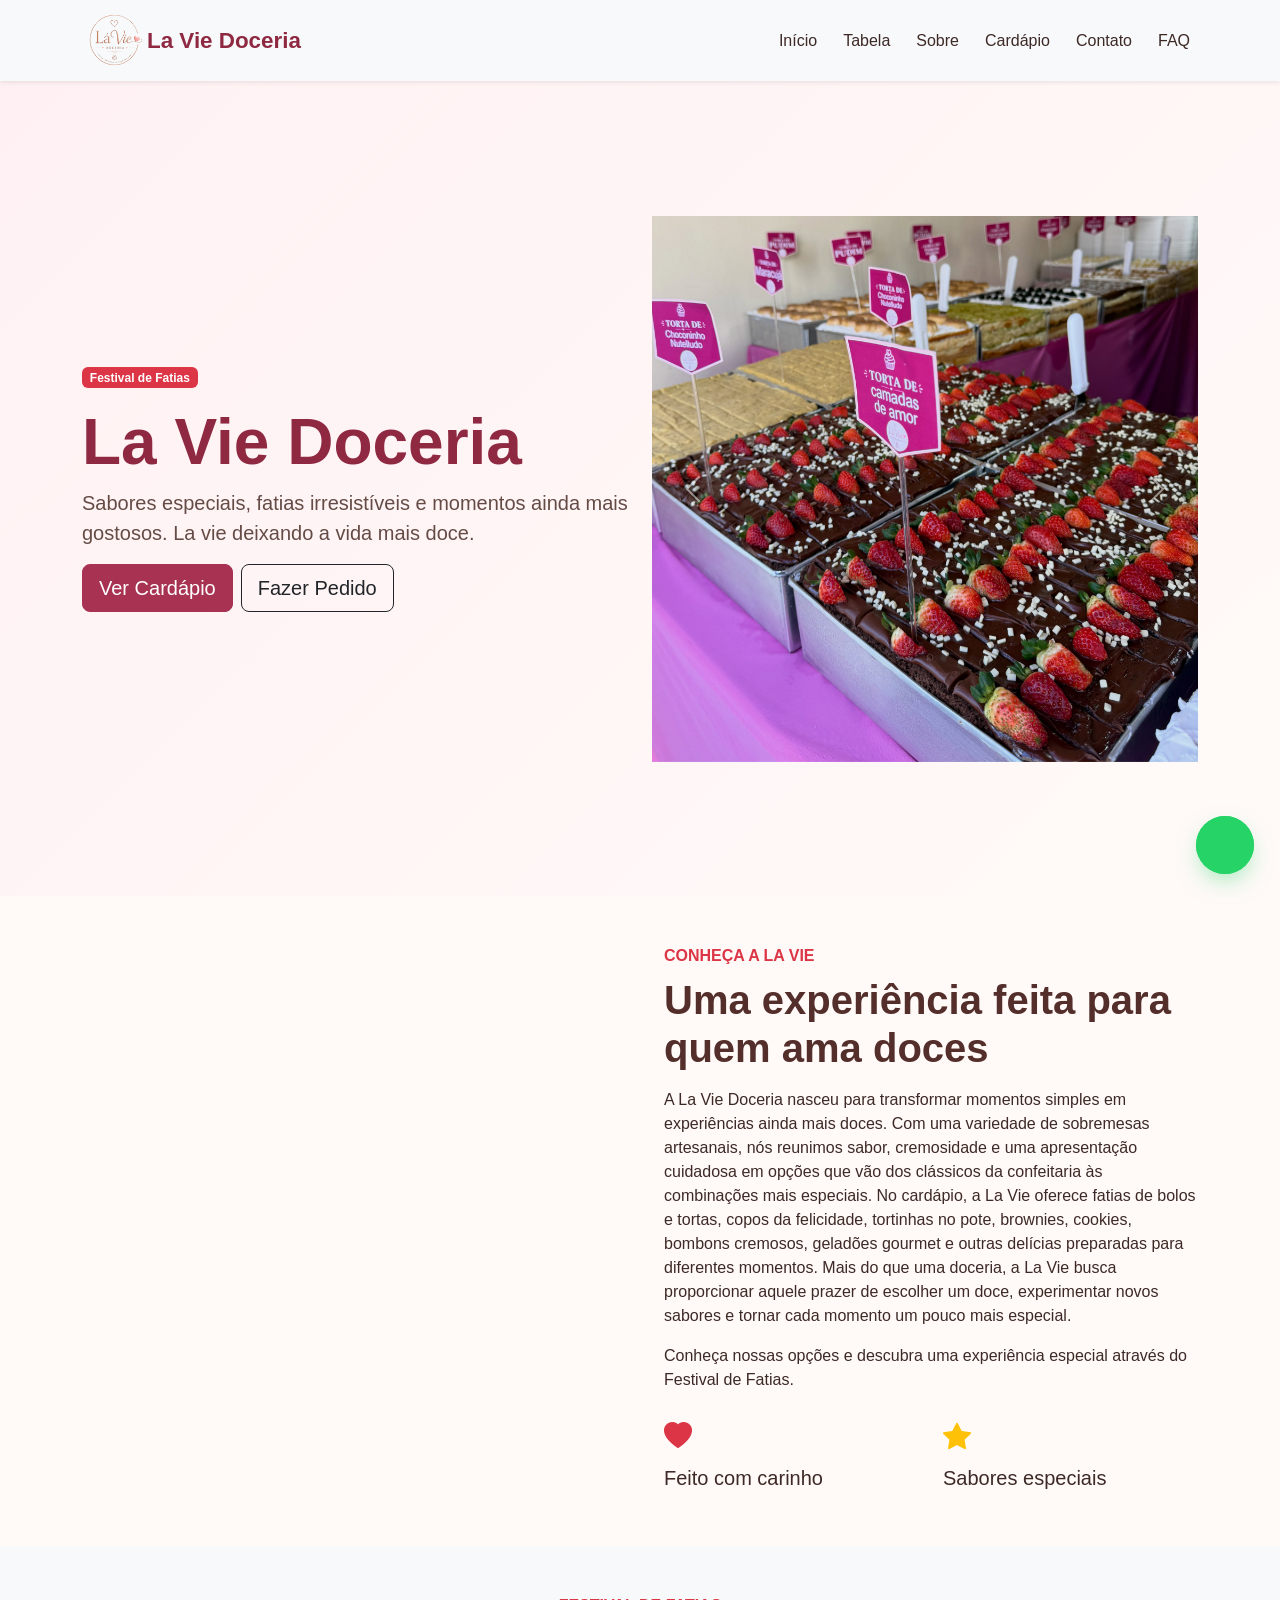
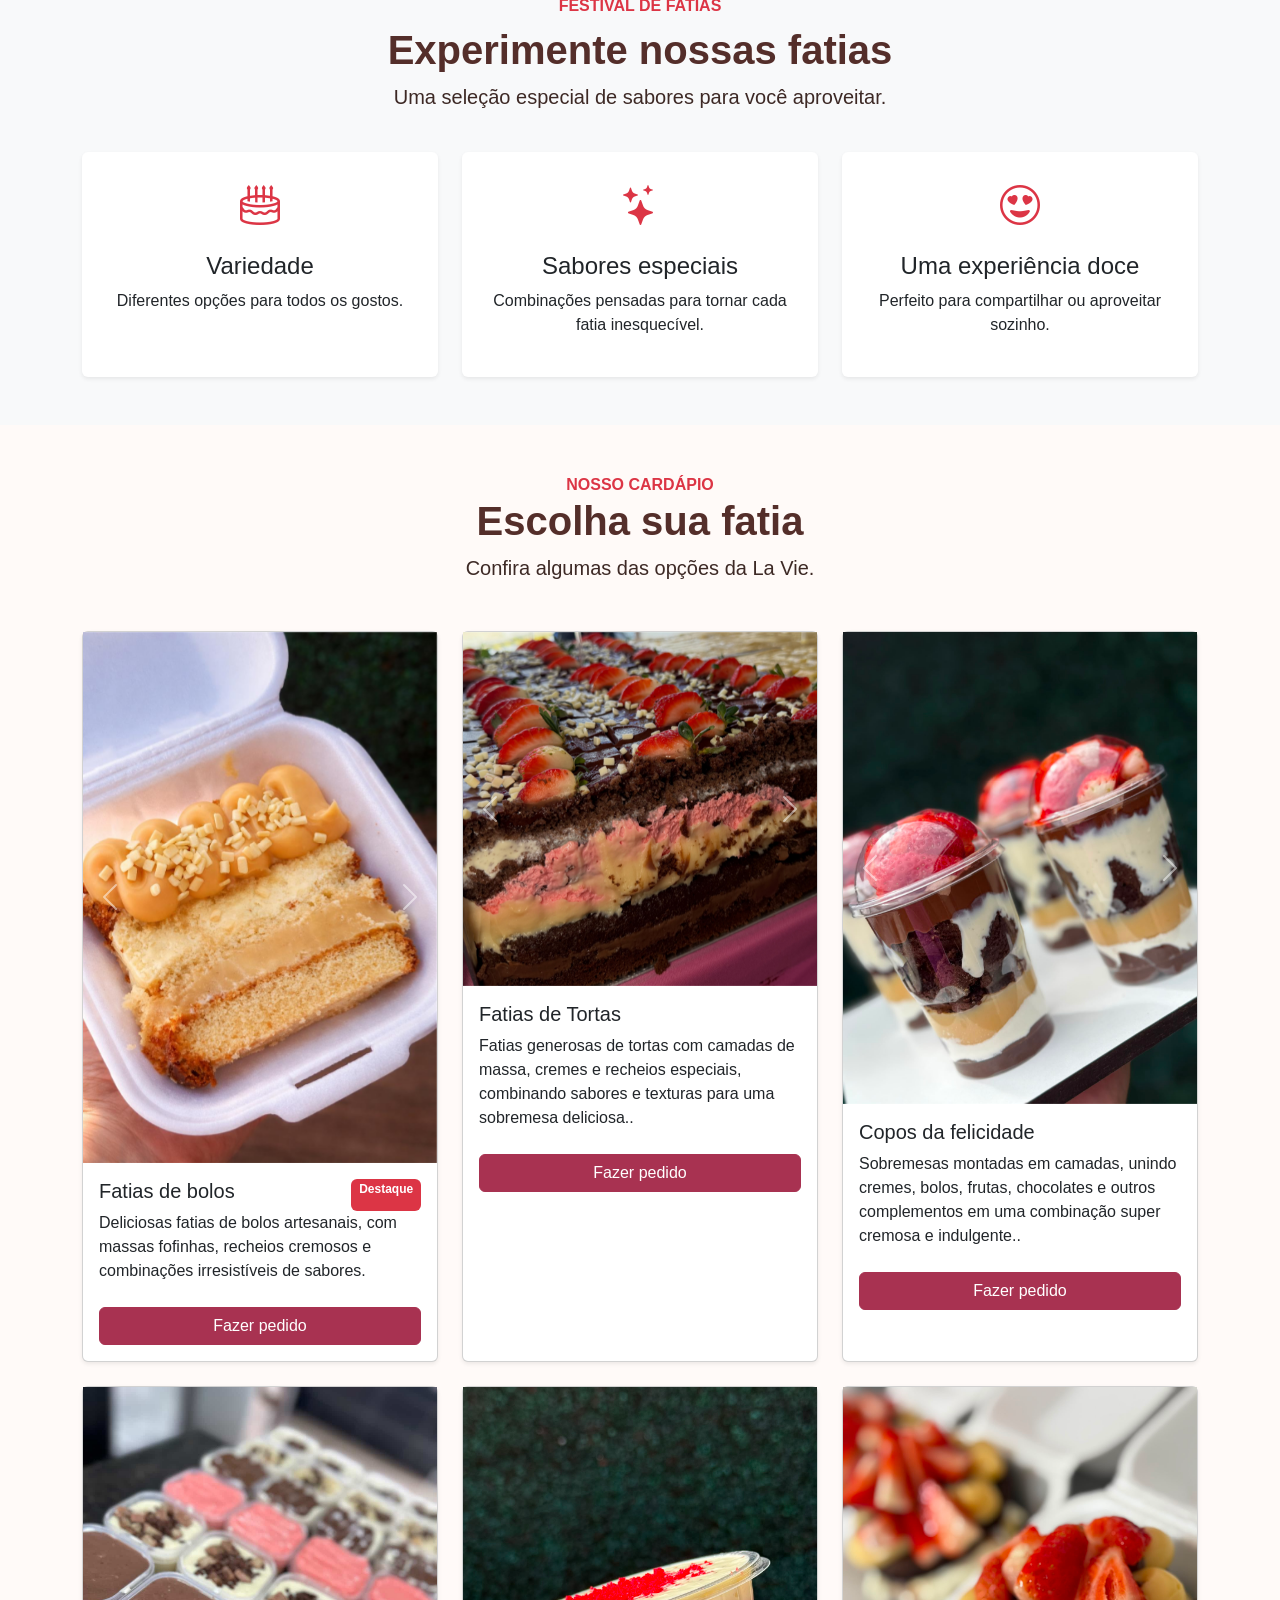
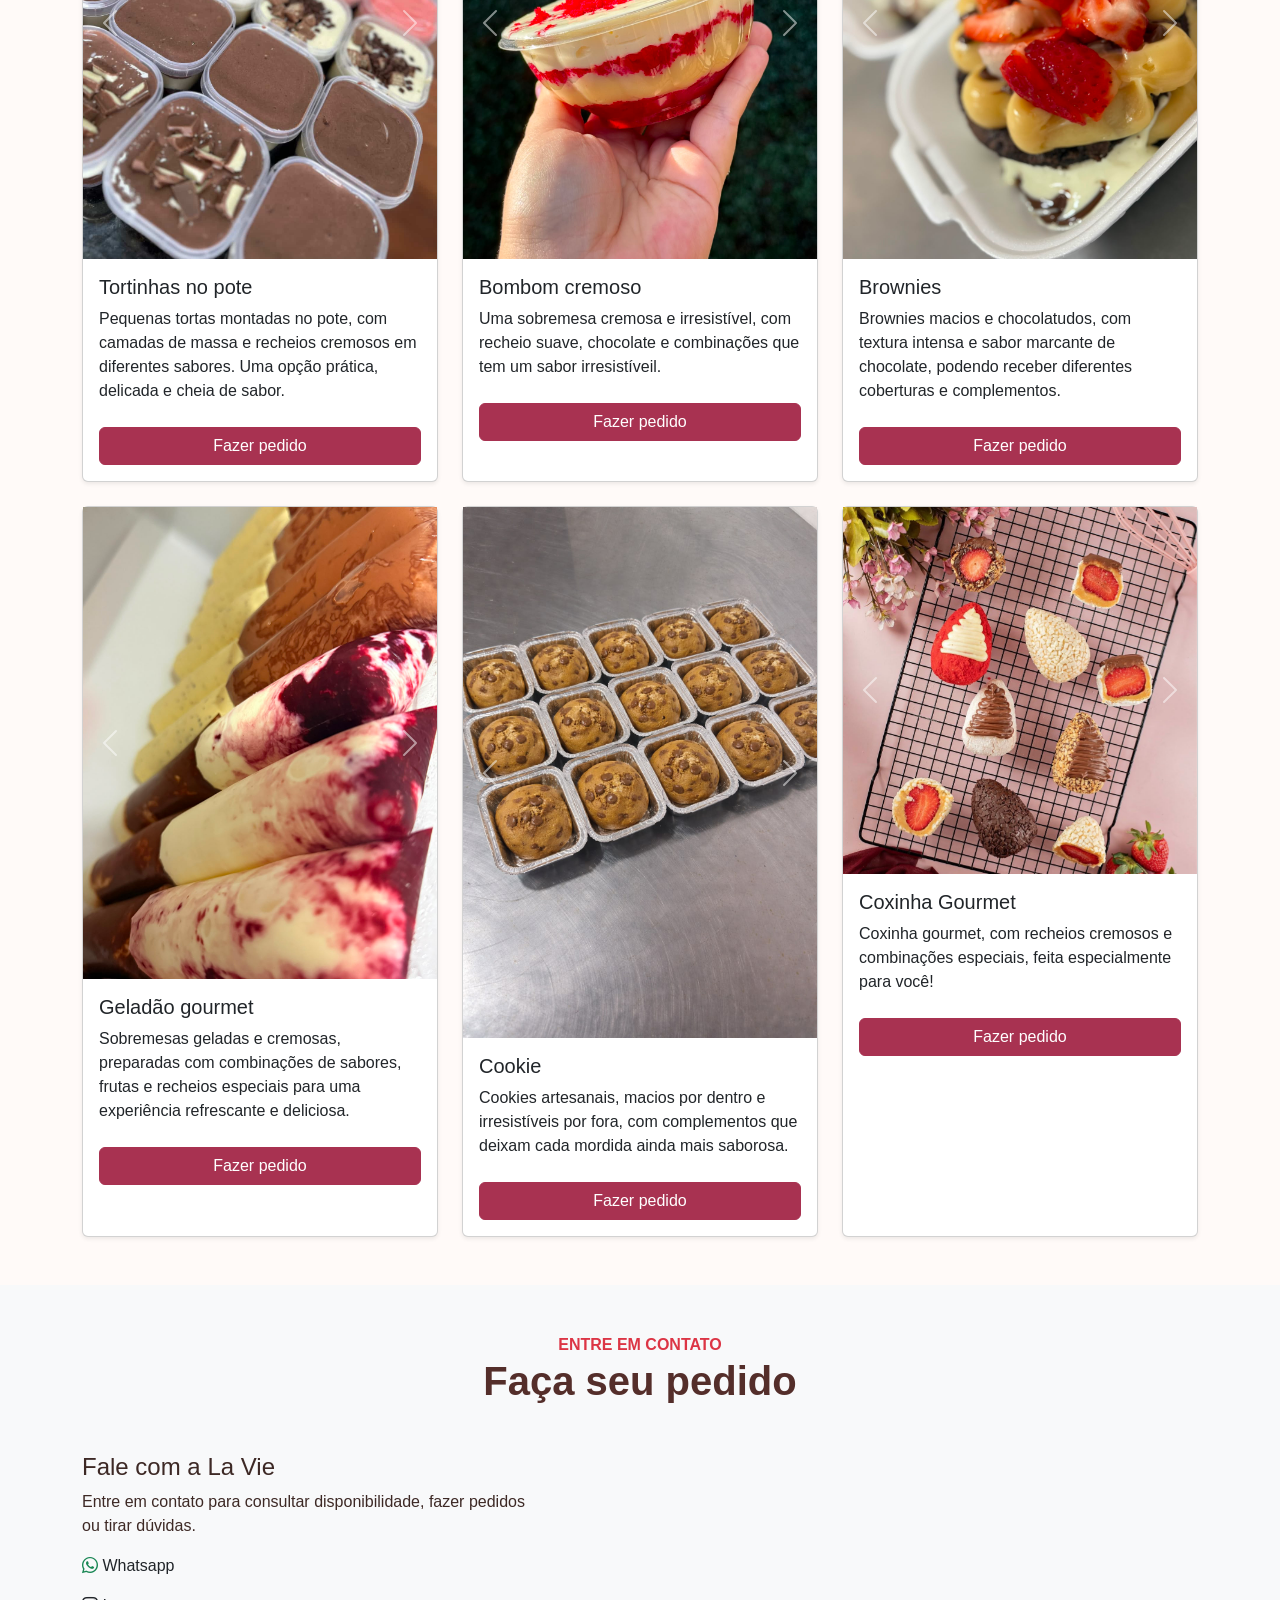
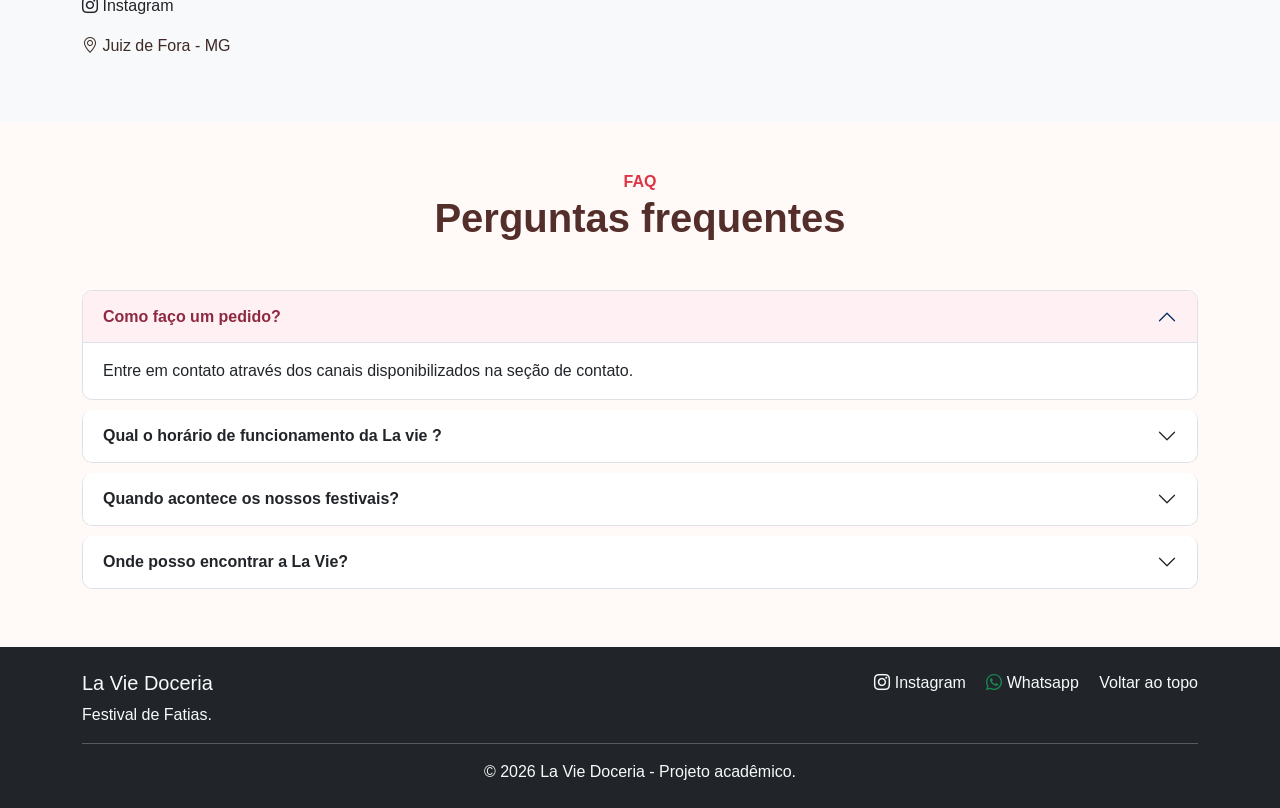
==== commit 89c810b6: "FINAL" ====
--- a/index.html
+++ b/index.html
@@ -54,6 +54,10 @@
 
                     <li class="nav-item">
                         <a class="nav-link" href="#inicio">Início</a>
+                    </li>
+
+                    <li class="nav-item">
+                        <a class="nav-link" href="novo.html">Tabela</a>
                     </li>
 
                     <li class="nav-item">
--- a/assets/css/style.css
+++ b/assets/css/style.css
@@ -100,7 +100,7 @@
 /*BOTÕES */
 
 .btn-danger {
-    background-color: #a83251;1
+    background-color: #a83251;
     border-color: #a83251;
 }
 
@@ -184,3 +184,28 @@
     }
 
 }
+
+.wa-float{
+    position:fixed;bottom:26px;right:26px;z-index:90;
+    display:flex;align-items:center;gap:10px;
+  }
+  .wa-tooltip{
+    background:var(--ink);color:#fff;font-size:12.5px;font-weight:600;
+    padding:9px 14px;border-radius:8px;white-space:nowrap;
+    opacity:0;transform:translateX(6px);transition:opacity .3s var(--ease), transform .3s var(--ease);
+  }
+  .wa-float:hover .wa-tooltip{opacity:1;transform:translateX(0);}
+  .wa-btn{
+    width:58px;height:58px;border-radius:50%;background:#25D366;
+    display:flex;align-items:center;justify-content:center;
+    box-shadow:0 10px 26px -8px rgba(37,211,102,.6);
+    position:relative;
+  }
+  .wa-btn svg{width:28px;height:28px;color:#fff;}
+  .wa-btn::after{
+    content:"";position:absolute;inset:0;border-radius:50%;background:#25D366;
+    animation:pulse 2.6s ease-out infinite;
+  }
+  @keyframes pulse{0%{transform:scale(1);opacity:.55;}100%{transform:scale(1.7);opacity:0;}}
+  @media (prefers-reduced-motion: reduce){.wa-btn::after{animation:none;}}
+  @media (max-width:768px){.wa-tooltip{display:none;}}
